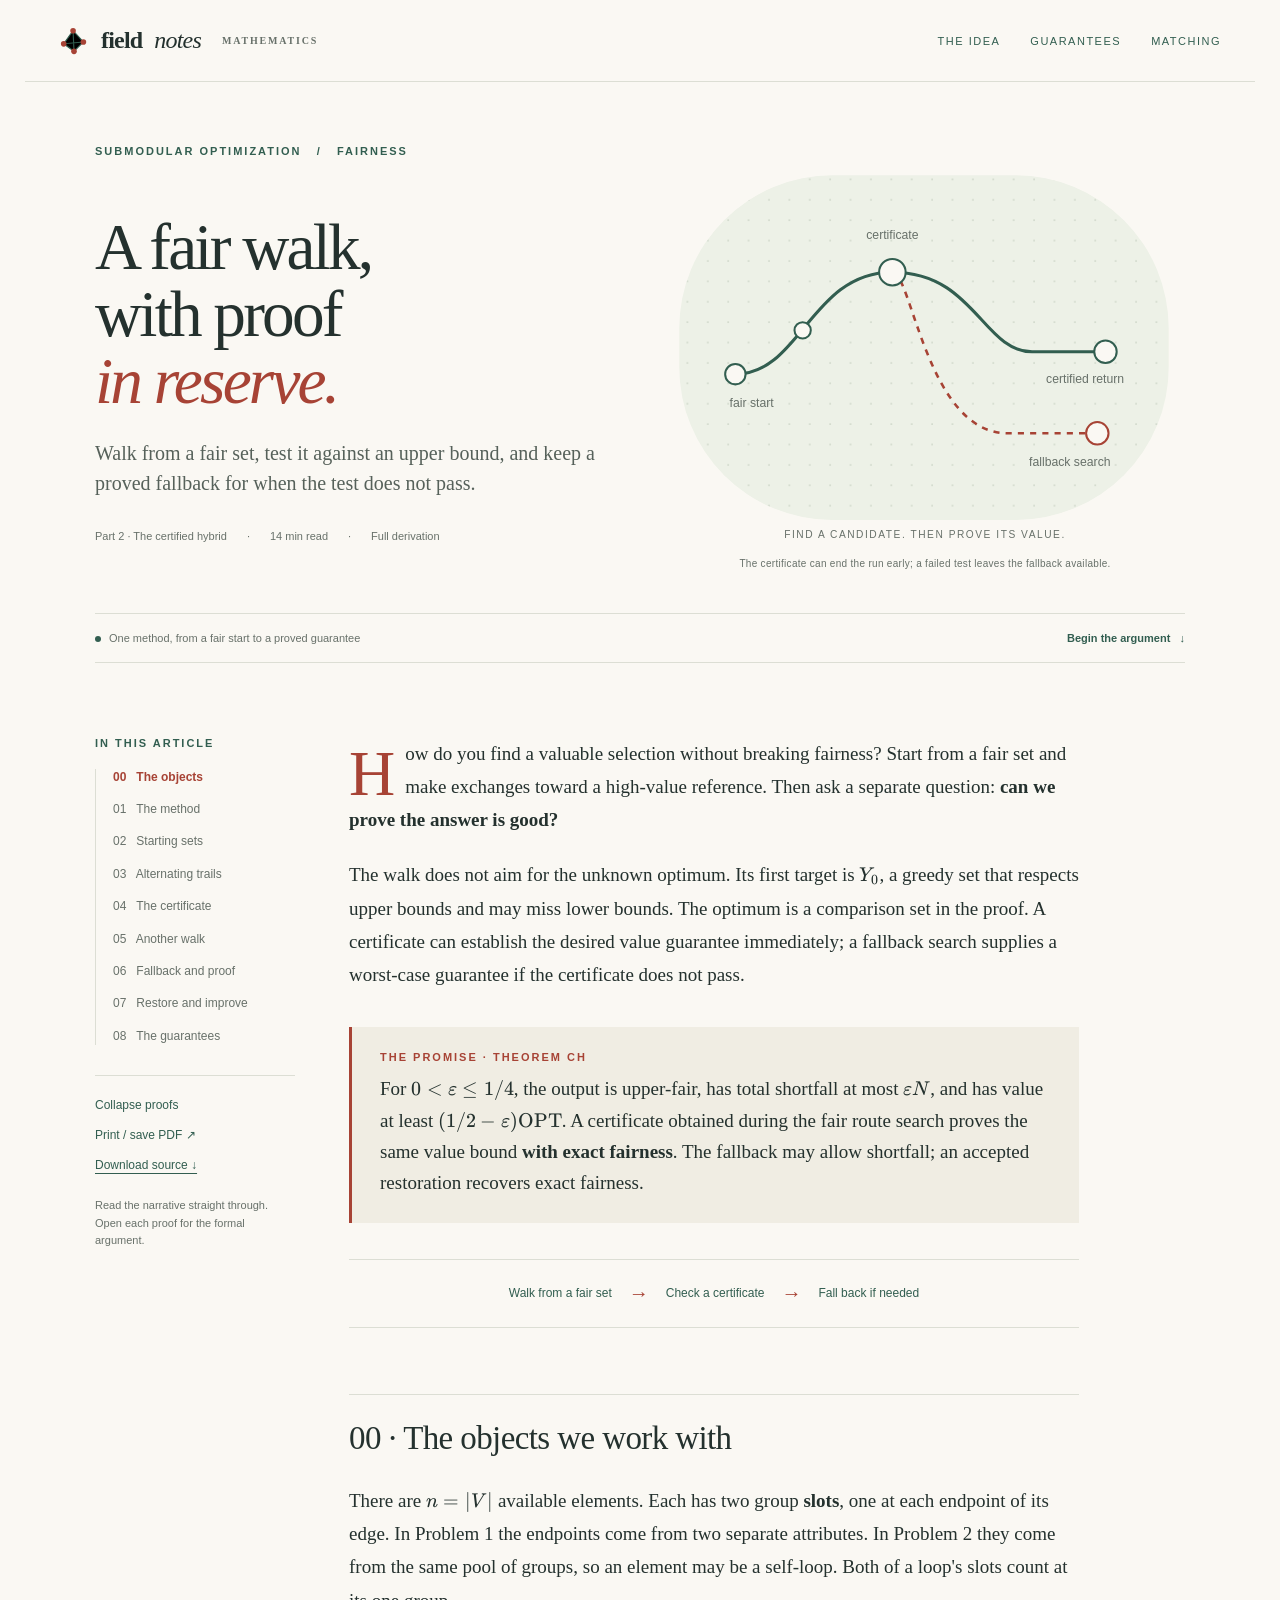
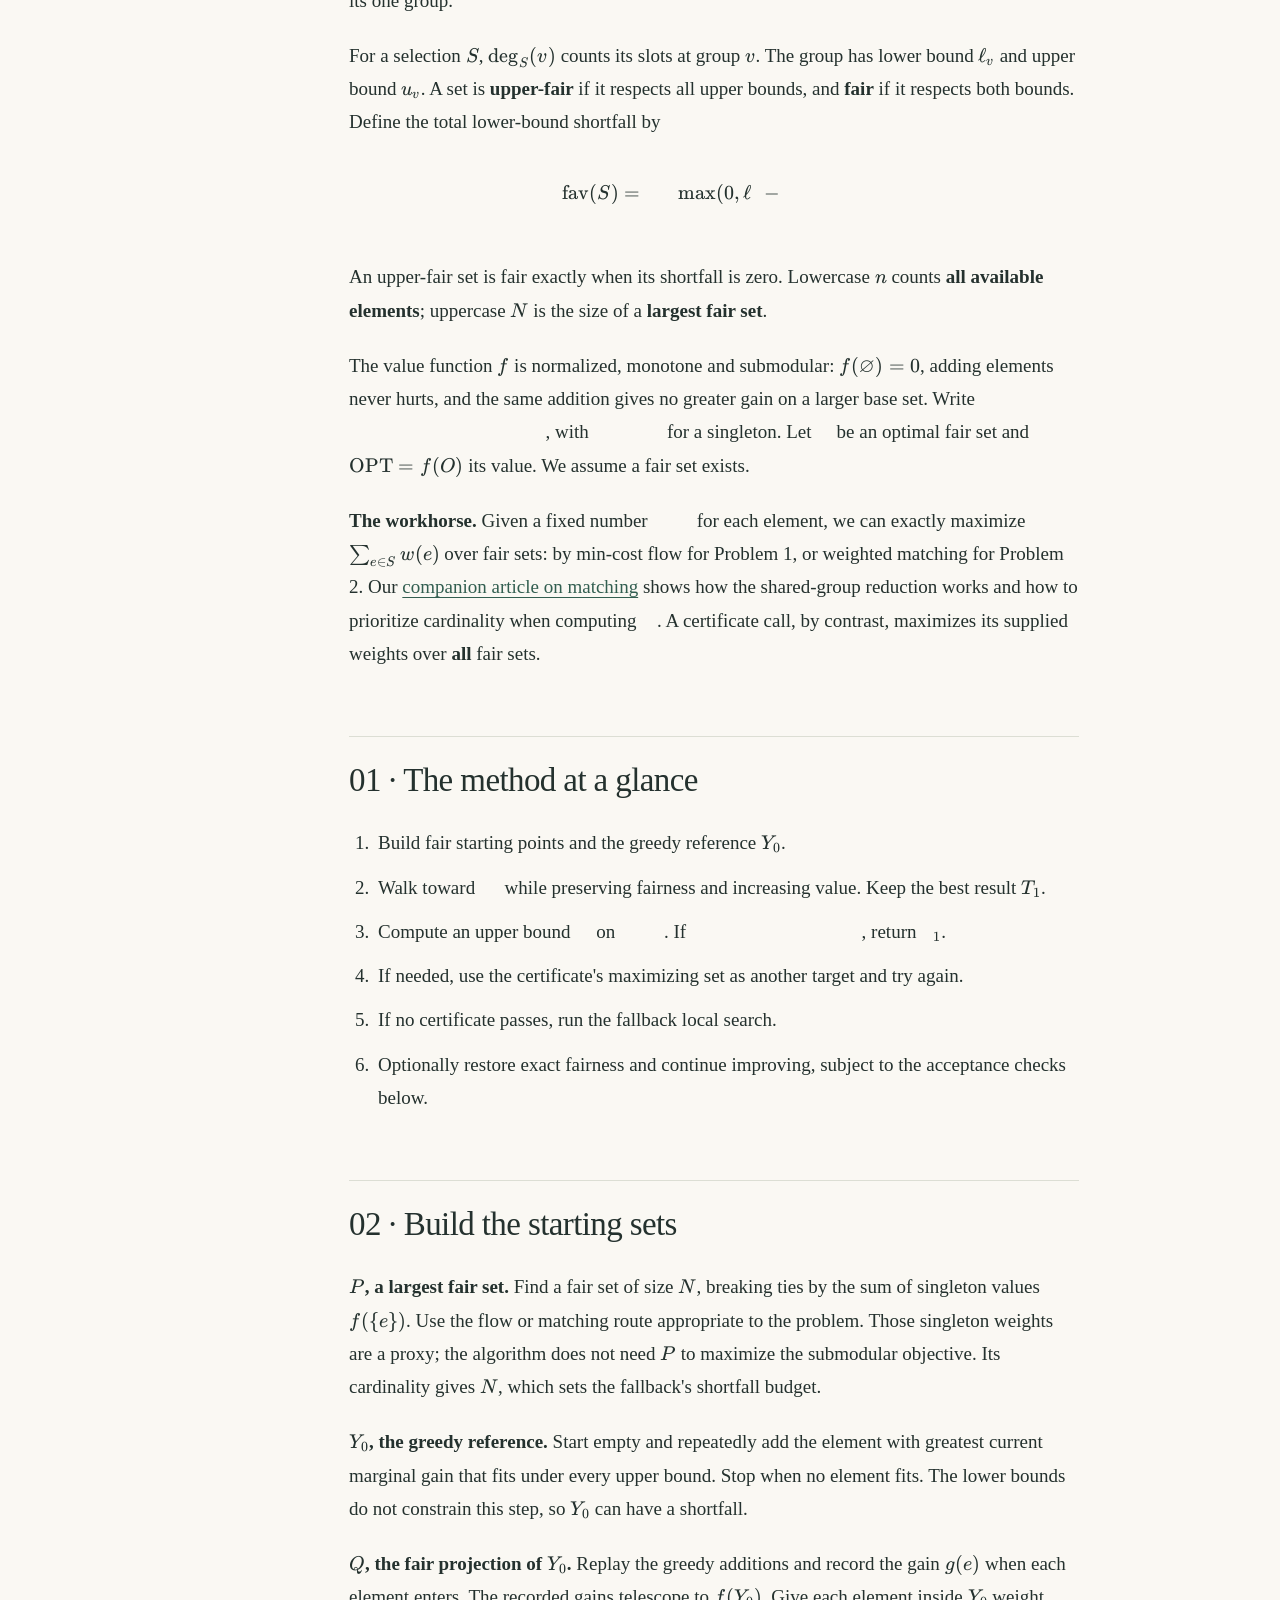
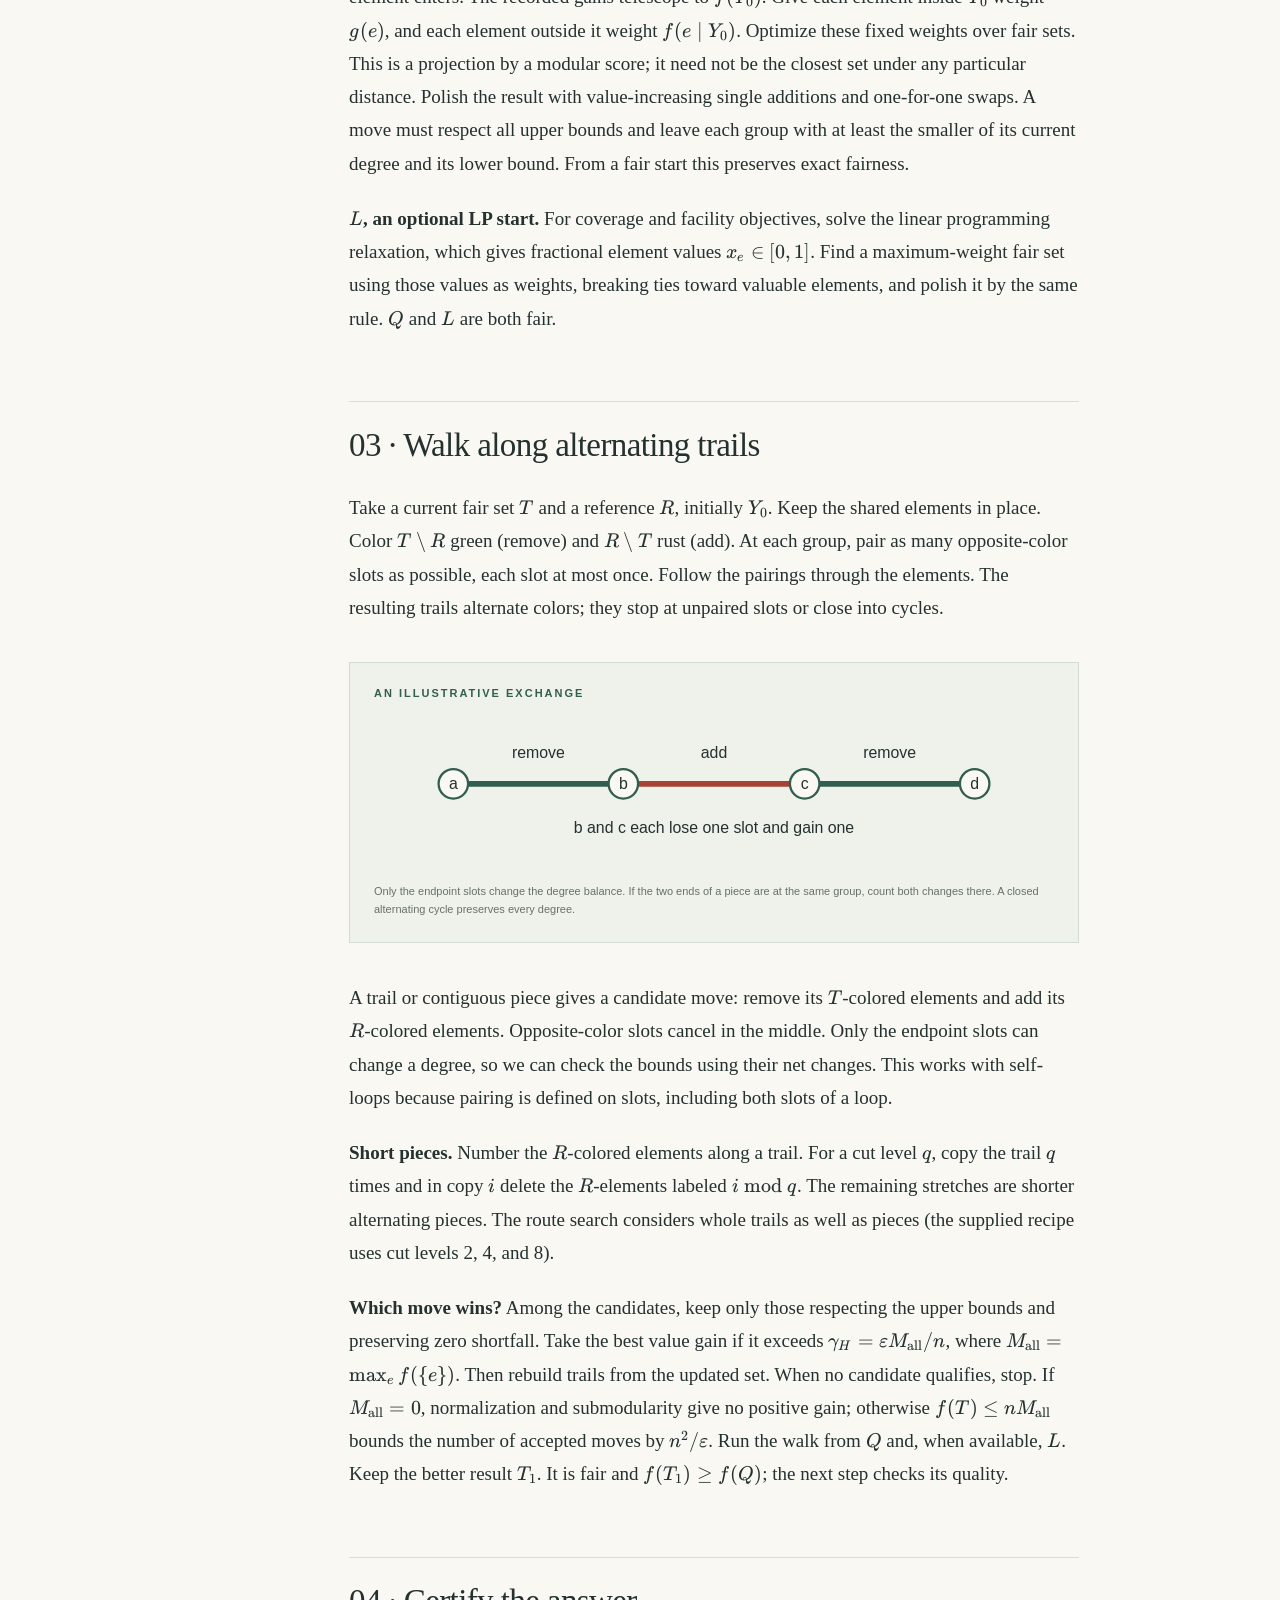
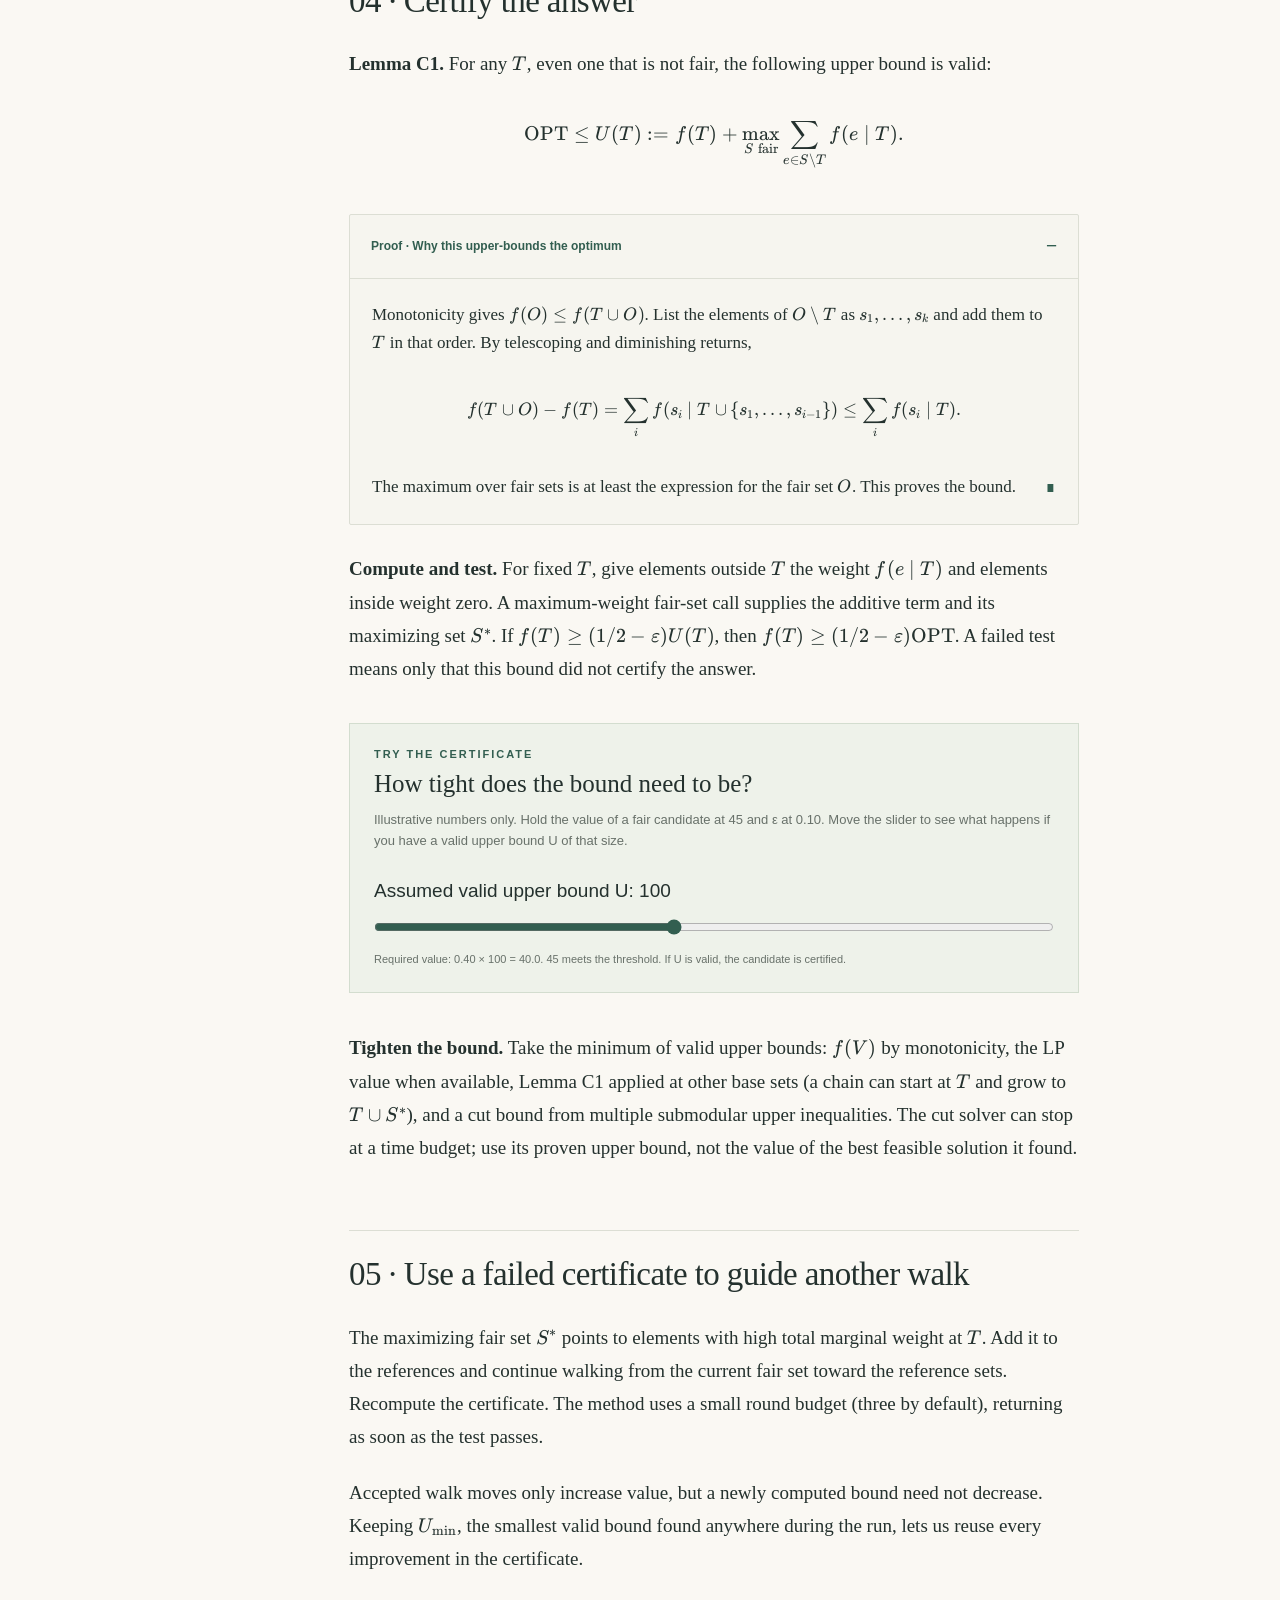
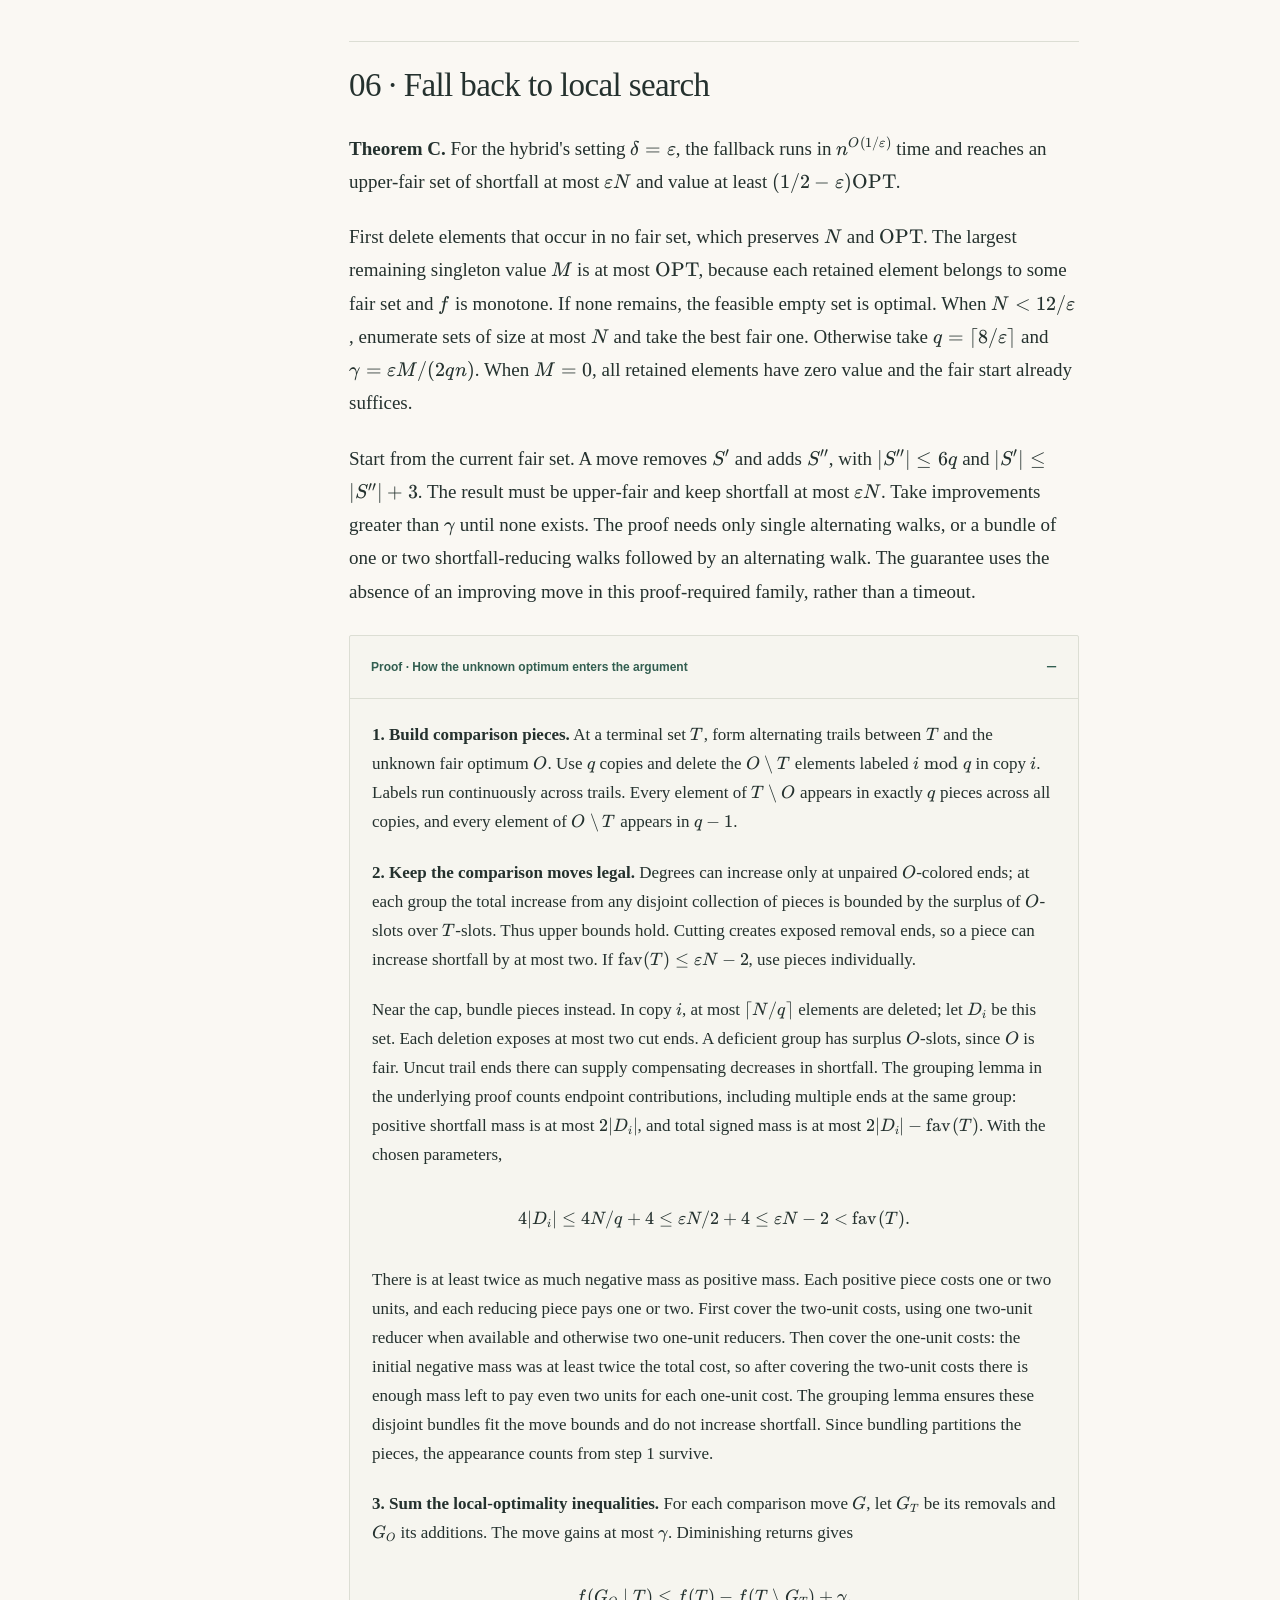
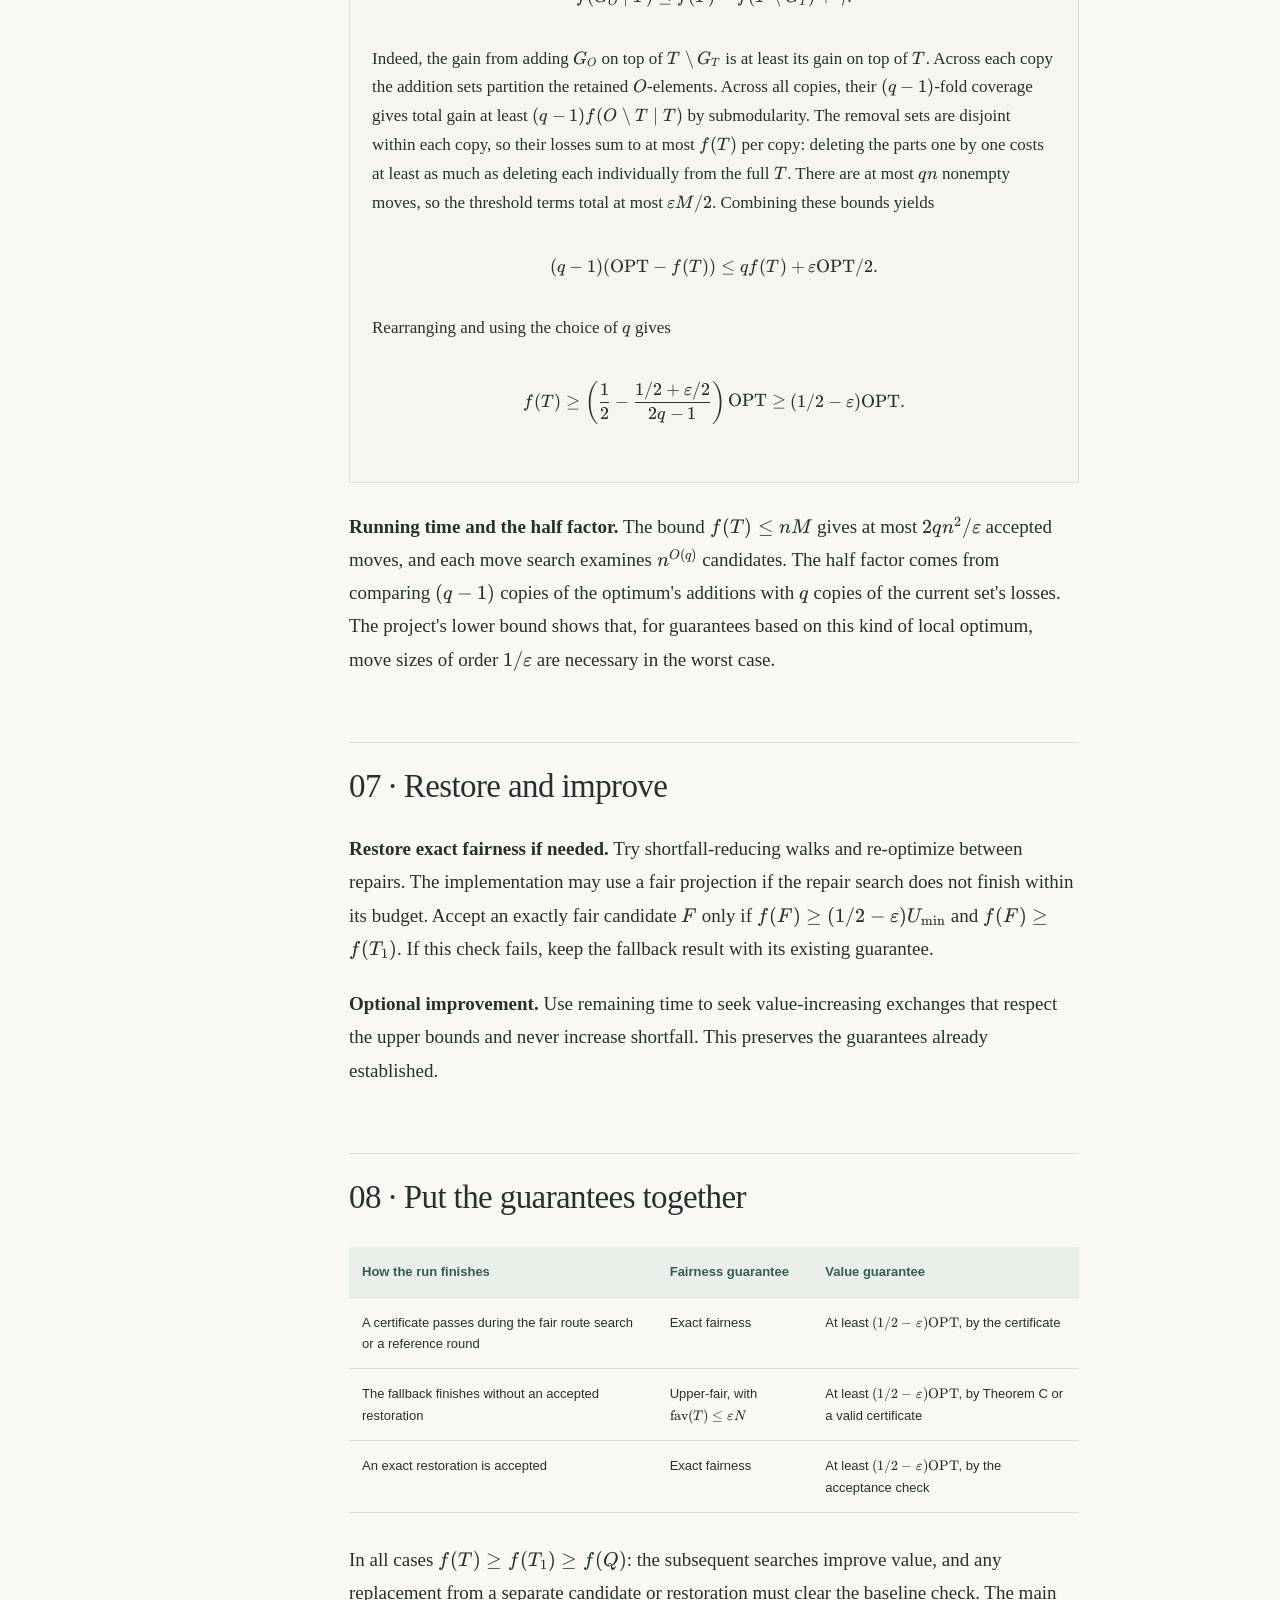
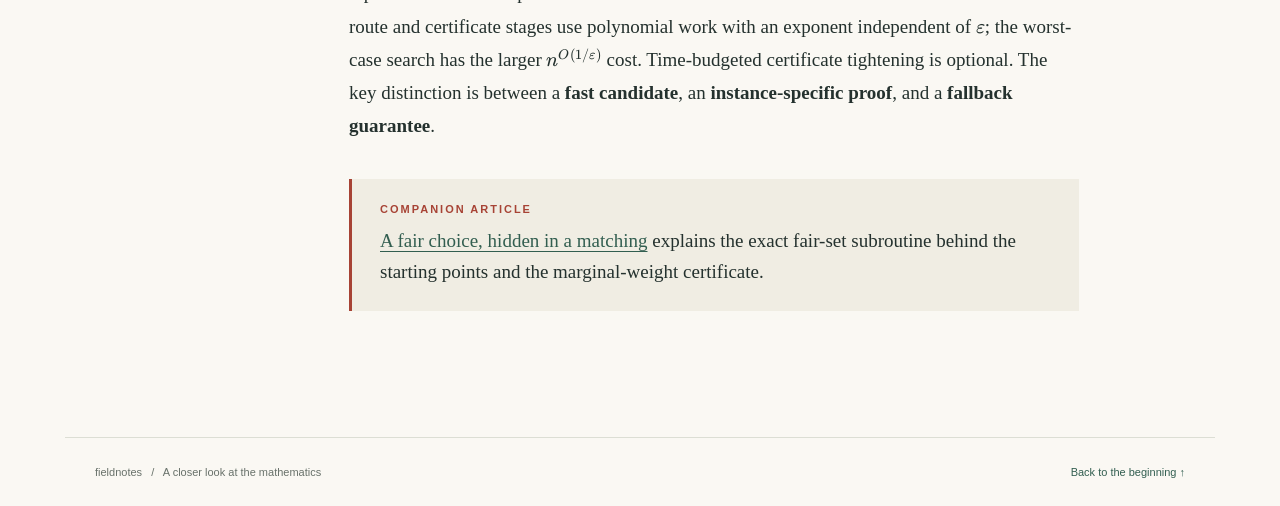
==== blog/certified-hybrid/index.html @ 980ea1f9 "Publish certified hybrid companion article" ====
<!doctype html>
<html lang="en">
<head>
<meta charset="utf-8"><meta name="viewport" content="width=device-width,initial-scale=1">
<meta name="description" content="A worked explanation of certified submodular fair selection: alternating trails, marginal-weight bounds, and a local-search fallback.">
<meta name="theme-color" content="#faf8f3">
<title>A fair walk, with proof in reserve · Fieldnotes</title>
<link rel="icon" href="assets/icon.svg" type="image/svg+xml">
<link rel="stylesheet" href="assets/katex.min.css"><link rel="stylesheet" href="styles.css">
<script defer src="hybrid.js"></script>
</head>
<body id="top">
<a class="skip" href="#article">Skip to article</a><div class="progress" aria-hidden="true"></div>
<header class="masthead">
<a class="brand" href="#top"><svg class="brand-mark" viewBox="0 0 32 32" aria-hidden="true"><g stroke="#325e50" stroke-width="1.2"><path d="M5 19 15 5 26 17 16 27 5 19 26 17M15 5 16 27"/></g><g fill="#a74335"><circle cx="5" cy="19" r="3"/><circle cx="15" cy="5" r="3"/><circle cx="26" cy="17" r="3"/><circle cx="16" cy="27" r="3"/></g></svg>field<em>notes</em><span style="font-size:10px;letter-spacing:1.8px;margin-left:9px;color:#68716a">MATHEMATICS</span></a>
<nav aria-label="Main navigation"><a href="#section-1">The idea</a><a href="#section-8">Guarantees</a><a href="../fair-selection-matching/">Matching</a></nav>
</header>
<section class="hero" aria-labelledby="article-title">
<span class="eyebrow">Submodular optimization &nbsp; / &nbsp; Fairness</span>
<div class="hero-grid">
<div><h1 id="article-title">A fair walk,<br>with proof<br><em>in reserve.</em></h1>
<p class="dek">Walk from a fair set, test it against an upper bound, and keep a proved fallback for when the test does not pass.</p>
<div class="hero-meta"><span>Part 2 · The certified hybrid</span><span>14 min read</span><span>Full derivation</span></div></div>
<figure class="hero-art">
<svg viewBox="0 0 510 385" role="img" aria-label="A fair walk reaches a decision: a passing certificate returns the candidate, otherwise a fallback search supplies the guarantee.">
<defs><pattern id="hybrid-dots" width="20" height="20" patternUnits="userSpaceOnUse"><circle cx="2" cy="2" r=".8" fill="#a9b6a4" opacity=".55"/></pattern></defs>
<rect x="14" y="18" width="480" height="338" rx="150" fill="#edf1e7"/><rect x="14" y="18" width="480" height="338" rx="150" fill="url(#hybrid-dots)"/>
<path d="M69 213 C133 213 143 113 223 113 S312 191 360 191 H432" fill="none" stroke="#325e50" stroke-width="3"/>
<path d="M223 113 C242 113 257 271 336 271 H424" fill="none" stroke="#a74335" stroke-width="2.5" stroke-dasharray="6 6"/>
<g fill="#faf8f3" stroke="#325e50" stroke-width="2"><circle cx="69" cy="213" r="10"/><circle cx="135" cy="170" r="8"/><circle cx="223" cy="113" r="13"/><circle cx="432" cy="191" r="11"/></g>
<circle cx="424" cy="271" r="11" fill="#faf8f3" stroke="#a74335" stroke-width="2"/>
<g class="art-label" text-anchor="middle"><text x="85" y="245">fair start</text><text x="223" y="80">certificate</text><text x="412" y="222">certified return</text><text x="397" y="303">fallback search</text></g>
<text x="255" y="374" text-anchor="middle" class="art-label" style="font-size:10px;letter-spacing:1.5px">FIND A CANDIDATE. THEN PROVE ITS VALUE.</text>
</svg>
<figcaption>The certificate can end the run early; a failed test leaves the fallback available.</figcaption>
</figure>

</div>
<div class="hero-bottom"><span><span class="dot"></span>One method, from a fair start to a proved guarantee</span><a href="#article">Begin the argument &nbsp; ↓</a></div>
</section>
<main class="page">
<aside class="sidebar" aria-label="Article contents"><span class="eyebrow">In this article</span><nav class="toc"><a href="#section-0">00 &nbsp; The objects</a><a href="#section-1">01 &nbsp; The method</a><a href="#section-2">02 &nbsp; Starting sets</a><a href="#section-3">03 &nbsp; Alternating trails</a><a href="#section-4">04 &nbsp; The certificate</a><a href="#section-5">05 &nbsp; Another walk</a><a href="#section-6">06 &nbsp; Fallback and proof</a><a href="#section-7">07 &nbsp; Restore and improve</a><a href="#section-8">08 &nbsp; The guarantees</a></nav><div class="sidebar-actions"><button id="proof-toggle" class="text-button" aria-pressed="true">Collapse proofs</button><button id="print-article" class="text-button">Print / save PDF ↗</button><a href="source.md" download class="text-button">Download source ↓</a></div><small>Read the narrative straight through.<br>Open each proof for the formal argument.</small></aside>
<article id="article"><p>How do you find a valuable selection without breaking fairness? Start from a fair set and make exchanges toward a high-value reference. Then ask a separate question: <strong>can we prove the answer is good?</strong></p>
<p>The walk does not aim for the unknown optimum. Its first target is <span class="katex"><span class="katex-mathml"><math xmlns="http://www.w3.org/1998/Math/MathML"><semantics><mrow><msub><mi>Y</mi><mn>0</mn></msub></mrow><annotation encoding="application/x-tex">Y_0</annotation></semantics></math></span><span class="katex-html" aria-hidden="true"><span class="base"><span class="strut" style="height:0.8333em;vertical-align:-0.15em;"></span><span class="mord"><span class="mord mathnormal" style="margin-right:0.22222em;">Y</span><span class="msupsub"><span class="vlist-t vlist-t2"><span class="vlist-r"><span class="vlist" style="height:0.3011em;"><span style="top:-2.55em;margin-left:-0.2222em;margin-right:0.05em;"><span class="pstrut" style="height:2.7em;"></span><span class="sizing reset-size6 size3 mtight"><span class="mord mtight">0</span></span></span></span><span class="vlist-s">​</span></span><span class="vlist-r"><span class="vlist" style="height:0.15em;"><span></span></span></span></span></span></span></span></span></span>, a greedy set that respects upper bounds and may miss lower bounds. The optimum is a comparison set in the proof. A certificate can establish the desired value guarantee immediately; a fallback search supplies a worst-case guarantee if the certificate does not pass.</p>
<div class="theorem"><span class="eyebrow">The promise · Theorem CH</span>

<p>For <span class="katex"><span class="katex-mathml"><math xmlns="http://www.w3.org/1998/Math/MathML"><semantics><mrow><mn>0</mn><mo>&lt;</mo><mi>ε</mi><mo>≤</mo><mn>1</mn><mi mathvariant="normal">/</mi><mn>4</mn></mrow><annotation encoding="application/x-tex">0&lt;\varepsilon\le 1/4</annotation></semantics></math></span><span class="katex-html" aria-hidden="true"><span class="base"><span class="strut" style="height:0.6835em;vertical-align:-0.0391em;"></span><span class="mord">0</span><span class="mspace" style="margin-right:0.2778em;"></span><span class="mrel">&lt;</span><span class="mspace" style="margin-right:0.2778em;"></span></span><span class="base"><span class="strut" style="height:0.7719em;vertical-align:-0.136em;"></span><span class="mord mathnormal">ε</span><span class="mspace" style="margin-right:0.2778em;"></span><span class="mrel">≤</span><span class="mspace" style="margin-right:0.2778em;"></span></span><span class="base"><span class="strut" style="height:1em;vertical-align:-0.25em;"></span><span class="mord">1/4</span></span></span></span>, the output is upper-fair, has total shortfall at most <span class="katex"><span class="katex-mathml"><math xmlns="http://www.w3.org/1998/Math/MathML"><semantics><mrow><mi>ε</mi><mi>N</mi></mrow><annotation encoding="application/x-tex">\varepsilon N</annotation></semantics></math></span><span class="katex-html" aria-hidden="true"><span class="base"><span class="strut" style="height:0.6833em;"></span><span class="mord mathnormal" style="margin-right:0.10903em;">εN</span></span></span></span>, and has value at least <span class="katex"><span class="katex-mathml"><math xmlns="http://www.w3.org/1998/Math/MathML"><semantics><mrow><mo stretchy="false">(</mo><mn>1</mn><mi mathvariant="normal">/</mi><mn>2</mn><mo>−</mo><mi>ε</mi><mo stretchy="false">)</mo><mrow><mi mathvariant="normal">O</mi><mi mathvariant="normal">P</mi><mi mathvariant="normal">T</mi></mrow></mrow><annotation encoding="application/x-tex">(1/2-\varepsilon)\mathrm{OPT}</annotation></semantics></math></span><span class="katex-html" aria-hidden="true"><span class="base"><span class="strut" style="height:1em;vertical-align:-0.25em;"></span><span class="mopen">(</span><span class="mord">1/2</span><span class="mspace" style="margin-right:0.2222em;"></span><span class="mbin">−</span><span class="mspace" style="margin-right:0.2222em;"></span></span><span class="base"><span class="strut" style="height:1em;vertical-align:-0.25em;"></span><span class="mord mathnormal">ε</span><span class="mclose">)</span><span class="mord"><span class="mord mathrm">OPT</span></span></span></span></span>. A certificate obtained during the fair route search proves the same value bound <strong>with exact fairness</strong>. The fallback may allow shortfall; an accepted restoration recovers exact fairness.</p>
</div>

<div class="route"><span>Walk from a fair set</span><b>→</b><span>Check a certificate</span><b>→</b><span>Fall back if needed</span></div>

<h2 id="section-0">00 · The objects we work with</h2>
<p>There are <span class="katex"><span class="katex-mathml"><math xmlns="http://www.w3.org/1998/Math/MathML"><semantics><mrow><mi>n</mi><mo>=</mo><mi mathvariant="normal">∣</mi><mi>V</mi><mi mathvariant="normal">∣</mi></mrow><annotation encoding="application/x-tex">n=|V|</annotation></semantics></math></span><span class="katex-html" aria-hidden="true"><span class="base"><span class="strut" style="height:0.4306em;"></span><span class="mord mathnormal">n</span><span class="mspace" style="margin-right:0.2778em;"></span><span class="mrel">=</span><span class="mspace" style="margin-right:0.2778em;"></span></span><span class="base"><span class="strut" style="height:1em;vertical-align:-0.25em;"></span><span class="mord">∣</span><span class="mord mathnormal" style="margin-right:0.22222em;">V</span><span class="mord">∣</span></span></span></span> available elements. Each has two group <strong>slots</strong>, one at each endpoint of its edge. In Problem 1 the endpoints come from two separate attributes. In Problem 2 they come from the same pool of groups, so an element may be a self-loop. Both of a loop&#39;s slots count at its one group.</p>
<p>For a selection <span class="katex"><span class="katex-mathml"><math xmlns="http://www.w3.org/1998/Math/MathML"><semantics><mrow><mi>S</mi></mrow><annotation encoding="application/x-tex">S</annotation></semantics></math></span><span class="katex-html" aria-hidden="true"><span class="base"><span class="strut" style="height:0.6833em;"></span><span class="mord mathnormal" style="margin-right:0.05764em;">S</span></span></span></span>, <span class="katex"><span class="katex-mathml"><math xmlns="http://www.w3.org/1998/Math/MathML"><semantics><mrow><msub><mrow><mi>deg</mi><mo>⁡</mo></mrow><mi>S</mi></msub><mo stretchy="false">(</mo><mi>v</mi><mo stretchy="false">)</mo></mrow><annotation encoding="application/x-tex">\deg_S(v)</annotation></semantics></math></span><span class="katex-html" aria-hidden="true"><span class="base"><span class="strut" style="height:1em;vertical-align:-0.25em;"></span><span class="mop"><span class="mop">de<span style="margin-right:0.01389em;">g</span></span><span class="msupsub"><span class="vlist-t vlist-t2"><span class="vlist-r"><span class="vlist" style="height:0.2342em;"><span style="top:-2.4559em;margin-right:0.05em;"><span class="pstrut" style="height:2.7em;"></span><span class="sizing reset-size6 size3 mtight"><span class="mord mathnormal mtight" style="margin-right:0.05764em;">S</span></span></span></span><span class="vlist-s">​</span></span><span class="vlist-r"><span class="vlist" style="height:0.2441em;"><span></span></span></span></span></span></span><span class="mopen">(</span><span class="mord mathnormal" style="margin-right:0.03588em;">v</span><span class="mclose">)</span></span></span></span> counts its slots at group <span class="katex"><span class="katex-mathml"><math xmlns="http://www.w3.org/1998/Math/MathML"><semantics><mrow><mi>v</mi></mrow><annotation encoding="application/x-tex">v</annotation></semantics></math></span><span class="katex-html" aria-hidden="true"><span class="base"><span class="strut" style="height:0.4306em;"></span><span class="mord mathnormal" style="margin-right:0.03588em;">v</span></span></span></span>. The group has lower bound <span class="katex"><span class="katex-mathml"><math xmlns="http://www.w3.org/1998/Math/MathML"><semantics><mrow><msub><mi mathvariant="normal">ℓ</mi><mi>v</mi></msub></mrow><annotation encoding="application/x-tex">\ell_v</annotation></semantics></math></span><span class="katex-html" aria-hidden="true"><span class="base"><span class="strut" style="height:0.8444em;vertical-align:-0.15em;"></span><span class="mord"><span class="mord">ℓ</span><span class="msupsub"><span class="vlist-t vlist-t2"><span class="vlist-r"><span class="vlist" style="height:0.1514em;"><span style="top:-2.55em;margin-left:0em;margin-right:0.05em;"><span class="pstrut" style="height:2.7em;"></span><span class="sizing reset-size6 size3 mtight"><span class="mord mathnormal mtight" style="margin-right:0.03588em;">v</span></span></span></span><span class="vlist-s">​</span></span><span class="vlist-r"><span class="vlist" style="height:0.15em;"><span></span></span></span></span></span></span></span></span></span> and upper bound <span class="katex"><span class="katex-mathml"><math xmlns="http://www.w3.org/1998/Math/MathML"><semantics><mrow><msub><mi>u</mi><mi>v</mi></msub></mrow><annotation encoding="application/x-tex">u_v</annotation></semantics></math></span><span class="katex-html" aria-hidden="true"><span class="base"><span class="strut" style="height:0.5806em;vertical-align:-0.15em;"></span><span class="mord"><span class="mord mathnormal">u</span><span class="msupsub"><span class="vlist-t vlist-t2"><span class="vlist-r"><span class="vlist" style="height:0.1514em;"><span style="top:-2.55em;margin-left:0em;margin-right:0.05em;"><span class="pstrut" style="height:2.7em;"></span><span class="sizing reset-size6 size3 mtight"><span class="mord mathnormal mtight" style="margin-right:0.03588em;">v</span></span></span></span><span class="vlist-s">​</span></span><span class="vlist-r"><span class="vlist" style="height:0.15em;"><span></span></span></span></span></span></span></span></span></span>. A set is <strong>upper-fair</strong> if it respects all upper bounds, and <strong>fair</strong> if it respects both bounds. Define the total lower-bound shortfall by</p>
<div class="math-display"><span class="katex-display"><span class="katex"><span class="katex-mathml"><math xmlns="http://www.w3.org/1998/Math/MathML" display="block"><semantics><mrow><mi mathvariant="normal">fav</mi><mo>⁡</mo><mo stretchy="false">(</mo><mi>S</mi><mo stretchy="false">)</mo><mo>=</mo><munder><mo>∑</mo><mi>v</mi></munder><mi>max</mi><mo>⁡</mo><mo stretchy="false">(</mo><mn>0</mn><mo separator="true">,</mo><msub><mi mathvariant="normal">ℓ</mi><mi>v</mi></msub><mo>−</mo><msub><mrow><mi>deg</mi><mo>⁡</mo></mrow><mi>S</mi></msub><mo stretchy="false">(</mo><mi>v</mi><mo stretchy="false">)</mo><mo stretchy="false">)</mo><mi mathvariant="normal">.</mi></mrow><annotation encoding="application/x-tex">\operatorname{fav}(S)=\sum_v\max(0,\ell_v-\deg_S(v)).</annotation></semantics></math></span><span class="katex-html" aria-hidden="true"><span class="base"><span class="strut" style="height:1em;vertical-align:-0.25em;"></span><span class="mop"><span class="mord mathrm" style="margin-right:0.01389em;">fav</span></span><span class="mopen">(</span><span class="mord mathnormal" style="margin-right:0.05764em;">S</span><span class="mclose">)</span><span class="mspace" style="margin-right:0.2778em;"></span><span class="mrel">=</span><span class="mspace" style="margin-right:0.2778em;"></span></span><span class="base"><span class="strut" style="height:2.3em;vertical-align:-1.25em;"></span><span class="mop op-limits"><span class="vlist-t vlist-t2"><span class="vlist-r"><span class="vlist" style="height:1.05em;"><span style="top:-1.9em;margin-left:0em;"><span class="pstrut" style="height:3.05em;"></span><span class="sizing reset-size6 size3 mtight"><span class="mord mathnormal mtight" style="margin-right:0.03588em;">v</span></span></span><span style="top:-3.05em;"><span class="pstrut" style="height:3.05em;"></span><span><span class="mop op-symbol large-op">∑</span></span></span></span><span class="vlist-s">​</span></span><span class="vlist-r"><span class="vlist" style="height:1.25em;"><span></span></span></span></span></span><span class="mspace" style="margin-right:0.1667em;"></span><span class="mop">max</span><span class="mopen">(</span><span class="mord">0</span><span class="mpunct">,</span><span class="mspace" style="margin-right:0.1667em;"></span><span class="mord"><span class="mord">ℓ</span><span class="msupsub"><span class="vlist-t vlist-t2"><span class="vlist-r"><span class="vlist" style="height:0.1514em;"><span style="top:-2.55em;margin-left:0em;margin-right:0.05em;"><span class="pstrut" style="height:2.7em;"></span><span class="sizing reset-size6 size3 mtight"><span class="mord mathnormal mtight" style="margin-right:0.03588em;">v</span></span></span></span><span class="vlist-s">​</span></span><span class="vlist-r"><span class="vlist" style="height:0.15em;"><span></span></span></span></span></span></span><span class="mspace" style="margin-right:0.2222em;"></span><span class="mbin">−</span><span class="mspace" style="margin-right:0.2222em;"></span></span><span class="base"><span class="strut" style="height:1em;vertical-align:-0.25em;"></span><span class="mop"><span class="mop">de<span style="margin-right:0.01389em;">g</span></span><span class="msupsub"><span class="vlist-t vlist-t2"><span class="vlist-r"><span class="vlist" style="height:0.2342em;"><span style="top:-2.4559em;margin-right:0.05em;"><span class="pstrut" style="height:2.7em;"></span><span class="sizing reset-size6 size3 mtight"><span class="mord mathnormal mtight" style="margin-right:0.05764em;">S</span></span></span></span><span class="vlist-s">​</span></span><span class="vlist-r"><span class="vlist" style="height:0.2441em;"><span></span></span></span></span></span></span><span class="mopen">(</span><span class="mord mathnormal" style="margin-right:0.03588em;">v</span><span class="mclose">))</span><span class="mord">.</span></span></span></span></span></div>
<p>An upper-fair set is fair exactly when its shortfall is zero. Lowercase <span class="katex"><span class="katex-mathml"><math xmlns="http://www.w3.org/1998/Math/MathML"><semantics><mrow><mi>n</mi></mrow><annotation encoding="application/x-tex">n</annotation></semantics></math></span><span class="katex-html" aria-hidden="true"><span class="base"><span class="strut" style="height:0.4306em;"></span><span class="mord mathnormal">n</span></span></span></span> counts <strong>all available elements</strong>; uppercase <span class="katex"><span class="katex-mathml"><math xmlns="http://www.w3.org/1998/Math/MathML"><semantics><mrow><mi>N</mi></mrow><annotation encoding="application/x-tex">N</annotation></semantics></math></span><span class="katex-html" aria-hidden="true"><span class="base"><span class="strut" style="height:0.6833em;"></span><span class="mord mathnormal" style="margin-right:0.10903em;">N</span></span></span></span> is the size of a <strong>largest fair set</strong>.</p>
<p>The value function <span class="katex"><span class="katex-mathml"><math xmlns="http://www.w3.org/1998/Math/MathML"><semantics><mrow><mi>f</mi></mrow><annotation encoding="application/x-tex">f</annotation></semantics></math></span><span class="katex-html" aria-hidden="true"><span class="base"><span class="strut" style="height:0.8889em;vertical-align:-0.1944em;"></span><span class="mord mathnormal" style="margin-right:0.10764em;">f</span></span></span></span> is normalized, monotone and submodular: <span class="katex"><span class="katex-mathml"><math xmlns="http://www.w3.org/1998/Math/MathML"><semantics><mrow><mi>f</mi><mo stretchy="false">(</mo><mi mathvariant="normal">∅</mi><mo stretchy="false">)</mo><mo>=</mo><mn>0</mn></mrow><annotation encoding="application/x-tex">f(\varnothing)=0</annotation></semantics></math></span><span class="katex-html" aria-hidden="true"><span class="base"><span class="strut" style="height:1em;vertical-align:-0.25em;"></span><span class="mord mathnormal" style="margin-right:0.10764em;">f</span><span class="mopen">(</span><span class="mord amsrm">∅</span><span class="mclose">)</span><span class="mspace" style="margin-right:0.2778em;"></span><span class="mrel">=</span><span class="mspace" style="margin-right:0.2778em;"></span></span><span class="base"><span class="strut" style="height:0.6444em;"></span><span class="mord">0</span></span></span></span>, adding elements never hurts, and the same addition gives no greater gain on a larger base set. Write <span class="katex"><span class="katex-mathml"><math xmlns="http://www.w3.org/1998/Math/MathML"><semantics><mrow><mi>f</mi><mo stretchy="false">(</mo><mi>A</mi><mo>∣</mo><mi>T</mi><mo stretchy="false">)</mo><mo>=</mo><mi>f</mi><mo stretchy="false">(</mo><mi>T</mi><mo>∪</mo><mi>A</mi><mo stretchy="false">)</mo><mo>−</mo><mi>f</mi><mo stretchy="false">(</mo><mi>T</mi><mo stretchy="false">)</mo></mrow><annotation encoding="application/x-tex">f(A\mid T)=f(T\cup A)-f(T)</annotation></semantics></math></span><span class="katex-html" aria-hidden="true"><span class="base"><span class="strut" style="height:1em;vertical-align:-0.25em;"></span><span class="mord mathnormal" style="margin-right:0.10764em;">f</span><span class="mopen">(</span><span class="mord mathnormal">A</span><span class="mspace" style="margin-right:0.2778em;"></span><span class="mrel">∣</span><span class="mspace" style="margin-right:0.2778em;"></span></span><span class="base"><span class="strut" style="height:1em;vertical-align:-0.25em;"></span><span class="mord mathnormal" style="margin-right:0.13889em;">T</span><span class="mclose">)</span><span class="mspace" style="margin-right:0.2778em;"></span><span class="mrel">=</span><span class="mspace" style="margin-right:0.2778em;"></span></span><span class="base"><span class="strut" style="height:1em;vertical-align:-0.25em;"></span><span class="mord mathnormal" style="margin-right:0.10764em;">f</span><span class="mopen">(</span><span class="mord mathnormal" style="margin-right:0.13889em;">T</span><span class="mspace" style="margin-right:0.2222em;"></span><span class="mbin">∪</span><span class="mspace" style="margin-right:0.2222em;"></span></span><span class="base"><span class="strut" style="height:1em;vertical-align:-0.25em;"></span><span class="mord mathnormal">A</span><span class="mclose">)</span><span class="mspace" style="margin-right:0.2222em;"></span><span class="mbin">−</span><span class="mspace" style="margin-right:0.2222em;"></span></span><span class="base"><span class="strut" style="height:1em;vertical-align:-0.25em;"></span><span class="mord mathnormal" style="margin-right:0.10764em;">f</span><span class="mopen">(</span><span class="mord mathnormal" style="margin-right:0.13889em;">T</span><span class="mclose">)</span></span></span></span>, with <span class="katex"><span class="katex-mathml"><math xmlns="http://www.w3.org/1998/Math/MathML"><semantics><mrow><mi>f</mi><mo stretchy="false">(</mo><mi>e</mi><mo>∣</mo><mi>T</mi><mo stretchy="false">)</mo></mrow><annotation encoding="application/x-tex">f(e\mid T)</annotation></semantics></math></span><span class="katex-html" aria-hidden="true"><span class="base"><span class="strut" style="height:1em;vertical-align:-0.25em;"></span><span class="mord mathnormal" style="margin-right:0.10764em;">f</span><span class="mopen">(</span><span class="mord mathnormal">e</span><span class="mspace" style="margin-right:0.2778em;"></span><span class="mrel">∣</span><span class="mspace" style="margin-right:0.2778em;"></span></span><span class="base"><span class="strut" style="height:1em;vertical-align:-0.25em;"></span><span class="mord mathnormal" style="margin-right:0.13889em;">T</span><span class="mclose">)</span></span></span></span> for a singleton. Let <span class="katex"><span class="katex-mathml"><math xmlns="http://www.w3.org/1998/Math/MathML"><semantics><mrow><mi>O</mi></mrow><annotation encoding="application/x-tex">O</annotation></semantics></math></span><span class="katex-html" aria-hidden="true"><span class="base"><span class="strut" style="height:0.6833em;"></span><span class="mord mathnormal" style="margin-right:0.02778em;">O</span></span></span></span> be an optimal fair set and <span class="katex"><span class="katex-mathml"><math xmlns="http://www.w3.org/1998/Math/MathML"><semantics><mrow><mrow><mi mathvariant="normal">O</mi><mi mathvariant="normal">P</mi><mi mathvariant="normal">T</mi></mrow><mo>=</mo><mi>f</mi><mo stretchy="false">(</mo><mi>O</mi><mo stretchy="false">)</mo></mrow><annotation encoding="application/x-tex">\mathrm{OPT}=f(O)</annotation></semantics></math></span><span class="katex-html" aria-hidden="true"><span class="base"><span class="strut" style="height:0.6833em;"></span><span class="mord"><span class="mord mathrm">OPT</span></span><span class="mspace" style="margin-right:0.2778em;"></span><span class="mrel">=</span><span class="mspace" style="margin-right:0.2778em;"></span></span><span class="base"><span class="strut" style="height:1em;vertical-align:-0.25em;"></span><span class="mord mathnormal" style="margin-right:0.10764em;">f</span><span class="mopen">(</span><span class="mord mathnormal" style="margin-right:0.02778em;">O</span><span class="mclose">)</span></span></span></span> its value. We assume a fair set exists.</p>
<p><strong>The workhorse.</strong> Given a fixed number <span class="katex"><span class="katex-mathml"><math xmlns="http://www.w3.org/1998/Math/MathML"><semantics><mrow><mi>w</mi><mo stretchy="false">(</mo><mi>e</mi><mo stretchy="false">)</mo></mrow><annotation encoding="application/x-tex">w(e)</annotation></semantics></math></span><span class="katex-html" aria-hidden="true"><span class="base"><span class="strut" style="height:1em;vertical-align:-0.25em;"></span><span class="mord mathnormal" style="margin-right:0.02691em;">w</span><span class="mopen">(</span><span class="mord mathnormal">e</span><span class="mclose">)</span></span></span></span> for each element, we can exactly maximize <span class="katex"><span class="katex-mathml"><math xmlns="http://www.w3.org/1998/Math/MathML"><semantics><mrow><msub><mo>∑</mo><mrow><mi>e</mi><mo>∈</mo><mi>S</mi></mrow></msub><mi>w</mi><mo stretchy="false">(</mo><mi>e</mi><mo stretchy="false">)</mo></mrow><annotation encoding="application/x-tex">\sum_{e\in S}w(e)</annotation></semantics></math></span><span class="katex-html" aria-hidden="true"><span class="base"><span class="strut" style="height:1.0771em;vertical-align:-0.3271em;"></span><span class="mop"><span class="mop op-symbol small-op" style="position:relative;top:0em;">∑</span><span class="msupsub"><span class="vlist-t vlist-t2"><span class="vlist-r"><span class="vlist" style="height:0.1786em;"><span style="top:-2.4003em;margin-left:0em;margin-right:0.05em;"><span class="pstrut" style="height:2.7em;"></span><span class="sizing reset-size6 size3 mtight"><span class="mord mtight"><span class="mord mathnormal mtight">e</span><span class="mrel mtight">∈</span><span class="mord mathnormal mtight" style="margin-right:0.05764em;">S</span></span></span></span></span><span class="vlist-s">​</span></span><span class="vlist-r"><span class="vlist" style="height:0.3271em;"><span></span></span></span></span></span></span><span class="mspace" style="margin-right:0.1667em;"></span><span class="mord mathnormal" style="margin-right:0.02691em;">w</span><span class="mopen">(</span><span class="mord mathnormal">e</span><span class="mclose">)</span></span></span></span> over fair sets: by min-cost flow for Problem 1, or weighted matching for Problem 2. Our <a href="../fair-selection-matching/">companion article on matching</a> shows how the shared-group reduction works and how to prioritize cardinality when computing <span class="katex"><span class="katex-mathml"><math xmlns="http://www.w3.org/1998/Math/MathML"><semantics><mrow><mi>P</mi></mrow><annotation encoding="application/x-tex">P</annotation></semantics></math></span><span class="katex-html" aria-hidden="true"><span class="base"><span class="strut" style="height:0.6833em;"></span><span class="mord mathnormal" style="margin-right:0.13889em;">P</span></span></span></span>. A certificate call, by contrast, maximizes its supplied weights over <strong>all</strong> fair sets.</p>
<h2 id="section-1">01 · The method at a glance</h2>
<ol>
<li>Build fair starting points and the greedy reference <span class="katex"><span class="katex-mathml"><math xmlns="http://www.w3.org/1998/Math/MathML"><semantics><mrow><msub><mi>Y</mi><mn>0</mn></msub></mrow><annotation encoding="application/x-tex">Y_0</annotation></semantics></math></span><span class="katex-html" aria-hidden="true"><span class="base"><span class="strut" style="height:0.8333em;vertical-align:-0.15em;"></span><span class="mord"><span class="mord mathnormal" style="margin-right:0.22222em;">Y</span><span class="msupsub"><span class="vlist-t vlist-t2"><span class="vlist-r"><span class="vlist" style="height:0.3011em;"><span style="top:-2.55em;margin-left:-0.2222em;margin-right:0.05em;"><span class="pstrut" style="height:2.7em;"></span><span class="sizing reset-size6 size3 mtight"><span class="mord mtight">0</span></span></span></span><span class="vlist-s">​</span></span><span class="vlist-r"><span class="vlist" style="height:0.15em;"><span></span></span></span></span></span></span></span></span></span>.</li>
<li>Walk toward <span class="katex"><span class="katex-mathml"><math xmlns="http://www.w3.org/1998/Math/MathML"><semantics><mrow><msub><mi>Y</mi><mn>0</mn></msub></mrow><annotation encoding="application/x-tex">Y_0</annotation></semantics></math></span><span class="katex-html" aria-hidden="true"><span class="base"><span class="strut" style="height:0.8333em;vertical-align:-0.15em;"></span><span class="mord"><span class="mord mathnormal" style="margin-right:0.22222em;">Y</span><span class="msupsub"><span class="vlist-t vlist-t2"><span class="vlist-r"><span class="vlist" style="height:0.3011em;"><span style="top:-2.55em;margin-left:-0.2222em;margin-right:0.05em;"><span class="pstrut" style="height:2.7em;"></span><span class="sizing reset-size6 size3 mtight"><span class="mord mtight">0</span></span></span></span><span class="vlist-s">​</span></span><span class="vlist-r"><span class="vlist" style="height:0.15em;"><span></span></span></span></span></span></span></span></span></span> while preserving fairness and increasing value. Keep the best result <span class="katex"><span class="katex-mathml"><math xmlns="http://www.w3.org/1998/Math/MathML"><semantics><mrow><msub><mi>T</mi><mn>1</mn></msub></mrow><annotation encoding="application/x-tex">T_1</annotation></semantics></math></span><span class="katex-html" aria-hidden="true"><span class="base"><span class="strut" style="height:0.8333em;vertical-align:-0.15em;"></span><span class="mord"><span class="mord mathnormal" style="margin-right:0.13889em;">T</span><span class="msupsub"><span class="vlist-t vlist-t2"><span class="vlist-r"><span class="vlist" style="height:0.3011em;"><span style="top:-2.55em;margin-left:-0.1389em;margin-right:0.05em;"><span class="pstrut" style="height:2.7em;"></span><span class="sizing reset-size6 size3 mtight"><span class="mord mtight">1</span></span></span></span><span class="vlist-s">​</span></span><span class="vlist-r"><span class="vlist" style="height:0.15em;"><span></span></span></span></span></span></span></span></span></span>.</li>
<li>Compute an upper bound <span class="katex"><span class="katex-mathml"><math xmlns="http://www.w3.org/1998/Math/MathML"><semantics><mrow><mi>U</mi></mrow><annotation encoding="application/x-tex">U</annotation></semantics></math></span><span class="katex-html" aria-hidden="true"><span class="base"><span class="strut" style="height:0.6833em;"></span><span class="mord mathnormal" style="margin-right:0.10903em;">U</span></span></span></span> on <span class="katex"><span class="katex-mathml"><math xmlns="http://www.w3.org/1998/Math/MathML"><semantics><mrow><mi mathvariant="normal">O</mi><mi mathvariant="normal">P</mi><mi mathvariant="normal">T</mi></mrow><annotation encoding="application/x-tex">\mathrm{OPT}</annotation></semantics></math></span><span class="katex-html" aria-hidden="true"><span class="base"><span class="strut" style="height:0.6833em;"></span><span class="mord"><span class="mord mathrm">OPT</span></span></span></span></span>. If <span class="katex"><span class="katex-mathml"><math xmlns="http://www.w3.org/1998/Math/MathML"><semantics><mrow><mi>f</mi><mo stretchy="false">(</mo><msub><mi>T</mi><mn>1</mn></msub><mo stretchy="false">)</mo><mo>≥</mo><mo stretchy="false">(</mo><mn>1</mn><mi mathvariant="normal">/</mi><mn>2</mn><mo>−</mo><mi>ε</mi><mo stretchy="false">)</mo><mi>U</mi></mrow><annotation encoding="application/x-tex">f(T_1)\ge (1/2-\varepsilon)U</annotation></semantics></math></span><span class="katex-html" aria-hidden="true"><span class="base"><span class="strut" style="height:1em;vertical-align:-0.25em;"></span><span class="mord mathnormal" style="margin-right:0.10764em;">f</span><span class="mopen">(</span><span class="mord"><span class="mord mathnormal" style="margin-right:0.13889em;">T</span><span class="msupsub"><span class="vlist-t vlist-t2"><span class="vlist-r"><span class="vlist" style="height:0.3011em;"><span style="top:-2.55em;margin-left:-0.1389em;margin-right:0.05em;"><span class="pstrut" style="height:2.7em;"></span><span class="sizing reset-size6 size3 mtight"><span class="mord mtight">1</span></span></span></span><span class="vlist-s">​</span></span><span class="vlist-r"><span class="vlist" style="height:0.15em;"><span></span></span></span></span></span></span><span class="mclose">)</span><span class="mspace" style="margin-right:0.2778em;"></span><span class="mrel">≥</span><span class="mspace" style="margin-right:0.2778em;"></span></span><span class="base"><span class="strut" style="height:1em;vertical-align:-0.25em;"></span><span class="mopen">(</span><span class="mord">1/2</span><span class="mspace" style="margin-right:0.2222em;"></span><span class="mbin">−</span><span class="mspace" style="margin-right:0.2222em;"></span></span><span class="base"><span class="strut" style="height:1em;vertical-align:-0.25em;"></span><span class="mord mathnormal">ε</span><span class="mclose">)</span><span class="mord mathnormal" style="margin-right:0.10903em;">U</span></span></span></span>, return <span class="katex"><span class="katex-mathml"><math xmlns="http://www.w3.org/1998/Math/MathML"><semantics><mrow><msub><mi>T</mi><mn>1</mn></msub></mrow><annotation encoding="application/x-tex">T_1</annotation></semantics></math></span><span class="katex-html" aria-hidden="true"><span class="base"><span class="strut" style="height:0.8333em;vertical-align:-0.15em;"></span><span class="mord"><span class="mord mathnormal" style="margin-right:0.13889em;">T</span><span class="msupsub"><span class="vlist-t vlist-t2"><span class="vlist-r"><span class="vlist" style="height:0.3011em;"><span style="top:-2.55em;margin-left:-0.1389em;margin-right:0.05em;"><span class="pstrut" style="height:2.7em;"></span><span class="sizing reset-size6 size3 mtight"><span class="mord mtight">1</span></span></span></span><span class="vlist-s">​</span></span><span class="vlist-r"><span class="vlist" style="height:0.15em;"><span></span></span></span></span></span></span></span></span></span>.</li>
<li>If needed, use the certificate&#39;s maximizing set as another target and try again.</li>
<li>If no certificate passes, run the fallback local search.</li>
<li>Optionally restore exact fairness and continue improving, subject to the acceptance checks below.</li>
</ol>
<h2 id="section-2">02 · Build the starting sets</h2>
<p><strong><span class="katex"><span class="katex-mathml"><math xmlns="http://www.w3.org/1998/Math/MathML"><semantics><mrow><mi>P</mi></mrow><annotation encoding="application/x-tex">P</annotation></semantics></math></span><span class="katex-html" aria-hidden="true"><span class="base"><span class="strut" style="height:0.6833em;"></span><span class="mord mathnormal" style="margin-right:0.13889em;">P</span></span></span></span>, a largest fair set.</strong> Find a fair set of size <span class="katex"><span class="katex-mathml"><math xmlns="http://www.w3.org/1998/Math/MathML"><semantics><mrow><mi>N</mi></mrow><annotation encoding="application/x-tex">N</annotation></semantics></math></span><span class="katex-html" aria-hidden="true"><span class="base"><span class="strut" style="height:0.6833em;"></span><span class="mord mathnormal" style="margin-right:0.10903em;">N</span></span></span></span>, breaking ties by the sum of singleton values <span class="katex"><span class="katex-mathml"><math xmlns="http://www.w3.org/1998/Math/MathML"><semantics><mrow><mi>f</mi><mo stretchy="false">(</mo><mo stretchy="false">{</mo><mi>e</mi><mo stretchy="false">}</mo><mo stretchy="false">)</mo></mrow><annotation encoding="application/x-tex">f(\{e\})</annotation></semantics></math></span><span class="katex-html" aria-hidden="true"><span class="base"><span class="strut" style="height:1em;vertical-align:-0.25em;"></span><span class="mord mathnormal" style="margin-right:0.10764em;">f</span><span class="mopen">({</span><span class="mord mathnormal">e</span><span class="mclose">})</span></span></span></span>. Use the flow or matching route appropriate to the problem. Those singleton weights are a proxy; the algorithm does not need <span class="katex"><span class="katex-mathml"><math xmlns="http://www.w3.org/1998/Math/MathML"><semantics><mrow><mi>P</mi></mrow><annotation encoding="application/x-tex">P</annotation></semantics></math></span><span class="katex-html" aria-hidden="true"><span class="base"><span class="strut" style="height:0.6833em;"></span><span class="mord mathnormal" style="margin-right:0.13889em;">P</span></span></span></span> to maximize the submodular objective. Its cardinality gives <span class="katex"><span class="katex-mathml"><math xmlns="http://www.w3.org/1998/Math/MathML"><semantics><mrow><mi>N</mi></mrow><annotation encoding="application/x-tex">N</annotation></semantics></math></span><span class="katex-html" aria-hidden="true"><span class="base"><span class="strut" style="height:0.6833em;"></span><span class="mord mathnormal" style="margin-right:0.10903em;">N</span></span></span></span>, which sets the fallback&#39;s shortfall budget.</p>
<p><strong><span class="katex"><span class="katex-mathml"><math xmlns="http://www.w3.org/1998/Math/MathML"><semantics><mrow><msub><mi>Y</mi><mn>0</mn></msub></mrow><annotation encoding="application/x-tex">Y_0</annotation></semantics></math></span><span class="katex-html" aria-hidden="true"><span class="base"><span class="strut" style="height:0.8333em;vertical-align:-0.15em;"></span><span class="mord"><span class="mord mathnormal" style="margin-right:0.22222em;">Y</span><span class="msupsub"><span class="vlist-t vlist-t2"><span class="vlist-r"><span class="vlist" style="height:0.3011em;"><span style="top:-2.55em;margin-left:-0.2222em;margin-right:0.05em;"><span class="pstrut" style="height:2.7em;"></span><span class="sizing reset-size6 size3 mtight"><span class="mord mtight">0</span></span></span></span><span class="vlist-s">​</span></span><span class="vlist-r"><span class="vlist" style="height:0.15em;"><span></span></span></span></span></span></span></span></span></span>, the greedy reference.</strong> Start empty and repeatedly add the element with greatest current marginal gain that fits under every upper bound. Stop when no element fits. The lower bounds do not constrain this step, so <span class="katex"><span class="katex-mathml"><math xmlns="http://www.w3.org/1998/Math/MathML"><semantics><mrow><msub><mi>Y</mi><mn>0</mn></msub></mrow><annotation encoding="application/x-tex">Y_0</annotation></semantics></math></span><span class="katex-html" aria-hidden="true"><span class="base"><span class="strut" style="height:0.8333em;vertical-align:-0.15em;"></span><span class="mord"><span class="mord mathnormal" style="margin-right:0.22222em;">Y</span><span class="msupsub"><span class="vlist-t vlist-t2"><span class="vlist-r"><span class="vlist" style="height:0.3011em;"><span style="top:-2.55em;margin-left:-0.2222em;margin-right:0.05em;"><span class="pstrut" style="height:2.7em;"></span><span class="sizing reset-size6 size3 mtight"><span class="mord mtight">0</span></span></span></span><span class="vlist-s">​</span></span><span class="vlist-r"><span class="vlist" style="height:0.15em;"><span></span></span></span></span></span></span></span></span></span> can have a shortfall.</p>
<p><strong><span class="katex"><span class="katex-mathml"><math xmlns="http://www.w3.org/1998/Math/MathML"><semantics><mrow><mi>Q</mi></mrow><annotation encoding="application/x-tex">Q</annotation></semantics></math></span><span class="katex-html" aria-hidden="true"><span class="base"><span class="strut" style="height:0.8778em;vertical-align:-0.1944em;"></span><span class="mord mathnormal">Q</span></span></span></span>, the fair projection of <span class="katex"><span class="katex-mathml"><math xmlns="http://www.w3.org/1998/Math/MathML"><semantics><mrow><msub><mi>Y</mi><mn>0</mn></msub></mrow><annotation encoding="application/x-tex">Y_0</annotation></semantics></math></span><span class="katex-html" aria-hidden="true"><span class="base"><span class="strut" style="height:0.8333em;vertical-align:-0.15em;"></span><span class="mord"><span class="mord mathnormal" style="margin-right:0.22222em;">Y</span><span class="msupsub"><span class="vlist-t vlist-t2"><span class="vlist-r"><span class="vlist" style="height:0.3011em;"><span style="top:-2.55em;margin-left:-0.2222em;margin-right:0.05em;"><span class="pstrut" style="height:2.7em;"></span><span class="sizing reset-size6 size3 mtight"><span class="mord mtight">0</span></span></span></span><span class="vlist-s">​</span></span><span class="vlist-r"><span class="vlist" style="height:0.15em;"><span></span></span></span></span></span></span></span></span></span>.</strong> Replay the greedy additions and record the gain <span class="katex"><span class="katex-mathml"><math xmlns="http://www.w3.org/1998/Math/MathML"><semantics><mrow><mi>g</mi><mo stretchy="false">(</mo><mi>e</mi><mo stretchy="false">)</mo></mrow><annotation encoding="application/x-tex">g(e)</annotation></semantics></math></span><span class="katex-html" aria-hidden="true"><span class="base"><span class="strut" style="height:1em;vertical-align:-0.25em;"></span><span class="mord mathnormal" style="margin-right:0.03588em;">g</span><span class="mopen">(</span><span class="mord mathnormal">e</span><span class="mclose">)</span></span></span></span> when each element enters. The recorded gains telescope to <span class="katex"><span class="katex-mathml"><math xmlns="http://www.w3.org/1998/Math/MathML"><semantics><mrow><mi>f</mi><mo stretchy="false">(</mo><msub><mi>Y</mi><mn>0</mn></msub><mo stretchy="false">)</mo></mrow><annotation encoding="application/x-tex">f(Y_0)</annotation></semantics></math></span><span class="katex-html" aria-hidden="true"><span class="base"><span class="strut" style="height:1em;vertical-align:-0.25em;"></span><span class="mord mathnormal" style="margin-right:0.10764em;">f</span><span class="mopen">(</span><span class="mord"><span class="mord mathnormal" style="margin-right:0.22222em;">Y</span><span class="msupsub"><span class="vlist-t vlist-t2"><span class="vlist-r"><span class="vlist" style="height:0.3011em;"><span style="top:-2.55em;margin-left:-0.2222em;margin-right:0.05em;"><span class="pstrut" style="height:2.7em;"></span><span class="sizing reset-size6 size3 mtight"><span class="mord mtight">0</span></span></span></span><span class="vlist-s">​</span></span><span class="vlist-r"><span class="vlist" style="height:0.15em;"><span></span></span></span></span></span></span><span class="mclose">)</span></span></span></span>. Give each element inside <span class="katex"><span class="katex-mathml"><math xmlns="http://www.w3.org/1998/Math/MathML"><semantics><mrow><msub><mi>Y</mi><mn>0</mn></msub></mrow><annotation encoding="application/x-tex">Y_0</annotation></semantics></math></span><span class="katex-html" aria-hidden="true"><span class="base"><span class="strut" style="height:0.8333em;vertical-align:-0.15em;"></span><span class="mord"><span class="mord mathnormal" style="margin-right:0.22222em;">Y</span><span class="msupsub"><span class="vlist-t vlist-t2"><span class="vlist-r"><span class="vlist" style="height:0.3011em;"><span style="top:-2.55em;margin-left:-0.2222em;margin-right:0.05em;"><span class="pstrut" style="height:2.7em;"></span><span class="sizing reset-size6 size3 mtight"><span class="mord mtight">0</span></span></span></span><span class="vlist-s">​</span></span><span class="vlist-r"><span class="vlist" style="height:0.15em;"><span></span></span></span></span></span></span></span></span></span> weight <span class="katex"><span class="katex-mathml"><math xmlns="http://www.w3.org/1998/Math/MathML"><semantics><mrow><mi>g</mi><mo stretchy="false">(</mo><mi>e</mi><mo stretchy="false">)</mo></mrow><annotation encoding="application/x-tex">g(e)</annotation></semantics></math></span><span class="katex-html" aria-hidden="true"><span class="base"><span class="strut" style="height:1em;vertical-align:-0.25em;"></span><span class="mord mathnormal" style="margin-right:0.03588em;">g</span><span class="mopen">(</span><span class="mord mathnormal">e</span><span class="mclose">)</span></span></span></span>, and each element outside it weight <span class="katex"><span class="katex-mathml"><math xmlns="http://www.w3.org/1998/Math/MathML"><semantics><mrow><mi>f</mi><mo stretchy="false">(</mo><mi>e</mi><mo>∣</mo><msub><mi>Y</mi><mn>0</mn></msub><mo stretchy="false">)</mo></mrow><annotation encoding="application/x-tex">f(e\mid Y_0)</annotation></semantics></math></span><span class="katex-html" aria-hidden="true"><span class="base"><span class="strut" style="height:1em;vertical-align:-0.25em;"></span><span class="mord mathnormal" style="margin-right:0.10764em;">f</span><span class="mopen">(</span><span class="mord mathnormal">e</span><span class="mspace" style="margin-right:0.2778em;"></span><span class="mrel">∣</span><span class="mspace" style="margin-right:0.2778em;"></span></span><span class="base"><span class="strut" style="height:1em;vertical-align:-0.25em;"></span><span class="mord"><span class="mord mathnormal" style="margin-right:0.22222em;">Y</span><span class="msupsub"><span class="vlist-t vlist-t2"><span class="vlist-r"><span class="vlist" style="height:0.3011em;"><span style="top:-2.55em;margin-left:-0.2222em;margin-right:0.05em;"><span class="pstrut" style="height:2.7em;"></span><span class="sizing reset-size6 size3 mtight"><span class="mord mtight">0</span></span></span></span><span class="vlist-s">​</span></span><span class="vlist-r"><span class="vlist" style="height:0.15em;"><span></span></span></span></span></span></span><span class="mclose">)</span></span></span></span>. Optimize these fixed weights over fair sets. This is a projection by a modular score; it need not be the closest set under any particular distance. Polish the result with value-increasing single additions and one-for-one swaps. A move must respect all upper bounds and leave each group with at least the smaller of its current degree and its lower bound. From a fair start this preserves exact fairness.</p>
<p><strong><span class="katex"><span class="katex-mathml"><math xmlns="http://www.w3.org/1998/Math/MathML"><semantics><mrow><mi>L</mi></mrow><annotation encoding="application/x-tex">L</annotation></semantics></math></span><span class="katex-html" aria-hidden="true"><span class="base"><span class="strut" style="height:0.6833em;"></span><span class="mord mathnormal">L</span></span></span></span>, an optional LP start.</strong> For coverage and facility objectives, solve the linear programming relaxation, which gives fractional element values <span class="katex"><span class="katex-mathml"><math xmlns="http://www.w3.org/1998/Math/MathML"><semantics><mrow><msub><mi>x</mi><mi>e</mi></msub><mo>∈</mo><mo stretchy="false">[</mo><mn>0</mn><mo separator="true">,</mo><mn>1</mn><mo stretchy="false">]</mo></mrow><annotation encoding="application/x-tex">x_e\in[0,1]</annotation></semantics></math></span><span class="katex-html" aria-hidden="true"><span class="base"><span class="strut" style="height:0.6891em;vertical-align:-0.15em;"></span><span class="mord"><span class="mord mathnormal">x</span><span class="msupsub"><span class="vlist-t vlist-t2"><span class="vlist-r"><span class="vlist" style="height:0.1514em;"><span style="top:-2.55em;margin-left:0em;margin-right:0.05em;"><span class="pstrut" style="height:2.7em;"></span><span class="sizing reset-size6 size3 mtight"><span class="mord mathnormal mtight">e</span></span></span></span><span class="vlist-s">​</span></span><span class="vlist-r"><span class="vlist" style="height:0.15em;"><span></span></span></span></span></span></span><span class="mspace" style="margin-right:0.2778em;"></span><span class="mrel">∈</span><span class="mspace" style="margin-right:0.2778em;"></span></span><span class="base"><span class="strut" style="height:1em;vertical-align:-0.25em;"></span><span class="mopen">[</span><span class="mord">0</span><span class="mpunct">,</span><span class="mspace" style="margin-right:0.1667em;"></span><span class="mord">1</span><span class="mclose">]</span></span></span></span>. Find a maximum-weight fair set using those values as weights, breaking ties toward valuable elements, and polish it by the same rule. <span class="katex"><span class="katex-mathml"><math xmlns="http://www.w3.org/1998/Math/MathML"><semantics><mrow><mi>Q</mi></mrow><annotation encoding="application/x-tex">Q</annotation></semantics></math></span><span class="katex-html" aria-hidden="true"><span class="base"><span class="strut" style="height:0.8778em;vertical-align:-0.1944em;"></span><span class="mord mathnormal">Q</span></span></span></span> and <span class="katex"><span class="katex-mathml"><math xmlns="http://www.w3.org/1998/Math/MathML"><semantics><mrow><mi>L</mi></mrow><annotation encoding="application/x-tex">L</annotation></semantics></math></span><span class="katex-html" aria-hidden="true"><span class="base"><span class="strut" style="height:0.6833em;"></span><span class="mord mathnormal">L</span></span></span></span> are both fair.</p>
<h2 id="section-3">03 · Walk along alternating trails</h2>
<p>Take a current fair set <span class="katex"><span class="katex-mathml"><math xmlns="http://www.w3.org/1998/Math/MathML"><semantics><mrow><mi>T</mi></mrow><annotation encoding="application/x-tex">T</annotation></semantics></math></span><span class="katex-html" aria-hidden="true"><span class="base"><span class="strut" style="height:0.6833em;"></span><span class="mord mathnormal" style="margin-right:0.13889em;">T</span></span></span></span> and a reference <span class="katex"><span class="katex-mathml"><math xmlns="http://www.w3.org/1998/Math/MathML"><semantics><mrow><mi>R</mi></mrow><annotation encoding="application/x-tex">R</annotation></semantics></math></span><span class="katex-html" aria-hidden="true"><span class="base"><span class="strut" style="height:0.6833em;"></span><span class="mord mathnormal" style="margin-right:0.00773em;">R</span></span></span></span>, initially <span class="katex"><span class="katex-mathml"><math xmlns="http://www.w3.org/1998/Math/MathML"><semantics><mrow><msub><mi>Y</mi><mn>0</mn></msub></mrow><annotation encoding="application/x-tex">Y_0</annotation></semantics></math></span><span class="katex-html" aria-hidden="true"><span class="base"><span class="strut" style="height:0.8333em;vertical-align:-0.15em;"></span><span class="mord"><span class="mord mathnormal" style="margin-right:0.22222em;">Y</span><span class="msupsub"><span class="vlist-t vlist-t2"><span class="vlist-r"><span class="vlist" style="height:0.3011em;"><span style="top:-2.55em;margin-left:-0.2222em;margin-right:0.05em;"><span class="pstrut" style="height:2.7em;"></span><span class="sizing reset-size6 size3 mtight"><span class="mord mtight">0</span></span></span></span><span class="vlist-s">​</span></span><span class="vlist-r"><span class="vlist" style="height:0.15em;"><span></span></span></span></span></span></span></span></span></span>. Keep the shared elements in place. Color <span class="katex"><span class="katex-mathml"><math xmlns="http://www.w3.org/1998/Math/MathML"><semantics><mrow><mi>T</mi><mo>∖</mo><mi>R</mi></mrow><annotation encoding="application/x-tex">T\setminus R</annotation></semantics></math></span><span class="katex-html" aria-hidden="true"><span class="base"><span class="strut" style="height:1em;vertical-align:-0.25em;"></span><span class="mord mathnormal" style="margin-right:0.13889em;">T</span><span class="mspace" style="margin-right:0.2222em;"></span><span class="mbin">∖</span><span class="mspace" style="margin-right:0.2222em;"></span></span><span class="base"><span class="strut" style="height:0.6833em;"></span><span class="mord mathnormal" style="margin-right:0.00773em;">R</span></span></span></span> green (remove) and <span class="katex"><span class="katex-mathml"><math xmlns="http://www.w3.org/1998/Math/MathML"><semantics><mrow><mi>R</mi><mo>∖</mo><mi>T</mi></mrow><annotation encoding="application/x-tex">R\setminus T</annotation></semantics></math></span><span class="katex-html" aria-hidden="true"><span class="base"><span class="strut" style="height:1em;vertical-align:-0.25em;"></span><span class="mord mathnormal" style="margin-right:0.00773em;">R</span><span class="mspace" style="margin-right:0.2222em;"></span><span class="mbin">∖</span><span class="mspace" style="margin-right:0.2222em;"></span></span><span class="base"><span class="strut" style="height:0.6833em;"></span><span class="mord mathnormal" style="margin-right:0.13889em;">T</span></span></span></span> rust (add). At each group, pair as many opposite-color slots as possible, each slot at most once. Follow the pairings through the elements. The resulting trails alternate colors; they stop at unpaired slots or close into cycles.</p>
<figure class="gadget">
<span class="eyebrow">An illustrative exchange</span>
<svg viewBox="0 0 600 130" role="img" aria-label="A trail a to b to c to d. Remove edges a–b and c–d, and add b–c. The middle groups keep the same degree." style="width:100%;height:auto">
<g fill="none" stroke-width="5"><path d="M70 66H220M380 66H530" stroke="#325e50"/><path d="M220 66H380" stroke="#a74335"/></g>
<g fill="#faf8f3" stroke="#325e50" stroke-width="2"><circle cx="70" cy="66" r="13"/><circle cx="220" cy="66" r="13"/><circle cx="380" cy="66" r="13"/><circle cx="530" cy="66" r="13"/></g>
<g fill="#24312e" font-size="14" text-anchor="middle"><text x="70" y="71">a</text><text x="220" y="71">b</text><text x="380" y="71">c</text><text x="530" y="71">d</text><text x="145" y="43">remove</text><text x="300" y="43">add</text><text x="455" y="43">remove</text><text x="300" y="109">b and c each lose one slot and gain one</text></g>
</svg>
<figcaption>Only the endpoint slots change the degree balance. If the two ends of a piece are at the same group, count both changes there. A closed alternating cycle preserves every degree.</figcaption>
</figure>

<p>A trail or contiguous piece gives a candidate move: remove its <span class="katex"><span class="katex-mathml"><math xmlns="http://www.w3.org/1998/Math/MathML"><semantics><mrow><mi>T</mi></mrow><annotation encoding="application/x-tex">T</annotation></semantics></math></span><span class="katex-html" aria-hidden="true"><span class="base"><span class="strut" style="height:0.6833em;"></span><span class="mord mathnormal" style="margin-right:0.13889em;">T</span></span></span></span>-colored elements and add its <span class="katex"><span class="katex-mathml"><math xmlns="http://www.w3.org/1998/Math/MathML"><semantics><mrow><mi>R</mi></mrow><annotation encoding="application/x-tex">R</annotation></semantics></math></span><span class="katex-html" aria-hidden="true"><span class="base"><span class="strut" style="height:0.6833em;"></span><span class="mord mathnormal" style="margin-right:0.00773em;">R</span></span></span></span>-colored elements. Opposite-color slots cancel in the middle. Only the endpoint slots can change a degree, so we can check the bounds using their net changes. This works with self-loops because pairing is defined on slots, including both slots of a loop.</p>
<p><strong>Short pieces.</strong> Number the <span class="katex"><span class="katex-mathml"><math xmlns="http://www.w3.org/1998/Math/MathML"><semantics><mrow><mi>R</mi></mrow><annotation encoding="application/x-tex">R</annotation></semantics></math></span><span class="katex-html" aria-hidden="true"><span class="base"><span class="strut" style="height:0.6833em;"></span><span class="mord mathnormal" style="margin-right:0.00773em;">R</span></span></span></span>-colored elements along a trail. For a cut level <span class="katex"><span class="katex-mathml"><math xmlns="http://www.w3.org/1998/Math/MathML"><semantics><mrow><mi>q</mi></mrow><annotation encoding="application/x-tex">q</annotation></semantics></math></span><span class="katex-html" aria-hidden="true"><span class="base"><span class="strut" style="height:0.625em;vertical-align:-0.1944em;"></span><span class="mord mathnormal" style="margin-right:0.03588em;">q</span></span></span></span>, copy the trail <span class="katex"><span class="katex-mathml"><math xmlns="http://www.w3.org/1998/Math/MathML"><semantics><mrow><mi>q</mi></mrow><annotation encoding="application/x-tex">q</annotation></semantics></math></span><span class="katex-html" aria-hidden="true"><span class="base"><span class="strut" style="height:0.625em;vertical-align:-0.1944em;"></span><span class="mord mathnormal" style="margin-right:0.03588em;">q</span></span></span></span> times and in copy <span class="katex"><span class="katex-mathml"><math xmlns="http://www.w3.org/1998/Math/MathML"><semantics><mrow><mi>i</mi></mrow><annotation encoding="application/x-tex">i</annotation></semantics></math></span><span class="katex-html" aria-hidden="true"><span class="base"><span class="strut" style="height:0.6595em;"></span><span class="mord mathnormal">i</span></span></span></span> delete the <span class="katex"><span class="katex-mathml"><math xmlns="http://www.w3.org/1998/Math/MathML"><semantics><mrow><mi>R</mi></mrow><annotation encoding="application/x-tex">R</annotation></semantics></math></span><span class="katex-html" aria-hidden="true"><span class="base"><span class="strut" style="height:0.6833em;"></span><span class="mord mathnormal" style="margin-right:0.00773em;">R</span></span></span></span>-elements labeled <span class="katex"><span class="katex-mathml"><math xmlns="http://www.w3.org/1998/Math/MathML"><semantics><mrow><mi>i</mi><mtext> </mtext><mo lspace="0.22em" rspace="0.22em"><mrow><mi mathvariant="normal">m</mi><mi mathvariant="normal">o</mi><mi mathvariant="normal">d</mi></mrow></mo><mtext> </mtext><mi>q</mi></mrow><annotation encoding="application/x-tex">i\bmod q</annotation></semantics></math></span><span class="katex-html" aria-hidden="true"><span class="base"><span class="strut" style="height:0.6944em;"></span><span class="mord mathnormal">i</span><span class="mspace" style="margin-right:0.0556em;"></span><span class="mspace" style="margin-right:0.2222em;"></span><span class="mbin"><span class="mord"><span class="mord mathrm">mod</span></span></span><span class="mspace" style="margin-right:0.0556em;"></span><span class="mspace" style="margin-right:0.2222em;"></span></span><span class="base"><span class="strut" style="height:0.625em;vertical-align:-0.1944em;"></span><span class="mord mathnormal" style="margin-right:0.03588em;">q</span></span></span></span>. The remaining stretches are shorter alternating pieces. The route search considers whole trails as well as pieces (the supplied recipe uses cut levels 2, 4, and 8).</p>
<p><strong>Which move wins?</strong> Among the candidates, keep only those respecting the upper bounds and preserving zero shortfall. Take the best value gain if it exceeds <span class="katex"><span class="katex-mathml"><math xmlns="http://www.w3.org/1998/Math/MathML"><semantics><mrow><msub><mi>γ</mi><mi>H</mi></msub><mo>=</mo><mi>ε</mi><msub><mi>M</mi><mrow><mi mathvariant="normal">a</mi><mi mathvariant="normal">l</mi><mi mathvariant="normal">l</mi></mrow></msub><mi mathvariant="normal">/</mi><mi>n</mi></mrow><annotation encoding="application/x-tex">\gamma_H=\varepsilon M_{\rm all}/n</annotation></semantics></math></span><span class="katex-html" aria-hidden="true"><span class="base"><span class="strut" style="height:0.625em;vertical-align:-0.1944em;"></span><span class="mord"><span class="mord mathnormal" style="margin-right:0.05556em;">γ</span><span class="msupsub"><span class="vlist-t vlist-t2"><span class="vlist-r"><span class="vlist" style="height:0.3283em;"><span style="top:-2.55em;margin-left:-0.0556em;margin-right:0.05em;"><span class="pstrut" style="height:2.7em;"></span><span class="sizing reset-size6 size3 mtight"><span class="mord mathnormal mtight" style="margin-right:0.08125em;">H</span></span></span></span><span class="vlist-s">​</span></span><span class="vlist-r"><span class="vlist" style="height:0.15em;"><span></span></span></span></span></span></span><span class="mspace" style="margin-right:0.2778em;"></span><span class="mrel">=</span><span class="mspace" style="margin-right:0.2778em;"></span></span><span class="base"><span class="strut" style="height:1em;vertical-align:-0.25em;"></span><span class="mord mathnormal">ε</span><span class="mord"><span class="mord mathnormal" style="margin-right:0.10903em;">M</span><span class="msupsub"><span class="vlist-t vlist-t2"><span class="vlist-r"><span class="vlist" style="height:0.3361em;"><span style="top:-2.55em;margin-left:-0.109em;margin-right:0.05em;"><span class="pstrut" style="height:2.7em;"></span><span class="sizing reset-size6 size3 mtight"><span class="mord mtight"><span class="mord mtight"><span class="mord mathrm mtight">all</span></span></span></span></span></span><span class="vlist-s">​</span></span><span class="vlist-r"><span class="vlist" style="height:0.15em;"><span></span></span></span></span></span></span><span class="mord">/</span><span class="mord mathnormal">n</span></span></span></span>, where <span class="katex"><span class="katex-mathml"><math xmlns="http://www.w3.org/1998/Math/MathML"><semantics><mrow><msub><mi>M</mi><mrow><mi mathvariant="normal">a</mi><mi mathvariant="normal">l</mi><mi mathvariant="normal">l</mi></mrow></msub><mo>=</mo><msub><mrow><mi>max</mi><mo>⁡</mo></mrow><mi>e</mi></msub><mi>f</mi><mo stretchy="false">(</mo><mo stretchy="false">{</mo><mi>e</mi><mo stretchy="false">}</mo><mo stretchy="false">)</mo></mrow><annotation encoding="application/x-tex">M_{\rm all}=\max_e f(\{e\})</annotation></semantics></math></span><span class="katex-html" aria-hidden="true"><span class="base"><span class="strut" style="height:0.8333em;vertical-align:-0.15em;"></span><span class="mord"><span class="mord mathnormal" style="margin-right:0.10903em;">M</span><span class="msupsub"><span class="vlist-t vlist-t2"><span class="vlist-r"><span class="vlist" style="height:0.3361em;"><span style="top:-2.55em;margin-left:-0.109em;margin-right:0.05em;"><span class="pstrut" style="height:2.7em;"></span><span class="sizing reset-size6 size3 mtight"><span class="mord mtight"><span class="mord mtight"><span class="mord mathrm mtight">all</span></span></span></span></span></span><span class="vlist-s">​</span></span><span class="vlist-r"><span class="vlist" style="height:0.15em;"><span></span></span></span></span></span></span><span class="mspace" style="margin-right:0.2778em;"></span><span class="mrel">=</span><span class="mspace" style="margin-right:0.2778em;"></span></span><span class="base"><span class="strut" style="height:1em;vertical-align:-0.25em;"></span><span class="mop"><span class="mop">max</span><span class="msupsub"><span class="vlist-t vlist-t2"><span class="vlist-r"><span class="vlist" style="height:0.1514em;"><span style="top:-2.55em;margin-right:0.05em;"><span class="pstrut" style="height:2.7em;"></span><span class="sizing reset-size6 size3 mtight"><span class="mord mathnormal mtight">e</span></span></span></span><span class="vlist-s">​</span></span><span class="vlist-r"><span class="vlist" style="height:0.15em;"><span></span></span></span></span></span></span><span class="mspace" style="margin-right:0.1667em;"></span><span class="mord mathnormal" style="margin-right:0.10764em;">f</span><span class="mopen">({</span><span class="mord mathnormal">e</span><span class="mclose">})</span></span></span></span>. Then rebuild trails from the updated set. When no candidate qualifies, stop. If <span class="katex"><span class="katex-mathml"><math xmlns="http://www.w3.org/1998/Math/MathML"><semantics><mrow><msub><mi>M</mi><mrow><mi mathvariant="normal">a</mi><mi mathvariant="normal">l</mi><mi mathvariant="normal">l</mi></mrow></msub><mo>=</mo><mn>0</mn></mrow><annotation encoding="application/x-tex">M_{\rm all}=0</annotation></semantics></math></span><span class="katex-html" aria-hidden="true"><span class="base"><span class="strut" style="height:0.8333em;vertical-align:-0.15em;"></span><span class="mord"><span class="mord mathnormal" style="margin-right:0.10903em;">M</span><span class="msupsub"><span class="vlist-t vlist-t2"><span class="vlist-r"><span class="vlist" style="height:0.3361em;"><span style="top:-2.55em;margin-left:-0.109em;margin-right:0.05em;"><span class="pstrut" style="height:2.7em;"></span><span class="sizing reset-size6 size3 mtight"><span class="mord mtight"><span class="mord mtight"><span class="mord mathrm mtight">all</span></span></span></span></span></span><span class="vlist-s">​</span></span><span class="vlist-r"><span class="vlist" style="height:0.15em;"><span></span></span></span></span></span></span><span class="mspace" style="margin-right:0.2778em;"></span><span class="mrel">=</span><span class="mspace" style="margin-right:0.2778em;"></span></span><span class="base"><span class="strut" style="height:0.6444em;"></span><span class="mord">0</span></span></span></span>, normalization and submodularity give no positive gain; otherwise <span class="katex"><span class="katex-mathml"><math xmlns="http://www.w3.org/1998/Math/MathML"><semantics><mrow><mi>f</mi><mo stretchy="false">(</mo><mi>T</mi><mo stretchy="false">)</mo><mo>≤</mo><mi>n</mi><msub><mi>M</mi><mrow><mi mathvariant="normal">a</mi><mi mathvariant="normal">l</mi><mi mathvariant="normal">l</mi></mrow></msub></mrow><annotation encoding="application/x-tex">f(T)\le nM_{\rm all}</annotation></semantics></math></span><span class="katex-html" aria-hidden="true"><span class="base"><span class="strut" style="height:1em;vertical-align:-0.25em;"></span><span class="mord mathnormal" style="margin-right:0.10764em;">f</span><span class="mopen">(</span><span class="mord mathnormal" style="margin-right:0.13889em;">T</span><span class="mclose">)</span><span class="mspace" style="margin-right:0.2778em;"></span><span class="mrel">≤</span><span class="mspace" style="margin-right:0.2778em;"></span></span><span class="base"><span class="strut" style="height:0.8333em;vertical-align:-0.15em;"></span><span class="mord mathnormal">n</span><span class="mord"><span class="mord mathnormal" style="margin-right:0.10903em;">M</span><span class="msupsub"><span class="vlist-t vlist-t2"><span class="vlist-r"><span class="vlist" style="height:0.3361em;"><span style="top:-2.55em;margin-left:-0.109em;margin-right:0.05em;"><span class="pstrut" style="height:2.7em;"></span><span class="sizing reset-size6 size3 mtight"><span class="mord mtight"><span class="mord mtight"><span class="mord mathrm mtight">all</span></span></span></span></span></span><span class="vlist-s">​</span></span><span class="vlist-r"><span class="vlist" style="height:0.15em;"><span></span></span></span></span></span></span></span></span></span> bounds the number of accepted moves by <span class="katex"><span class="katex-mathml"><math xmlns="http://www.w3.org/1998/Math/MathML"><semantics><mrow><msup><mi>n</mi><mn>2</mn></msup><mi mathvariant="normal">/</mi><mi>ε</mi></mrow><annotation encoding="application/x-tex">n^2/\varepsilon</annotation></semantics></math></span><span class="katex-html" aria-hidden="true"><span class="base"><span class="strut" style="height:1.0641em;vertical-align:-0.25em;"></span><span class="mord"><span class="mord mathnormal">n</span><span class="msupsub"><span class="vlist-t"><span class="vlist-r"><span class="vlist" style="height:0.8141em;"><span style="top:-3.063em;margin-right:0.05em;"><span class="pstrut" style="height:2.7em;"></span><span class="sizing reset-size6 size3 mtight"><span class="mord mtight">2</span></span></span></span></span></span></span></span><span class="mord">/</span><span class="mord mathnormal">ε</span></span></span></span>. Run the walk from <span class="katex"><span class="katex-mathml"><math xmlns="http://www.w3.org/1998/Math/MathML"><semantics><mrow><mi>Q</mi></mrow><annotation encoding="application/x-tex">Q</annotation></semantics></math></span><span class="katex-html" aria-hidden="true"><span class="base"><span class="strut" style="height:0.8778em;vertical-align:-0.1944em;"></span><span class="mord mathnormal">Q</span></span></span></span> and, when available, <span class="katex"><span class="katex-mathml"><math xmlns="http://www.w3.org/1998/Math/MathML"><semantics><mrow><mi>L</mi></mrow><annotation encoding="application/x-tex">L</annotation></semantics></math></span><span class="katex-html" aria-hidden="true"><span class="base"><span class="strut" style="height:0.6833em;"></span><span class="mord mathnormal">L</span></span></span></span>. Keep the better result <span class="katex"><span class="katex-mathml"><math xmlns="http://www.w3.org/1998/Math/MathML"><semantics><mrow><msub><mi>T</mi><mn>1</mn></msub></mrow><annotation encoding="application/x-tex">T_1</annotation></semantics></math></span><span class="katex-html" aria-hidden="true"><span class="base"><span class="strut" style="height:0.8333em;vertical-align:-0.15em;"></span><span class="mord"><span class="mord mathnormal" style="margin-right:0.13889em;">T</span><span class="msupsub"><span class="vlist-t vlist-t2"><span class="vlist-r"><span class="vlist" style="height:0.3011em;"><span style="top:-2.55em;margin-left:-0.1389em;margin-right:0.05em;"><span class="pstrut" style="height:2.7em;"></span><span class="sizing reset-size6 size3 mtight"><span class="mord mtight">1</span></span></span></span><span class="vlist-s">​</span></span><span class="vlist-r"><span class="vlist" style="height:0.15em;"><span></span></span></span></span></span></span></span></span></span>. It is fair and <span class="katex"><span class="katex-mathml"><math xmlns="http://www.w3.org/1998/Math/MathML"><semantics><mrow><mi>f</mi><mo stretchy="false">(</mo><msub><mi>T</mi><mn>1</mn></msub><mo stretchy="false">)</mo><mo>≥</mo><mi>f</mi><mo stretchy="false">(</mo><mi>Q</mi><mo stretchy="false">)</mo></mrow><annotation encoding="application/x-tex">f(T_1)\ge f(Q)</annotation></semantics></math></span><span class="katex-html" aria-hidden="true"><span class="base"><span class="strut" style="height:1em;vertical-align:-0.25em;"></span><span class="mord mathnormal" style="margin-right:0.10764em;">f</span><span class="mopen">(</span><span class="mord"><span class="mord mathnormal" style="margin-right:0.13889em;">T</span><span class="msupsub"><span class="vlist-t vlist-t2"><span class="vlist-r"><span class="vlist" style="height:0.3011em;"><span style="top:-2.55em;margin-left:-0.1389em;margin-right:0.05em;"><span class="pstrut" style="height:2.7em;"></span><span class="sizing reset-size6 size3 mtight"><span class="mord mtight">1</span></span></span></span><span class="vlist-s">​</span></span><span class="vlist-r"><span class="vlist" style="height:0.15em;"><span></span></span></span></span></span></span><span class="mclose">)</span><span class="mspace" style="margin-right:0.2778em;"></span><span class="mrel">≥</span><span class="mspace" style="margin-right:0.2778em;"></span></span><span class="base"><span class="strut" style="height:1em;vertical-align:-0.25em;"></span><span class="mord mathnormal" style="margin-right:0.10764em;">f</span><span class="mopen">(</span><span class="mord mathnormal">Q</span><span class="mclose">)</span></span></span></span>; the next step checks its quality.</p>
<h2 id="section-4">04 · Certify the answer</h2>
<p><strong>Lemma C1.</strong> For any <span class="katex"><span class="katex-mathml"><math xmlns="http://www.w3.org/1998/Math/MathML"><semantics><mrow><mi>T</mi></mrow><annotation encoding="application/x-tex">T</annotation></semantics></math></span><span class="katex-html" aria-hidden="true"><span class="base"><span class="strut" style="height:0.6833em;"></span><span class="mord mathnormal" style="margin-right:0.13889em;">T</span></span></span></span>, even one that is not fair, the following upper bound is valid:</p>
<div class="math-display"><span class="katex-display"><span class="katex"><span class="katex-mathml"><math xmlns="http://www.w3.org/1998/Math/MathML" display="block"><semantics><mrow><mrow><mi mathvariant="normal">O</mi><mi mathvariant="normal">P</mi><mi mathvariant="normal">T</mi></mrow><mo>≤</mo><mi>U</mi><mo stretchy="false">(</mo><mi>T</mi><mo stretchy="false">)</mo><mo>:</mo><mo>=</mo><mi>f</mi><mo stretchy="false">(</mo><mi>T</mi><mo stretchy="false">)</mo><mo>+</mo><munder><mrow><mi>max</mi><mo>⁡</mo></mrow><mrow><mi>S</mi><mtext> fair</mtext></mrow></munder><munder><mo>∑</mo><mrow><mi>e</mi><mo>∈</mo><mi>S</mi><mo>∖</mo><mi>T</mi></mrow></munder><mi>f</mi><mo stretchy="false">(</mo><mi>e</mi><mo>∣</mo><mi>T</mi><mo stretchy="false">)</mo><mi mathvariant="normal">.</mi></mrow><annotation encoding="application/x-tex">\mathrm{OPT}\le U(T):=f(T)+\max_{S\ \text{fair}}\sum_{e\in S\setminus T} f(e\mid T).</annotation></semantics></math></span><span class="katex-html" aria-hidden="true"><span class="base"><span class="strut" style="height:0.8193em;vertical-align:-0.136em;"></span><span class="mord"><span class="mord mathrm">OPT</span></span><span class="mspace" style="margin-right:0.2778em;"></span><span class="mrel">≤</span><span class="mspace" style="margin-right:0.2778em;"></span></span><span class="base"><span class="strut" style="height:1em;vertical-align:-0.25em;"></span><span class="mord mathnormal" style="margin-right:0.10903em;">U</span><span class="mopen">(</span><span class="mord mathnormal" style="margin-right:0.13889em;">T</span><span class="mclose">)</span><span class="mspace" style="margin-right:0.2778em;"></span><span class="mrel">:=</span><span class="mspace" style="margin-right:0.2778em;"></span></span><span class="base"><span class="strut" style="height:1em;vertical-align:-0.25em;"></span><span class="mord mathnormal" style="margin-right:0.10764em;">f</span><span class="mopen">(</span><span class="mord mathnormal" style="margin-right:0.13889em;">T</span><span class="mclose">)</span><span class="mspace" style="margin-right:0.2222em;"></span><span class="mbin">+</span><span class="mspace" style="margin-right:0.2222em;"></span></span><span class="base"><span class="strut" style="height:2.566em;vertical-align:-1.516em;"></span><span class="mop op-limits"><span class="vlist-t vlist-t2"><span class="vlist-r"><span class="vlist" style="height:0.4306em;"><span style="top:-2.3479em;margin-left:0em;"><span class="pstrut" style="height:3em;"></span><span class="sizing reset-size6 size3 mtight"><span class="mord mtight"><span class="mord mathnormal mtight" style="margin-right:0.05764em;">S</span><span class="mspace mtight"><span class="mtight"> </span></span><span class="mord text mtight"><span class="mord mtight">fair</span></span></span></span></span><span style="top:-3em;"><span class="pstrut" style="height:3em;"></span><span><span class="mop">max</span></span></span></span><span class="vlist-s">​</span></span><span class="vlist-r"><span class="vlist" style="height:0.7521em;"><span></span></span></span></span></span><span class="mspace" style="margin-right:0.1667em;"></span><span class="mop op-limits"><span class="vlist-t vlist-t2"><span class="vlist-r"><span class="vlist" style="height:1.05em;"><span style="top:-1.809em;margin-left:0em;"><span class="pstrut" style="height:3.05em;"></span><span class="sizing reset-size6 size3 mtight"><span class="mord mtight"><span class="mord mathnormal mtight">e</span><span class="mrel mtight">∈</span><span class="mord mathnormal mtight" style="margin-right:0.05764em;">S</span><span class="mbin mtight">∖</span><span class="mord mathnormal mtight" style="margin-right:0.13889em;">T</span></span></span></span><span style="top:-3.05em;"><span class="pstrut" style="height:3.05em;"></span><span><span class="mop op-symbol large-op">∑</span></span></span></span><span class="vlist-s">​</span></span><span class="vlist-r"><span class="vlist" style="height:1.516em;"><span></span></span></span></span></span><span class="mspace" style="margin-right:0.1667em;"></span><span class="mord mathnormal" style="margin-right:0.10764em;">f</span><span class="mopen">(</span><span class="mord mathnormal">e</span><span class="mspace" style="margin-right:0.2778em;"></span><span class="mrel">∣</span><span class="mspace" style="margin-right:0.2778em;"></span></span><span class="base"><span class="strut" style="height:1em;vertical-align:-0.25em;"></span><span class="mord mathnormal" style="margin-right:0.13889em;">T</span><span class="mclose">)</span><span class="mord">.</span></span></span></span></span></div>
<details class="proof" open><summary>Proof · Why this upper-bounds the optimum</summary><div>

<p>Monotonicity gives <span class="katex"><span class="katex-mathml"><math xmlns="http://www.w3.org/1998/Math/MathML"><semantics><mrow><mi>f</mi><mo stretchy="false">(</mo><mi>O</mi><mo stretchy="false">)</mo><mo>≤</mo><mi>f</mi><mo stretchy="false">(</mo><mi>T</mi><mo>∪</mo><mi>O</mi><mo stretchy="false">)</mo></mrow><annotation encoding="application/x-tex">f(O)\le f(T\cup O)</annotation></semantics></math></span><span class="katex-html" aria-hidden="true"><span class="base"><span class="strut" style="height:1em;vertical-align:-0.25em;"></span><span class="mord mathnormal" style="margin-right:0.10764em;">f</span><span class="mopen">(</span><span class="mord mathnormal" style="margin-right:0.02778em;">O</span><span class="mclose">)</span><span class="mspace" style="margin-right:0.2778em;"></span><span class="mrel">≤</span><span class="mspace" style="margin-right:0.2778em;"></span></span><span class="base"><span class="strut" style="height:1em;vertical-align:-0.25em;"></span><span class="mord mathnormal" style="margin-right:0.10764em;">f</span><span class="mopen">(</span><span class="mord mathnormal" style="margin-right:0.13889em;">T</span><span class="mspace" style="margin-right:0.2222em;"></span><span class="mbin">∪</span><span class="mspace" style="margin-right:0.2222em;"></span></span><span class="base"><span class="strut" style="height:1em;vertical-align:-0.25em;"></span><span class="mord mathnormal" style="margin-right:0.02778em;">O</span><span class="mclose">)</span></span></span></span>. List the elements of <span class="katex"><span class="katex-mathml"><math xmlns="http://www.w3.org/1998/Math/MathML"><semantics><mrow><mi>O</mi><mo>∖</mo><mi>T</mi></mrow><annotation encoding="application/x-tex">O\setminus T</annotation></semantics></math></span><span class="katex-html" aria-hidden="true"><span class="base"><span class="strut" style="height:1em;vertical-align:-0.25em;"></span><span class="mord mathnormal" style="margin-right:0.02778em;">O</span><span class="mspace" style="margin-right:0.2222em;"></span><span class="mbin">∖</span><span class="mspace" style="margin-right:0.2222em;"></span></span><span class="base"><span class="strut" style="height:0.6833em;"></span><span class="mord mathnormal" style="margin-right:0.13889em;">T</span></span></span></span> as <span class="katex"><span class="katex-mathml"><math xmlns="http://www.w3.org/1998/Math/MathML"><semantics><mrow><msub><mi>s</mi><mn>1</mn></msub><mo separator="true">,</mo><mo>…</mo><mo separator="true">,</mo><msub><mi>s</mi><mi>k</mi></msub></mrow><annotation encoding="application/x-tex">s_1,\ldots,s_k</annotation></semantics></math></span><span class="katex-html" aria-hidden="true"><span class="base"><span class="strut" style="height:0.625em;vertical-align:-0.1944em;"></span><span class="mord"><span class="mord mathnormal">s</span><span class="msupsub"><span class="vlist-t vlist-t2"><span class="vlist-r"><span class="vlist" style="height:0.3011em;"><span style="top:-2.55em;margin-left:0em;margin-right:0.05em;"><span class="pstrut" style="height:2.7em;"></span><span class="sizing reset-size6 size3 mtight"><span class="mord mtight">1</span></span></span></span><span class="vlist-s">​</span></span><span class="vlist-r"><span class="vlist" style="height:0.15em;"><span></span></span></span></span></span></span><span class="mpunct">,</span><span class="mspace" style="margin-right:0.1667em;"></span><span class="minner">…</span><span class="mspace" style="margin-right:0.1667em;"></span><span class="mpunct">,</span><span class="mspace" style="margin-right:0.1667em;"></span><span class="mord"><span class="mord mathnormal">s</span><span class="msupsub"><span class="vlist-t vlist-t2"><span class="vlist-r"><span class="vlist" style="height:0.3361em;"><span style="top:-2.55em;margin-left:0em;margin-right:0.05em;"><span class="pstrut" style="height:2.7em;"></span><span class="sizing reset-size6 size3 mtight"><span class="mord mathnormal mtight" style="margin-right:0.03148em;">k</span></span></span></span><span class="vlist-s">​</span></span><span class="vlist-r"><span class="vlist" style="height:0.15em;"><span></span></span></span></span></span></span></span></span></span> and add them to <span class="katex"><span class="katex-mathml"><math xmlns="http://www.w3.org/1998/Math/MathML"><semantics><mrow><mi>T</mi></mrow><annotation encoding="application/x-tex">T</annotation></semantics></math></span><span class="katex-html" aria-hidden="true"><span class="base"><span class="strut" style="height:0.6833em;"></span><span class="mord mathnormal" style="margin-right:0.13889em;">T</span></span></span></span> in that order. By telescoping and diminishing returns,</p>
<div class="math-display"><span class="katex-display"><span class="katex"><span class="katex-mathml"><math xmlns="http://www.w3.org/1998/Math/MathML" display="block"><semantics><mrow><mi>f</mi><mo stretchy="false">(</mo><mi>T</mi><mo>∪</mo><mi>O</mi><mo stretchy="false">)</mo><mo>−</mo><mi>f</mi><mo stretchy="false">(</mo><mi>T</mi><mo stretchy="false">)</mo><mo>=</mo><munder><mo>∑</mo><mi>i</mi></munder><mi>f</mi><mo stretchy="false">(</mo><msub><mi>s</mi><mi>i</mi></msub><mo>∣</mo><mi>T</mi><mo>∪</mo><mo stretchy="false">{</mo><msub><mi>s</mi><mn>1</mn></msub><mo separator="true">,</mo><mo>…</mo><mo separator="true">,</mo><msub><mi>s</mi><mrow><mi>i</mi><mo>−</mo><mn>1</mn></mrow></msub><mo stretchy="false">}</mo><mo stretchy="false">)</mo><mo>≤</mo><munder><mo>∑</mo><mi>i</mi></munder><mi>f</mi><mo stretchy="false">(</mo><msub><mi>s</mi><mi>i</mi></msub><mo>∣</mo><mi>T</mi><mo stretchy="false">)</mo><mi mathvariant="normal">.</mi></mrow><annotation encoding="application/x-tex">f(T\cup O)-f(T)=\sum_i f(s_i\mid T\cup\{s_1,\ldots,s_{i-1}\})\le\sum_i f(s_i\mid T).</annotation></semantics></math></span><span class="katex-html" aria-hidden="true"><span class="base"><span class="strut" style="height:1em;vertical-align:-0.25em;"></span><span class="mord mathnormal" style="margin-right:0.10764em;">f</span><span class="mopen">(</span><span class="mord mathnormal" style="margin-right:0.13889em;">T</span><span class="mspace" style="margin-right:0.2222em;"></span><span class="mbin">∪</span><span class="mspace" style="margin-right:0.2222em;"></span></span><span class="base"><span class="strut" style="height:1em;vertical-align:-0.25em;"></span><span class="mord mathnormal" style="margin-right:0.02778em;">O</span><span class="mclose">)</span><span class="mspace" style="margin-right:0.2222em;"></span><span class="mbin">−</span><span class="mspace" style="margin-right:0.2222em;"></span></span><span class="base"><span class="strut" style="height:1em;vertical-align:-0.25em;"></span><span class="mord mathnormal" style="margin-right:0.10764em;">f</span><span class="mopen">(</span><span class="mord mathnormal" style="margin-right:0.13889em;">T</span><span class="mclose">)</span><span class="mspace" style="margin-right:0.2778em;"></span><span class="mrel">=</span><span class="mspace" style="margin-right:0.2778em;"></span></span><span class="base"><span class="strut" style="height:2.3277em;vertical-align:-1.2777em;"></span><span class="mop op-limits"><span class="vlist-t vlist-t2"><span class="vlist-r"><span class="vlist" style="height:1.05em;"><span style="top:-1.8723em;margin-left:0em;"><span class="pstrut" style="height:3.05em;"></span><span class="sizing reset-size6 size3 mtight"><span class="mord mathnormal mtight">i</span></span></span><span style="top:-3.05em;"><span class="pstrut" style="height:3.05em;"></span><span><span class="mop op-symbol large-op">∑</span></span></span></span><span class="vlist-s">​</span></span><span class="vlist-r"><span class="vlist" style="height:1.2777em;"><span></span></span></span></span></span><span class="mspace" style="margin-right:0.1667em;"></span><span class="mord mathnormal" style="margin-right:0.10764em;">f</span><span class="mopen">(</span><span class="mord"><span class="mord mathnormal">s</span><span class="msupsub"><span class="vlist-t vlist-t2"><span class="vlist-r"><span class="vlist" style="height:0.3117em;"><span style="top:-2.55em;margin-left:0em;margin-right:0.05em;"><span class="pstrut" style="height:2.7em;"></span><span class="sizing reset-size6 size3 mtight"><span class="mord mathnormal mtight">i</span></span></span></span><span class="vlist-s">​</span></span><span class="vlist-r"><span class="vlist" style="height:0.15em;"><span></span></span></span></span></span></span><span class="mspace" style="margin-right:0.2778em;"></span><span class="mrel">∣</span><span class="mspace" style="margin-right:0.2778em;"></span></span><span class="base"><span class="strut" style="height:0.6833em;"></span><span class="mord mathnormal" style="margin-right:0.13889em;">T</span><span class="mspace" style="margin-right:0.2222em;"></span><span class="mbin">∪</span><span class="mspace" style="margin-right:0.2222em;"></span></span><span class="base"><span class="strut" style="height:1em;vertical-align:-0.25em;"></span><span class="mopen">{</span><span class="mord"><span class="mord mathnormal">s</span><span class="msupsub"><span class="vlist-t vlist-t2"><span class="vlist-r"><span class="vlist" style="height:0.3011em;"><span style="top:-2.55em;margin-left:0em;margin-right:0.05em;"><span class="pstrut" style="height:2.7em;"></span><span class="sizing reset-size6 size3 mtight"><span class="mord mtight">1</span></span></span></span><span class="vlist-s">​</span></span><span class="vlist-r"><span class="vlist" style="height:0.15em;"><span></span></span></span></span></span></span><span class="mpunct">,</span><span class="mspace" style="margin-right:0.1667em;"></span><span class="minner">…</span><span class="mspace" style="margin-right:0.1667em;"></span><span class="mpunct">,</span><span class="mspace" style="margin-right:0.1667em;"></span><span class="mord"><span class="mord mathnormal">s</span><span class="msupsub"><span class="vlist-t vlist-t2"><span class="vlist-r"><span class="vlist" style="height:0.3117em;"><span style="top:-2.55em;margin-left:0em;margin-right:0.05em;"><span class="pstrut" style="height:2.7em;"></span><span class="sizing reset-size6 size3 mtight"><span class="mord mtight"><span class="mord mathnormal mtight">i</span><span class="mbin mtight">−</span><span class="mord mtight">1</span></span></span></span></span><span class="vlist-s">​</span></span><span class="vlist-r"><span class="vlist" style="height:0.2083em;"><span></span></span></span></span></span></span><span class="mclose">})</span><span class="mspace" style="margin-right:0.2778em;"></span><span class="mrel">≤</span><span class="mspace" style="margin-right:0.2778em;"></span></span><span class="base"><span class="strut" style="height:2.3277em;vertical-align:-1.2777em;"></span><span class="mop op-limits"><span class="vlist-t vlist-t2"><span class="vlist-r"><span class="vlist" style="height:1.05em;"><span style="top:-1.8723em;margin-left:0em;"><span class="pstrut" style="height:3.05em;"></span><span class="sizing reset-size6 size3 mtight"><span class="mord mathnormal mtight">i</span></span></span><span style="top:-3.05em;"><span class="pstrut" style="height:3.05em;"></span><span><span class="mop op-symbol large-op">∑</span></span></span></span><span class="vlist-s">​</span></span><span class="vlist-r"><span class="vlist" style="height:1.2777em;"><span></span></span></span></span></span><span class="mspace" style="margin-right:0.1667em;"></span><span class="mord mathnormal" style="margin-right:0.10764em;">f</span><span class="mopen">(</span><span class="mord"><span class="mord mathnormal">s</span><span class="msupsub"><span class="vlist-t vlist-t2"><span class="vlist-r"><span class="vlist" style="height:0.3117em;"><span style="top:-2.55em;margin-left:0em;margin-right:0.05em;"><span class="pstrut" style="height:2.7em;"></span><span class="sizing reset-size6 size3 mtight"><span class="mord mathnormal mtight">i</span></span></span></span><span class="vlist-s">​</span></span><span class="vlist-r"><span class="vlist" style="height:0.15em;"><span></span></span></span></span></span></span><span class="mspace" style="margin-right:0.2778em;"></span><span class="mrel">∣</span><span class="mspace" style="margin-right:0.2778em;"></span></span><span class="base"><span class="strut" style="height:1em;vertical-align:-0.25em;"></span><span class="mord mathnormal" style="margin-right:0.13889em;">T</span><span class="mclose">)</span><span class="mord">.</span></span></span></span></span></div>
<p>The maximum over fair sets is at least the expression for the fair set <span class="katex"><span class="katex-mathml"><math xmlns="http://www.w3.org/1998/Math/MathML"><semantics><mrow><mi>O</mi></mrow><annotation encoding="application/x-tex">O</annotation></semantics></math></span><span class="katex-html" aria-hidden="true"><span class="base"><span class="strut" style="height:0.6833em;"></span><span class="mord mathnormal" style="margin-right:0.02778em;">O</span></span></span></span>. This proves the bound. <span class="qed">∎</span></p>
</div></details>

<p><strong>Compute and test.</strong> For fixed <span class="katex"><span class="katex-mathml"><math xmlns="http://www.w3.org/1998/Math/MathML"><semantics><mrow><mi>T</mi></mrow><annotation encoding="application/x-tex">T</annotation></semantics></math></span><span class="katex-html" aria-hidden="true"><span class="base"><span class="strut" style="height:0.6833em;"></span><span class="mord mathnormal" style="margin-right:0.13889em;">T</span></span></span></span>, give elements outside <span class="katex"><span class="katex-mathml"><math xmlns="http://www.w3.org/1998/Math/MathML"><semantics><mrow><mi>T</mi></mrow><annotation encoding="application/x-tex">T</annotation></semantics></math></span><span class="katex-html" aria-hidden="true"><span class="base"><span class="strut" style="height:0.6833em;"></span><span class="mord mathnormal" style="margin-right:0.13889em;">T</span></span></span></span> the weight <span class="katex"><span class="katex-mathml"><math xmlns="http://www.w3.org/1998/Math/MathML"><semantics><mrow><mi>f</mi><mo stretchy="false">(</mo><mi>e</mi><mo>∣</mo><mi>T</mi><mo stretchy="false">)</mo></mrow><annotation encoding="application/x-tex">f(e\mid T)</annotation></semantics></math></span><span class="katex-html" aria-hidden="true"><span class="base"><span class="strut" style="height:1em;vertical-align:-0.25em;"></span><span class="mord mathnormal" style="margin-right:0.10764em;">f</span><span class="mopen">(</span><span class="mord mathnormal">e</span><span class="mspace" style="margin-right:0.2778em;"></span><span class="mrel">∣</span><span class="mspace" style="margin-right:0.2778em;"></span></span><span class="base"><span class="strut" style="height:1em;vertical-align:-0.25em;"></span><span class="mord mathnormal" style="margin-right:0.13889em;">T</span><span class="mclose">)</span></span></span></span> and elements inside weight zero. A maximum-weight fair-set call supplies the additive term and its maximizing set <span class="katex"><span class="katex-mathml"><math xmlns="http://www.w3.org/1998/Math/MathML"><semantics><mrow><msup><mi>S</mi><mo>∗</mo></msup></mrow><annotation encoding="application/x-tex">S^*</annotation></semantics></math></span><span class="katex-html" aria-hidden="true"><span class="base"><span class="strut" style="height:0.6887em;"></span><span class="mord"><span class="mord mathnormal" style="margin-right:0.05764em;">S</span><span class="msupsub"><span class="vlist-t"><span class="vlist-r"><span class="vlist" style="height:0.6887em;"><span style="top:-3.063em;margin-right:0.05em;"><span class="pstrut" style="height:2.7em;"></span><span class="sizing reset-size6 size3 mtight"><span class="mbin mtight">∗</span></span></span></span></span></span></span></span></span></span></span>. If <span class="katex"><span class="katex-mathml"><math xmlns="http://www.w3.org/1998/Math/MathML"><semantics><mrow><mi>f</mi><mo stretchy="false">(</mo><mi>T</mi><mo stretchy="false">)</mo><mo>≥</mo><mo stretchy="false">(</mo><mn>1</mn><mi mathvariant="normal">/</mi><mn>2</mn><mo>−</mo><mi>ε</mi><mo stretchy="false">)</mo><mi>U</mi><mo stretchy="false">(</mo><mi>T</mi><mo stretchy="false">)</mo></mrow><annotation encoding="application/x-tex">f(T)\ge(1/2-\varepsilon)U(T)</annotation></semantics></math></span><span class="katex-html" aria-hidden="true"><span class="base"><span class="strut" style="height:1em;vertical-align:-0.25em;"></span><span class="mord mathnormal" style="margin-right:0.10764em;">f</span><span class="mopen">(</span><span class="mord mathnormal" style="margin-right:0.13889em;">T</span><span class="mclose">)</span><span class="mspace" style="margin-right:0.2778em;"></span><span class="mrel">≥</span><span class="mspace" style="margin-right:0.2778em;"></span></span><span class="base"><span class="strut" style="height:1em;vertical-align:-0.25em;"></span><span class="mopen">(</span><span class="mord">1/2</span><span class="mspace" style="margin-right:0.2222em;"></span><span class="mbin">−</span><span class="mspace" style="margin-right:0.2222em;"></span></span><span class="base"><span class="strut" style="height:1em;vertical-align:-0.25em;"></span><span class="mord mathnormal">ε</span><span class="mclose">)</span><span class="mord mathnormal" style="margin-right:0.10903em;">U</span><span class="mopen">(</span><span class="mord mathnormal" style="margin-right:0.13889em;">T</span><span class="mclose">)</span></span></span></span>, then <span class="katex"><span class="katex-mathml"><math xmlns="http://www.w3.org/1998/Math/MathML"><semantics><mrow><mi>f</mi><mo stretchy="false">(</mo><mi>T</mi><mo stretchy="false">)</mo><mo>≥</mo><mo stretchy="false">(</mo><mn>1</mn><mi mathvariant="normal">/</mi><mn>2</mn><mo>−</mo><mi>ε</mi><mo stretchy="false">)</mo><mrow><mi mathvariant="normal">O</mi><mi mathvariant="normal">P</mi><mi mathvariant="normal">T</mi></mrow></mrow><annotation encoding="application/x-tex">f(T)\ge(1/2-\varepsilon)\mathrm{OPT}</annotation></semantics></math></span><span class="katex-html" aria-hidden="true"><span class="base"><span class="strut" style="height:1em;vertical-align:-0.25em;"></span><span class="mord mathnormal" style="margin-right:0.10764em;">f</span><span class="mopen">(</span><span class="mord mathnormal" style="margin-right:0.13889em;">T</span><span class="mclose">)</span><span class="mspace" style="margin-right:0.2778em;"></span><span class="mrel">≥</span><span class="mspace" style="margin-right:0.2778em;"></span></span><span class="base"><span class="strut" style="height:1em;vertical-align:-0.25em;"></span><span class="mopen">(</span><span class="mord">1/2</span><span class="mspace" style="margin-right:0.2222em;"></span><span class="mbin">−</span><span class="mspace" style="margin-right:0.2222em;"></span></span><span class="base"><span class="strut" style="height:1em;vertical-align:-0.25em;"></span><span class="mord mathnormal">ε</span><span class="mclose">)</span><span class="mord"><span class="mord mathrm">OPT</span></span></span></span></span>. A failed test means only that this bound did not certify the answer.</p>
<div id="certificate-lab" class="lab"></div>

<p><strong>Tighten the bound.</strong> Take the minimum of valid upper bounds: <span class="katex"><span class="katex-mathml"><math xmlns="http://www.w3.org/1998/Math/MathML"><semantics><mrow><mi>f</mi><mo stretchy="false">(</mo><mi>V</mi><mo stretchy="false">)</mo></mrow><annotation encoding="application/x-tex">f(V)</annotation></semantics></math></span><span class="katex-html" aria-hidden="true"><span class="base"><span class="strut" style="height:1em;vertical-align:-0.25em;"></span><span class="mord mathnormal" style="margin-right:0.10764em;">f</span><span class="mopen">(</span><span class="mord mathnormal" style="margin-right:0.22222em;">V</span><span class="mclose">)</span></span></span></span> by monotonicity, the LP value when available, Lemma C1 applied at other base sets (a chain can start at <span class="katex"><span class="katex-mathml"><math xmlns="http://www.w3.org/1998/Math/MathML"><semantics><mrow><mi>T</mi></mrow><annotation encoding="application/x-tex">T</annotation></semantics></math></span><span class="katex-html" aria-hidden="true"><span class="base"><span class="strut" style="height:0.6833em;"></span><span class="mord mathnormal" style="margin-right:0.13889em;">T</span></span></span></span> and grow to <span class="katex"><span class="katex-mathml"><math xmlns="http://www.w3.org/1998/Math/MathML"><semantics><mrow><mi>T</mi><mo>∪</mo><msup><mi>S</mi><mo>∗</mo></msup></mrow><annotation encoding="application/x-tex">T\cup S^*</annotation></semantics></math></span><span class="katex-html" aria-hidden="true"><span class="base"><span class="strut" style="height:0.6833em;"></span><span class="mord mathnormal" style="margin-right:0.13889em;">T</span><span class="mspace" style="margin-right:0.2222em;"></span><span class="mbin">∪</span><span class="mspace" style="margin-right:0.2222em;"></span></span><span class="base"><span class="strut" style="height:0.6887em;"></span><span class="mord"><span class="mord mathnormal" style="margin-right:0.05764em;">S</span><span class="msupsub"><span class="vlist-t"><span class="vlist-r"><span class="vlist" style="height:0.6887em;"><span style="top:-3.063em;margin-right:0.05em;"><span class="pstrut" style="height:2.7em;"></span><span class="sizing reset-size6 size3 mtight"><span class="mbin mtight">∗</span></span></span></span></span></span></span></span></span></span></span>), and a cut bound from multiple submodular upper inequalities. The cut solver can stop at a time budget; use its proven upper bound, not the value of the best feasible solution it found.</p>
<h2 id="section-5">05 · Use a failed certificate to guide another walk</h2>
<p>The maximizing fair set <span class="katex"><span class="katex-mathml"><math xmlns="http://www.w3.org/1998/Math/MathML"><semantics><mrow><msup><mi>S</mi><mo>∗</mo></msup></mrow><annotation encoding="application/x-tex">S^*</annotation></semantics></math></span><span class="katex-html" aria-hidden="true"><span class="base"><span class="strut" style="height:0.6887em;"></span><span class="mord"><span class="mord mathnormal" style="margin-right:0.05764em;">S</span><span class="msupsub"><span class="vlist-t"><span class="vlist-r"><span class="vlist" style="height:0.6887em;"><span style="top:-3.063em;margin-right:0.05em;"><span class="pstrut" style="height:2.7em;"></span><span class="sizing reset-size6 size3 mtight"><span class="mbin mtight">∗</span></span></span></span></span></span></span></span></span></span></span> points to elements with high total marginal weight at <span class="katex"><span class="katex-mathml"><math xmlns="http://www.w3.org/1998/Math/MathML"><semantics><mrow><mi>T</mi></mrow><annotation encoding="application/x-tex">T</annotation></semantics></math></span><span class="katex-html" aria-hidden="true"><span class="base"><span class="strut" style="height:0.6833em;"></span><span class="mord mathnormal" style="margin-right:0.13889em;">T</span></span></span></span>. Add it to the references and continue walking from the current fair set toward the reference sets. Recompute the certificate. The method uses a small round budget (three by default), returning as soon as the test passes.</p>
<p>Accepted walk moves only increase value, but a newly computed bound need not decrease. Keeping <span class="katex"><span class="katex-mathml"><math xmlns="http://www.w3.org/1998/Math/MathML"><semantics><mrow><msub><mi>U</mi><mi>min</mi><mo>⁡</mo></msub></mrow><annotation encoding="application/x-tex">U_{\min}</annotation></semantics></math></span><span class="katex-html" aria-hidden="true"><span class="base"><span class="strut" style="height:0.8333em;vertical-align:-0.15em;"></span><span class="mord"><span class="mord mathnormal" style="margin-right:0.10903em;">U</span><span class="msupsub"><span class="vlist-t vlist-t2"><span class="vlist-r"><span class="vlist" style="height:0.3175em;"><span style="top:-2.55em;margin-left:-0.109em;margin-right:0.05em;"><span class="pstrut" style="height:2.7em;"></span><span class="sizing reset-size6 size3 mtight"><span class="mord mtight"><span class="mop mtight"><span class="mtight">m</span><span class="mtight">i</span><span class="mtight">n</span></span></span></span></span></span><span class="vlist-s">​</span></span><span class="vlist-r"><span class="vlist" style="height:0.15em;"><span></span></span></span></span></span></span></span></span></span>, the smallest valid bound found anywhere during the run, lets us reuse every improvement in the certificate.</p>
<h2 id="section-6">06 · Fall back to local search</h2>
<p><strong>Theorem C.</strong> For the hybrid&#39;s setting <span class="katex"><span class="katex-mathml"><math xmlns="http://www.w3.org/1998/Math/MathML"><semantics><mrow><mi>δ</mi><mo>=</mo><mi>ε</mi></mrow><annotation encoding="application/x-tex">\delta=\varepsilon</annotation></semantics></math></span><span class="katex-html" aria-hidden="true"><span class="base"><span class="strut" style="height:0.6944em;"></span><span class="mord mathnormal" style="margin-right:0.03785em;">δ</span><span class="mspace" style="margin-right:0.2778em;"></span><span class="mrel">=</span><span class="mspace" style="margin-right:0.2778em;"></span></span><span class="base"><span class="strut" style="height:0.4306em;"></span><span class="mord mathnormal">ε</span></span></span></span>, the fallback runs in <span class="katex"><span class="katex-mathml"><math xmlns="http://www.w3.org/1998/Math/MathML"><semantics><mrow><msup><mi>n</mi><mrow><mi>O</mi><mo stretchy="false">(</mo><mn>1</mn><mi mathvariant="normal">/</mi><mi>ε</mi><mo stretchy="false">)</mo></mrow></msup></mrow><annotation encoding="application/x-tex">n^{O(1/\varepsilon)}</annotation></semantics></math></span><span class="katex-html" aria-hidden="true"><span class="base"><span class="strut" style="height:0.888em;"></span><span class="mord"><span class="mord mathnormal">n</span><span class="msupsub"><span class="vlist-t"><span class="vlist-r"><span class="vlist" style="height:0.888em;"><span style="top:-3.063em;margin-right:0.05em;"><span class="pstrut" style="height:2.7em;"></span><span class="sizing reset-size6 size3 mtight"><span class="mord mtight"><span class="mord mathnormal mtight" style="margin-right:0.02778em;">O</span><span class="mopen mtight">(</span><span class="mord mtight">1/</span><span class="mord mathnormal mtight">ε</span><span class="mclose mtight">)</span></span></span></span></span></span></span></span></span></span></span></span> time and reaches an upper-fair set of shortfall at most <span class="katex"><span class="katex-mathml"><math xmlns="http://www.w3.org/1998/Math/MathML"><semantics><mrow><mi>ε</mi><mi>N</mi></mrow><annotation encoding="application/x-tex">\varepsilon N</annotation></semantics></math></span><span class="katex-html" aria-hidden="true"><span class="base"><span class="strut" style="height:0.6833em;"></span><span class="mord mathnormal" style="margin-right:0.10903em;">εN</span></span></span></span> and value at least <span class="katex"><span class="katex-mathml"><math xmlns="http://www.w3.org/1998/Math/MathML"><semantics><mrow><mo stretchy="false">(</mo><mn>1</mn><mi mathvariant="normal">/</mi><mn>2</mn><mo>−</mo><mi>ε</mi><mo stretchy="false">)</mo><mrow><mi mathvariant="normal">O</mi><mi mathvariant="normal">P</mi><mi mathvariant="normal">T</mi></mrow></mrow><annotation encoding="application/x-tex">(1/2-\varepsilon)\mathrm{OPT}</annotation></semantics></math></span><span class="katex-html" aria-hidden="true"><span class="base"><span class="strut" style="height:1em;vertical-align:-0.25em;"></span><span class="mopen">(</span><span class="mord">1/2</span><span class="mspace" style="margin-right:0.2222em;"></span><span class="mbin">−</span><span class="mspace" style="margin-right:0.2222em;"></span></span><span class="base"><span class="strut" style="height:1em;vertical-align:-0.25em;"></span><span class="mord mathnormal">ε</span><span class="mclose">)</span><span class="mord"><span class="mord mathrm">OPT</span></span></span></span></span>.</p>
<p>First delete elements that occur in no fair set, which preserves <span class="katex"><span class="katex-mathml"><math xmlns="http://www.w3.org/1998/Math/MathML"><semantics><mrow><mi>N</mi></mrow><annotation encoding="application/x-tex">N</annotation></semantics></math></span><span class="katex-html" aria-hidden="true"><span class="base"><span class="strut" style="height:0.6833em;"></span><span class="mord mathnormal" style="margin-right:0.10903em;">N</span></span></span></span> and <span class="katex"><span class="katex-mathml"><math xmlns="http://www.w3.org/1998/Math/MathML"><semantics><mrow><mi mathvariant="normal">O</mi><mi mathvariant="normal">P</mi><mi mathvariant="normal">T</mi></mrow><annotation encoding="application/x-tex">\mathrm{OPT}</annotation></semantics></math></span><span class="katex-html" aria-hidden="true"><span class="base"><span class="strut" style="height:0.6833em;"></span><span class="mord"><span class="mord mathrm">OPT</span></span></span></span></span>. The largest remaining singleton value <span class="katex"><span class="katex-mathml"><math xmlns="http://www.w3.org/1998/Math/MathML"><semantics><mrow><mi>M</mi></mrow><annotation encoding="application/x-tex">M</annotation></semantics></math></span><span class="katex-html" aria-hidden="true"><span class="base"><span class="strut" style="height:0.6833em;"></span><span class="mord mathnormal" style="margin-right:0.10903em;">M</span></span></span></span> is at most <span class="katex"><span class="katex-mathml"><math xmlns="http://www.w3.org/1998/Math/MathML"><semantics><mrow><mi mathvariant="normal">O</mi><mi mathvariant="normal">P</mi><mi mathvariant="normal">T</mi></mrow><annotation encoding="application/x-tex">\mathrm{OPT}</annotation></semantics></math></span><span class="katex-html" aria-hidden="true"><span class="base"><span class="strut" style="height:0.6833em;"></span><span class="mord"><span class="mord mathrm">OPT</span></span></span></span></span>, because each retained element belongs to some fair set and <span class="katex"><span class="katex-mathml"><math xmlns="http://www.w3.org/1998/Math/MathML"><semantics><mrow><mi>f</mi></mrow><annotation encoding="application/x-tex">f</annotation></semantics></math></span><span class="katex-html" aria-hidden="true"><span class="base"><span class="strut" style="height:0.8889em;vertical-align:-0.1944em;"></span><span class="mord mathnormal" style="margin-right:0.10764em;">f</span></span></span></span> is monotone. If none remains, the feasible empty set is optimal. When <span class="katex"><span class="katex-mathml"><math xmlns="http://www.w3.org/1998/Math/MathML"><semantics><mrow><mi>N</mi><mo>&lt;</mo><mn>12</mn><mi mathvariant="normal">/</mi><mi>ε</mi></mrow><annotation encoding="application/x-tex">N&lt;12/\varepsilon</annotation></semantics></math></span><span class="katex-html" aria-hidden="true"><span class="base"><span class="strut" style="height:0.7224em;vertical-align:-0.0391em;"></span><span class="mord mathnormal" style="margin-right:0.10903em;">N</span><span class="mspace" style="margin-right:0.2778em;"></span><span class="mrel">&lt;</span><span class="mspace" style="margin-right:0.2778em;"></span></span><span class="base"><span class="strut" style="height:1em;vertical-align:-0.25em;"></span><span class="mord">12/</span><span class="mord mathnormal">ε</span></span></span></span>, enumerate sets of size at most <span class="katex"><span class="katex-mathml"><math xmlns="http://www.w3.org/1998/Math/MathML"><semantics><mrow><mi>N</mi></mrow><annotation encoding="application/x-tex">N</annotation></semantics></math></span><span class="katex-html" aria-hidden="true"><span class="base"><span class="strut" style="height:0.6833em;"></span><span class="mord mathnormal" style="margin-right:0.10903em;">N</span></span></span></span> and take the best fair one. Otherwise take <span class="katex"><span class="katex-mathml"><math xmlns="http://www.w3.org/1998/Math/MathML"><semantics><mrow><mi>q</mi><mo>=</mo><mo stretchy="false">⌈</mo><mn>8</mn><mi mathvariant="normal">/</mi><mi>ε</mi><mo stretchy="false">⌉</mo></mrow><annotation encoding="application/x-tex">q=\lceil8/\varepsilon\rceil</annotation></semantics></math></span><span class="katex-html" aria-hidden="true"><span class="base"><span class="strut" style="height:0.625em;vertical-align:-0.1944em;"></span><span class="mord mathnormal" style="margin-right:0.03588em;">q</span><span class="mspace" style="margin-right:0.2778em;"></span><span class="mrel">=</span><span class="mspace" style="margin-right:0.2778em;"></span></span><span class="base"><span class="strut" style="height:1em;vertical-align:-0.25em;"></span><span class="mopen">⌈</span><span class="mord">8/</span><span class="mord mathnormal">ε</span><span class="mclose">⌉</span></span></span></span> and <span class="katex"><span class="katex-mathml"><math xmlns="http://www.w3.org/1998/Math/MathML"><semantics><mrow><mi>γ</mi><mo>=</mo><mi>ε</mi><mi>M</mi><mi mathvariant="normal">/</mi><mo stretchy="false">(</mo><mn>2</mn><mi>q</mi><mi>n</mi><mo stretchy="false">)</mo></mrow><annotation encoding="application/x-tex">\gamma=\varepsilon M/(2qn)</annotation></semantics></math></span><span class="katex-html" aria-hidden="true"><span class="base"><span class="strut" style="height:0.625em;vertical-align:-0.1944em;"></span><span class="mord mathnormal" style="margin-right:0.05556em;">γ</span><span class="mspace" style="margin-right:0.2778em;"></span><span class="mrel">=</span><span class="mspace" style="margin-right:0.2778em;"></span></span><span class="base"><span class="strut" style="height:1em;vertical-align:-0.25em;"></span><span class="mord mathnormal" style="margin-right:0.10903em;">εM</span><span class="mord">/</span><span class="mopen">(</span><span class="mord">2</span><span class="mord mathnormal" style="margin-right:0.03588em;">q</span><span class="mord mathnormal">n</span><span class="mclose">)</span></span></span></span>. When <span class="katex"><span class="katex-mathml"><math xmlns="http://www.w3.org/1998/Math/MathML"><semantics><mrow><mi>M</mi><mo>=</mo><mn>0</mn></mrow><annotation encoding="application/x-tex">M=0</annotation></semantics></math></span><span class="katex-html" aria-hidden="true"><span class="base"><span class="strut" style="height:0.6833em;"></span><span class="mord mathnormal" style="margin-right:0.10903em;">M</span><span class="mspace" style="margin-right:0.2778em;"></span><span class="mrel">=</span><span class="mspace" style="margin-right:0.2778em;"></span></span><span class="base"><span class="strut" style="height:0.6444em;"></span><span class="mord">0</span></span></span></span>, all retained elements have zero value and the fair start already suffices.</p>
<p>Start from the current fair set. A move removes <span class="katex"><span class="katex-mathml"><math xmlns="http://www.w3.org/1998/Math/MathML"><semantics><mrow><msup><mi>S</mi><mo mathvariant="normal" lspace="0em" rspace="0em">′</mo></msup></mrow><annotation encoding="application/x-tex">S&#x27;</annotation></semantics></math></span><span class="katex-html" aria-hidden="true"><span class="base"><span class="strut" style="height:0.7519em;"></span><span class="mord"><span class="mord mathnormal" style="margin-right:0.05764em;">S</span><span class="msupsub"><span class="vlist-t"><span class="vlist-r"><span class="vlist" style="height:0.7519em;"><span style="top:-3.063em;margin-right:0.05em;"><span class="pstrut" style="height:2.7em;"></span><span class="sizing reset-size6 size3 mtight"><span class="mord mtight"><span class="mord mtight">′</span></span></span></span></span></span></span></span></span></span></span></span> and adds <span class="katex"><span class="katex-mathml"><math xmlns="http://www.w3.org/1998/Math/MathML"><semantics><mrow><msup><mi>S</mi><mrow><mo mathvariant="normal">′</mo><mo mathvariant="normal">′</mo></mrow></msup></mrow><annotation encoding="application/x-tex">S&#x27;&#x27;</annotation></semantics></math></span><span class="katex-html" aria-hidden="true"><span class="base"><span class="strut" style="height:0.7519em;"></span><span class="mord"><span class="mord mathnormal" style="margin-right:0.05764em;">S</span><span class="msupsub"><span class="vlist-t"><span class="vlist-r"><span class="vlist" style="height:0.7519em;"><span style="top:-3.063em;margin-right:0.05em;"><span class="pstrut" style="height:2.7em;"></span><span class="sizing reset-size6 size3 mtight"><span class="mord mtight"><span class="mord mtight">′′</span></span></span></span></span></span></span></span></span></span></span></span>, with <span class="katex"><span class="katex-mathml"><math xmlns="http://www.w3.org/1998/Math/MathML"><semantics><mrow><mi mathvariant="normal">∣</mi><msup><mi>S</mi><mrow><mo mathvariant="normal">′</mo><mo mathvariant="normal">′</mo></mrow></msup><mi mathvariant="normal">∣</mi><mo>≤</mo><mn>6</mn><mi>q</mi></mrow><annotation encoding="application/x-tex">|S&#x27;&#x27;|\le6q</annotation></semantics></math></span><span class="katex-html" aria-hidden="true"><span class="base"><span class="strut" style="height:1.0019em;vertical-align:-0.25em;"></span><span class="mord">∣</span><span class="mord"><span class="mord mathnormal" style="margin-right:0.05764em;">S</span><span class="msupsub"><span class="vlist-t"><span class="vlist-r"><span class="vlist" style="height:0.7519em;"><span style="top:-3.063em;margin-right:0.05em;"><span class="pstrut" style="height:2.7em;"></span><span class="sizing reset-size6 size3 mtight"><span class="mord mtight"><span class="mord mtight">′′</span></span></span></span></span></span></span></span></span><span class="mord">∣</span><span class="mspace" style="margin-right:0.2778em;"></span><span class="mrel">≤</span><span class="mspace" style="margin-right:0.2778em;"></span></span><span class="base"><span class="strut" style="height:0.8389em;vertical-align:-0.1944em;"></span><span class="mord">6</span><span class="mord mathnormal" style="margin-right:0.03588em;">q</span></span></span></span> and <span class="katex"><span class="katex-mathml"><math xmlns="http://www.w3.org/1998/Math/MathML"><semantics><mrow><mi mathvariant="normal">∣</mi><msup><mi>S</mi><mo mathvariant="normal" lspace="0em" rspace="0em">′</mo></msup><mi mathvariant="normal">∣</mi><mo>≤</mo><mi mathvariant="normal">∣</mi><msup><mi>S</mi><mrow><mo mathvariant="normal">′</mo><mo mathvariant="normal">′</mo></mrow></msup><mi mathvariant="normal">∣</mi><mo>+</mo><mn>3</mn></mrow><annotation encoding="application/x-tex">|S&#x27;|\le |S&#x27;&#x27;|+3</annotation></semantics></math></span><span class="katex-html" aria-hidden="true"><span class="base"><span class="strut" style="height:1.0019em;vertical-align:-0.25em;"></span><span class="mord">∣</span><span class="mord"><span class="mord mathnormal" style="margin-right:0.05764em;">S</span><span class="msupsub"><span class="vlist-t"><span class="vlist-r"><span class="vlist" style="height:0.7519em;"><span style="top:-3.063em;margin-right:0.05em;"><span class="pstrut" style="height:2.7em;"></span><span class="sizing reset-size6 size3 mtight"><span class="mord mtight"><span class="mord mtight">′</span></span></span></span></span></span></span></span></span><span class="mord">∣</span><span class="mspace" style="margin-right:0.2778em;"></span><span class="mrel">≤</span><span class="mspace" style="margin-right:0.2778em;"></span></span><span class="base"><span class="strut" style="height:1.0019em;vertical-align:-0.25em;"></span><span class="mord">∣</span><span class="mord"><span class="mord mathnormal" style="margin-right:0.05764em;">S</span><span class="msupsub"><span class="vlist-t"><span class="vlist-r"><span class="vlist" style="height:0.7519em;"><span style="top:-3.063em;margin-right:0.05em;"><span class="pstrut" style="height:2.7em;"></span><span class="sizing reset-size6 size3 mtight"><span class="mord mtight"><span class="mord mtight">′′</span></span></span></span></span></span></span></span></span><span class="mord">∣</span><span class="mspace" style="margin-right:0.2222em;"></span><span class="mbin">+</span><span class="mspace" style="margin-right:0.2222em;"></span></span><span class="base"><span class="strut" style="height:0.6444em;"></span><span class="mord">3</span></span></span></span>. The result must be upper-fair and keep shortfall at most <span class="katex"><span class="katex-mathml"><math xmlns="http://www.w3.org/1998/Math/MathML"><semantics><mrow><mi>ε</mi><mi>N</mi></mrow><annotation encoding="application/x-tex">\varepsilon N</annotation></semantics></math></span><span class="katex-html" aria-hidden="true"><span class="base"><span class="strut" style="height:0.6833em;"></span><span class="mord mathnormal" style="margin-right:0.10903em;">εN</span></span></span></span>. Take improvements greater than <span class="katex"><span class="katex-mathml"><math xmlns="http://www.w3.org/1998/Math/MathML"><semantics><mrow><mi>γ</mi></mrow><annotation encoding="application/x-tex">\gamma</annotation></semantics></math></span><span class="katex-html" aria-hidden="true"><span class="base"><span class="strut" style="height:0.625em;vertical-align:-0.1944em;"></span><span class="mord mathnormal" style="margin-right:0.05556em;">γ</span></span></span></span> until none exists. The proof needs only single alternating walks, or a bundle of one or two shortfall-reducing walks followed by an alternating walk. The guarantee uses the absence of an improving move in this proof-required family, rather than a timeout.</p>
<details class="proof" open><summary>Proof · How the unknown optimum enters the argument</summary><div>

<p><strong>1. Build comparison pieces.</strong> At a terminal set <span class="katex"><span class="katex-mathml"><math xmlns="http://www.w3.org/1998/Math/MathML"><semantics><mrow><mi>T</mi></mrow><annotation encoding="application/x-tex">T</annotation></semantics></math></span><span class="katex-html" aria-hidden="true"><span class="base"><span class="strut" style="height:0.6833em;"></span><span class="mord mathnormal" style="margin-right:0.13889em;">T</span></span></span></span>, form alternating trails between <span class="katex"><span class="katex-mathml"><math xmlns="http://www.w3.org/1998/Math/MathML"><semantics><mrow><mi>T</mi></mrow><annotation encoding="application/x-tex">T</annotation></semantics></math></span><span class="katex-html" aria-hidden="true"><span class="base"><span class="strut" style="height:0.6833em;"></span><span class="mord mathnormal" style="margin-right:0.13889em;">T</span></span></span></span> and the unknown fair optimum <span class="katex"><span class="katex-mathml"><math xmlns="http://www.w3.org/1998/Math/MathML"><semantics><mrow><mi>O</mi></mrow><annotation encoding="application/x-tex">O</annotation></semantics></math></span><span class="katex-html" aria-hidden="true"><span class="base"><span class="strut" style="height:0.6833em;"></span><span class="mord mathnormal" style="margin-right:0.02778em;">O</span></span></span></span>. Use <span class="katex"><span class="katex-mathml"><math xmlns="http://www.w3.org/1998/Math/MathML"><semantics><mrow><mi>q</mi></mrow><annotation encoding="application/x-tex">q</annotation></semantics></math></span><span class="katex-html" aria-hidden="true"><span class="base"><span class="strut" style="height:0.625em;vertical-align:-0.1944em;"></span><span class="mord mathnormal" style="margin-right:0.03588em;">q</span></span></span></span> copies and delete the <span class="katex"><span class="katex-mathml"><math xmlns="http://www.w3.org/1998/Math/MathML"><semantics><mrow><mi>O</mi><mo>∖</mo><mi>T</mi></mrow><annotation encoding="application/x-tex">O\setminus T</annotation></semantics></math></span><span class="katex-html" aria-hidden="true"><span class="base"><span class="strut" style="height:1em;vertical-align:-0.25em;"></span><span class="mord mathnormal" style="margin-right:0.02778em;">O</span><span class="mspace" style="margin-right:0.2222em;"></span><span class="mbin">∖</span><span class="mspace" style="margin-right:0.2222em;"></span></span><span class="base"><span class="strut" style="height:0.6833em;"></span><span class="mord mathnormal" style="margin-right:0.13889em;">T</span></span></span></span> elements labeled <span class="katex"><span class="katex-mathml"><math xmlns="http://www.w3.org/1998/Math/MathML"><semantics><mrow><mi>i</mi><mtext> </mtext><mo lspace="0.22em" rspace="0.22em"><mrow><mi mathvariant="normal">m</mi><mi mathvariant="normal">o</mi><mi mathvariant="normal">d</mi></mrow></mo><mtext> </mtext><mi>q</mi></mrow><annotation encoding="application/x-tex">i\bmod q</annotation></semantics></math></span><span class="katex-html" aria-hidden="true"><span class="base"><span class="strut" style="height:0.6944em;"></span><span class="mord mathnormal">i</span><span class="mspace" style="margin-right:0.0556em;"></span><span class="mspace" style="margin-right:0.2222em;"></span><span class="mbin"><span class="mord"><span class="mord mathrm">mod</span></span></span><span class="mspace" style="margin-right:0.0556em;"></span><span class="mspace" style="margin-right:0.2222em;"></span></span><span class="base"><span class="strut" style="height:0.625em;vertical-align:-0.1944em;"></span><span class="mord mathnormal" style="margin-right:0.03588em;">q</span></span></span></span> in copy <span class="katex"><span class="katex-mathml"><math xmlns="http://www.w3.org/1998/Math/MathML"><semantics><mrow><mi>i</mi></mrow><annotation encoding="application/x-tex">i</annotation></semantics></math></span><span class="katex-html" aria-hidden="true"><span class="base"><span class="strut" style="height:0.6595em;"></span><span class="mord mathnormal">i</span></span></span></span>. Labels run continuously across trails. Every element of <span class="katex"><span class="katex-mathml"><math xmlns="http://www.w3.org/1998/Math/MathML"><semantics><mrow><mi>T</mi><mo>∖</mo><mi>O</mi></mrow><annotation encoding="application/x-tex">T\setminus O</annotation></semantics></math></span><span class="katex-html" aria-hidden="true"><span class="base"><span class="strut" style="height:1em;vertical-align:-0.25em;"></span><span class="mord mathnormal" style="margin-right:0.13889em;">T</span><span class="mspace" style="margin-right:0.2222em;"></span><span class="mbin">∖</span><span class="mspace" style="margin-right:0.2222em;"></span></span><span class="base"><span class="strut" style="height:0.6833em;"></span><span class="mord mathnormal" style="margin-right:0.02778em;">O</span></span></span></span> appears in exactly <span class="katex"><span class="katex-mathml"><math xmlns="http://www.w3.org/1998/Math/MathML"><semantics><mrow><mi>q</mi></mrow><annotation encoding="application/x-tex">q</annotation></semantics></math></span><span class="katex-html" aria-hidden="true"><span class="base"><span class="strut" style="height:0.625em;vertical-align:-0.1944em;"></span><span class="mord mathnormal" style="margin-right:0.03588em;">q</span></span></span></span> pieces across all copies, and every element of <span class="katex"><span class="katex-mathml"><math xmlns="http://www.w3.org/1998/Math/MathML"><semantics><mrow><mi>O</mi><mo>∖</mo><mi>T</mi></mrow><annotation encoding="application/x-tex">O\setminus T</annotation></semantics></math></span><span class="katex-html" aria-hidden="true"><span class="base"><span class="strut" style="height:1em;vertical-align:-0.25em;"></span><span class="mord mathnormal" style="margin-right:0.02778em;">O</span><span class="mspace" style="margin-right:0.2222em;"></span><span class="mbin">∖</span><span class="mspace" style="margin-right:0.2222em;"></span></span><span class="base"><span class="strut" style="height:0.6833em;"></span><span class="mord mathnormal" style="margin-right:0.13889em;">T</span></span></span></span> appears in <span class="katex"><span class="katex-mathml"><math xmlns="http://www.w3.org/1998/Math/MathML"><semantics><mrow><mi>q</mi><mo>−</mo><mn>1</mn></mrow><annotation encoding="application/x-tex">q-1</annotation></semantics></math></span><span class="katex-html" aria-hidden="true"><span class="base"><span class="strut" style="height:0.7778em;vertical-align:-0.1944em;"></span><span class="mord mathnormal" style="margin-right:0.03588em;">q</span><span class="mspace" style="margin-right:0.2222em;"></span><span class="mbin">−</span><span class="mspace" style="margin-right:0.2222em;"></span></span><span class="base"><span class="strut" style="height:0.6444em;"></span><span class="mord">1</span></span></span></span>.</p>
<p><strong>2. Keep the comparison moves legal.</strong> Degrees can increase only at unpaired <span class="katex"><span class="katex-mathml"><math xmlns="http://www.w3.org/1998/Math/MathML"><semantics><mrow><mi>O</mi></mrow><annotation encoding="application/x-tex">O</annotation></semantics></math></span><span class="katex-html" aria-hidden="true"><span class="base"><span class="strut" style="height:0.6833em;"></span><span class="mord mathnormal" style="margin-right:0.02778em;">O</span></span></span></span>-colored ends; at each group the total increase from any disjoint collection of pieces is bounded by the surplus of <span class="katex"><span class="katex-mathml"><math xmlns="http://www.w3.org/1998/Math/MathML"><semantics><mrow><mi>O</mi></mrow><annotation encoding="application/x-tex">O</annotation></semantics></math></span><span class="katex-html" aria-hidden="true"><span class="base"><span class="strut" style="height:0.6833em;"></span><span class="mord mathnormal" style="margin-right:0.02778em;">O</span></span></span></span>-slots over <span class="katex"><span class="katex-mathml"><math xmlns="http://www.w3.org/1998/Math/MathML"><semantics><mrow><mi>T</mi></mrow><annotation encoding="application/x-tex">T</annotation></semantics></math></span><span class="katex-html" aria-hidden="true"><span class="base"><span class="strut" style="height:0.6833em;"></span><span class="mord mathnormal" style="margin-right:0.13889em;">T</span></span></span></span>-slots. Thus upper bounds hold. Cutting creates exposed removal ends, so a piece can increase shortfall by at most two. If <span class="katex"><span class="katex-mathml"><math xmlns="http://www.w3.org/1998/Math/MathML"><semantics><mrow><mi mathvariant="normal">fav</mi><mo>⁡</mo><mo stretchy="false">(</mo><mi>T</mi><mo stretchy="false">)</mo><mo>≤</mo><mi>ε</mi><mi>N</mi><mo>−</mo><mn>2</mn></mrow><annotation encoding="application/x-tex">\operatorname{fav}(T)\le\varepsilon N-2</annotation></semantics></math></span><span class="katex-html" aria-hidden="true"><span class="base"><span class="strut" style="height:1em;vertical-align:-0.25em;"></span><span class="mop"><span class="mord mathrm" style="margin-right:0.01389em;">fav</span></span><span class="mopen">(</span><span class="mord mathnormal" style="margin-right:0.13889em;">T</span><span class="mclose">)</span><span class="mspace" style="margin-right:0.2778em;"></span><span class="mrel">≤</span><span class="mspace" style="margin-right:0.2778em;"></span></span><span class="base"><span class="strut" style="height:0.7667em;vertical-align:-0.0833em;"></span><span class="mord mathnormal" style="margin-right:0.10903em;">εN</span><span class="mspace" style="margin-right:0.2222em;"></span><span class="mbin">−</span><span class="mspace" style="margin-right:0.2222em;"></span></span><span class="base"><span class="strut" style="height:0.6444em;"></span><span class="mord">2</span></span></span></span>, use pieces individually.</p>
<p>Near the cap, bundle pieces instead. In copy <span class="katex"><span class="katex-mathml"><math xmlns="http://www.w3.org/1998/Math/MathML"><semantics><mrow><mi>i</mi></mrow><annotation encoding="application/x-tex">i</annotation></semantics></math></span><span class="katex-html" aria-hidden="true"><span class="base"><span class="strut" style="height:0.6595em;"></span><span class="mord mathnormal">i</span></span></span></span>, at most <span class="katex"><span class="katex-mathml"><math xmlns="http://www.w3.org/1998/Math/MathML"><semantics><mrow><mo stretchy="false">⌈</mo><mi>N</mi><mi mathvariant="normal">/</mi><mi>q</mi><mo stretchy="false">⌉</mo></mrow><annotation encoding="application/x-tex">\lceil N/q\rceil</annotation></semantics></math></span><span class="katex-html" aria-hidden="true"><span class="base"><span class="strut" style="height:1em;vertical-align:-0.25em;"></span><span class="mopen">⌈</span><span class="mord mathnormal" style="margin-right:0.10903em;">N</span><span class="mord">/</span><span class="mord mathnormal" style="margin-right:0.03588em;">q</span><span class="mclose">⌉</span></span></span></span> elements are deleted; let <span class="katex"><span class="katex-mathml"><math xmlns="http://www.w3.org/1998/Math/MathML"><semantics><mrow><msub><mi>D</mi><mi>i</mi></msub></mrow><annotation encoding="application/x-tex">D_i</annotation></semantics></math></span><span class="katex-html" aria-hidden="true"><span class="base"><span class="strut" style="height:0.8333em;vertical-align:-0.15em;"></span><span class="mord"><span class="mord mathnormal" style="margin-right:0.02778em;">D</span><span class="msupsub"><span class="vlist-t vlist-t2"><span class="vlist-r"><span class="vlist" style="height:0.3117em;"><span style="top:-2.55em;margin-left:-0.0278em;margin-right:0.05em;"><span class="pstrut" style="height:2.7em;"></span><span class="sizing reset-size6 size3 mtight"><span class="mord mathnormal mtight">i</span></span></span></span><span class="vlist-s">​</span></span><span class="vlist-r"><span class="vlist" style="height:0.15em;"><span></span></span></span></span></span></span></span></span></span> be this set. Each deletion exposes at most two cut ends. A deficient group has surplus <span class="katex"><span class="katex-mathml"><math xmlns="http://www.w3.org/1998/Math/MathML"><semantics><mrow><mi>O</mi></mrow><annotation encoding="application/x-tex">O</annotation></semantics></math></span><span class="katex-html" aria-hidden="true"><span class="base"><span class="strut" style="height:0.6833em;"></span><span class="mord mathnormal" style="margin-right:0.02778em;">O</span></span></span></span>-slots, since <span class="katex"><span class="katex-mathml"><math xmlns="http://www.w3.org/1998/Math/MathML"><semantics><mrow><mi>O</mi></mrow><annotation encoding="application/x-tex">O</annotation></semantics></math></span><span class="katex-html" aria-hidden="true"><span class="base"><span class="strut" style="height:0.6833em;"></span><span class="mord mathnormal" style="margin-right:0.02778em;">O</span></span></span></span> is fair. Uncut trail ends there can supply compensating decreases in shortfall. The grouping lemma in the underlying proof counts endpoint contributions, including multiple ends at the same group: positive shortfall mass is at most <span class="katex"><span class="katex-mathml"><math xmlns="http://www.w3.org/1998/Math/MathML"><semantics><mrow><mn>2</mn><mi mathvariant="normal">∣</mi><msub><mi>D</mi><mi>i</mi></msub><mi mathvariant="normal">∣</mi></mrow><annotation encoding="application/x-tex">2|D_i|</annotation></semantics></math></span><span class="katex-html" aria-hidden="true"><span class="base"><span class="strut" style="height:1em;vertical-align:-0.25em;"></span><span class="mord">2∣</span><span class="mord"><span class="mord mathnormal" style="margin-right:0.02778em;">D</span><span class="msupsub"><span class="vlist-t vlist-t2"><span class="vlist-r"><span class="vlist" style="height:0.3117em;"><span style="top:-2.55em;margin-left:-0.0278em;margin-right:0.05em;"><span class="pstrut" style="height:2.7em;"></span><span class="sizing reset-size6 size3 mtight"><span class="mord mathnormal mtight">i</span></span></span></span><span class="vlist-s">​</span></span><span class="vlist-r"><span class="vlist" style="height:0.15em;"><span></span></span></span></span></span></span><span class="mord">∣</span></span></span></span>, and total signed mass is at most <span class="katex"><span class="katex-mathml"><math xmlns="http://www.w3.org/1998/Math/MathML"><semantics><mrow><mn>2</mn><mi mathvariant="normal">∣</mi><msub><mi>D</mi><mi>i</mi></msub><mi mathvariant="normal">∣</mi><mo>−</mo><mi mathvariant="normal">fav</mi><mo>⁡</mo><mo stretchy="false">(</mo><mi>T</mi><mo stretchy="false">)</mo></mrow><annotation encoding="application/x-tex">2|D_i|-\operatorname{fav}(T)</annotation></semantics></math></span><span class="katex-html" aria-hidden="true"><span class="base"><span class="strut" style="height:1em;vertical-align:-0.25em;"></span><span class="mord">2∣</span><span class="mord"><span class="mord mathnormal" style="margin-right:0.02778em;">D</span><span class="msupsub"><span class="vlist-t vlist-t2"><span class="vlist-r"><span class="vlist" style="height:0.3117em;"><span style="top:-2.55em;margin-left:-0.0278em;margin-right:0.05em;"><span class="pstrut" style="height:2.7em;"></span><span class="sizing reset-size6 size3 mtight"><span class="mord mathnormal mtight">i</span></span></span></span><span class="vlist-s">​</span></span><span class="vlist-r"><span class="vlist" style="height:0.15em;"><span></span></span></span></span></span></span><span class="mord">∣</span><span class="mspace" style="margin-right:0.2222em;"></span><span class="mbin">−</span><span class="mspace" style="margin-right:0.2222em;"></span></span><span class="base"><span class="strut" style="height:1em;vertical-align:-0.25em;"></span><span class="mop"><span class="mord mathrm" style="margin-right:0.01389em;">fav</span></span><span class="mopen">(</span><span class="mord mathnormal" style="margin-right:0.13889em;">T</span><span class="mclose">)</span></span></span></span>. With the chosen parameters,</p>
<div class="math-display"><span class="katex-display"><span class="katex"><span class="katex-mathml"><math xmlns="http://www.w3.org/1998/Math/MathML" display="block"><semantics><mrow><mn>4</mn><mi mathvariant="normal">∣</mi><msub><mi>D</mi><mi>i</mi></msub><mi mathvariant="normal">∣</mi><mo>≤</mo><mn>4</mn><mi>N</mi><mi mathvariant="normal">/</mi><mi>q</mi><mo>+</mo><mn>4</mn><mo>≤</mo><mi>ε</mi><mi>N</mi><mi mathvariant="normal">/</mi><mn>2</mn><mo>+</mo><mn>4</mn><mo>≤</mo><mi>ε</mi><mi>N</mi><mo>−</mo><mn>2</mn><mo>&lt;</mo><mi mathvariant="normal">fav</mi><mo>⁡</mo><mo stretchy="false">(</mo><mi>T</mi><mo stretchy="false">)</mo><mi mathvariant="normal">.</mi></mrow><annotation encoding="application/x-tex">4|D_i|\le4N/q+4\le\varepsilon N/2+4\le\varepsilon N-2&lt;\operatorname{fav}(T).</annotation></semantics></math></span><span class="katex-html" aria-hidden="true"><span class="base"><span class="strut" style="height:1em;vertical-align:-0.25em;"></span><span class="mord">4∣</span><span class="mord"><span class="mord mathnormal" style="margin-right:0.02778em;">D</span><span class="msupsub"><span class="vlist-t vlist-t2"><span class="vlist-r"><span class="vlist" style="height:0.3117em;"><span style="top:-2.55em;margin-left:-0.0278em;margin-right:0.05em;"><span class="pstrut" style="height:2.7em;"></span><span class="sizing reset-size6 size3 mtight"><span class="mord mathnormal mtight">i</span></span></span></span><span class="vlist-s">​</span></span><span class="vlist-r"><span class="vlist" style="height:0.15em;"><span></span></span></span></span></span></span><span class="mord">∣</span><span class="mspace" style="margin-right:0.2778em;"></span><span class="mrel">≤</span><span class="mspace" style="margin-right:0.2778em;"></span></span><span class="base"><span class="strut" style="height:1em;vertical-align:-0.25em;"></span><span class="mord">4</span><span class="mord mathnormal" style="margin-right:0.10903em;">N</span><span class="mord">/</span><span class="mord mathnormal" style="margin-right:0.03588em;">q</span><span class="mspace" style="margin-right:0.2222em;"></span><span class="mbin">+</span><span class="mspace" style="margin-right:0.2222em;"></span></span><span class="base"><span class="strut" style="height:0.7804em;vertical-align:-0.136em;"></span><span class="mord">4</span><span class="mspace" style="margin-right:0.2778em;"></span><span class="mrel">≤</span><span class="mspace" style="margin-right:0.2778em;"></span></span><span class="base"><span class="strut" style="height:1em;vertical-align:-0.25em;"></span><span class="mord mathnormal" style="margin-right:0.10903em;">εN</span><span class="mord">/2</span><span class="mspace" style="margin-right:0.2222em;"></span><span class="mbin">+</span><span class="mspace" style="margin-right:0.2222em;"></span></span><span class="base"><span class="strut" style="height:0.7804em;vertical-align:-0.136em;"></span><span class="mord">4</span><span class="mspace" style="margin-right:0.2778em;"></span><span class="mrel">≤</span><span class="mspace" style="margin-right:0.2778em;"></span></span><span class="base"><span class="strut" style="height:0.7667em;vertical-align:-0.0833em;"></span><span class="mord mathnormal" style="margin-right:0.10903em;">εN</span><span class="mspace" style="margin-right:0.2222em;"></span><span class="mbin">−</span><span class="mspace" style="margin-right:0.2222em;"></span></span><span class="base"><span class="strut" style="height:0.6835em;vertical-align:-0.0391em;"></span><span class="mord">2</span><span class="mspace" style="margin-right:0.2778em;"></span><span class="mrel">&lt;</span><span class="mspace" style="margin-right:0.2778em;"></span></span><span class="base"><span class="strut" style="height:1em;vertical-align:-0.25em;"></span><span class="mop"><span class="mord mathrm" style="margin-right:0.01389em;">fav</span></span><span class="mopen">(</span><span class="mord mathnormal" style="margin-right:0.13889em;">T</span><span class="mclose">)</span><span class="mord">.</span></span></span></span></span></div>
<p>There is at least twice as much negative mass as positive mass. Each positive piece costs one or two units, and each reducing piece pays one or two. First cover the two-unit costs, using one two-unit reducer when available and otherwise two one-unit reducers. Then cover the one-unit costs: the initial negative mass was at least twice the total cost, so after covering the two-unit costs there is enough mass left to pay even two units for each one-unit cost. The grouping lemma ensures these disjoint bundles fit the move bounds and do not increase shortfall. Since bundling partitions the pieces, the appearance counts from step 1 survive.</p>
<p><strong>3. Sum the local-optimality inequalities.</strong> For each comparison move <span class="katex"><span class="katex-mathml"><math xmlns="http://www.w3.org/1998/Math/MathML"><semantics><mrow><mi>G</mi></mrow><annotation encoding="application/x-tex">G</annotation></semantics></math></span><span class="katex-html" aria-hidden="true"><span class="base"><span class="strut" style="height:0.6833em;"></span><span class="mord mathnormal">G</span></span></span></span>, let <span class="katex"><span class="katex-mathml"><math xmlns="http://www.w3.org/1998/Math/MathML"><semantics><mrow><msub><mi>G</mi><mi>T</mi></msub></mrow><annotation encoding="application/x-tex">G_T</annotation></semantics></math></span><span class="katex-html" aria-hidden="true"><span class="base"><span class="strut" style="height:0.8333em;vertical-align:-0.15em;"></span><span class="mord"><span class="mord mathnormal">G</span><span class="msupsub"><span class="vlist-t vlist-t2"><span class="vlist-r"><span class="vlist" style="height:0.3283em;"><span style="top:-2.55em;margin-left:0em;margin-right:0.05em;"><span class="pstrut" style="height:2.7em;"></span><span class="sizing reset-size6 size3 mtight"><span class="mord mathnormal mtight" style="margin-right:0.13889em;">T</span></span></span></span><span class="vlist-s">​</span></span><span class="vlist-r"><span class="vlist" style="height:0.15em;"><span></span></span></span></span></span></span></span></span></span> be its removals and <span class="katex"><span class="katex-mathml"><math xmlns="http://www.w3.org/1998/Math/MathML"><semantics><mrow><msub><mi>G</mi><mi>O</mi></msub></mrow><annotation encoding="application/x-tex">G_O</annotation></semantics></math></span><span class="katex-html" aria-hidden="true"><span class="base"><span class="strut" style="height:0.8333em;vertical-align:-0.15em;"></span><span class="mord"><span class="mord mathnormal">G</span><span class="msupsub"><span class="vlist-t vlist-t2"><span class="vlist-r"><span class="vlist" style="height:0.3283em;"><span style="top:-2.55em;margin-left:0em;margin-right:0.05em;"><span class="pstrut" style="height:2.7em;"></span><span class="sizing reset-size6 size3 mtight"><span class="mord mathnormal mtight" style="margin-right:0.02778em;">O</span></span></span></span><span class="vlist-s">​</span></span><span class="vlist-r"><span class="vlist" style="height:0.15em;"><span></span></span></span></span></span></span></span></span></span> its additions. The move gains at most <span class="katex"><span class="katex-mathml"><math xmlns="http://www.w3.org/1998/Math/MathML"><semantics><mrow><mi>γ</mi></mrow><annotation encoding="application/x-tex">\gamma</annotation></semantics></math></span><span class="katex-html" aria-hidden="true"><span class="base"><span class="strut" style="height:0.625em;vertical-align:-0.1944em;"></span><span class="mord mathnormal" style="margin-right:0.05556em;">γ</span></span></span></span>. Diminishing returns gives</p>
<div class="math-display"><span class="katex-display"><span class="katex"><span class="katex-mathml"><math xmlns="http://www.w3.org/1998/Math/MathML" display="block"><semantics><mrow><mi>f</mi><mo stretchy="false">(</mo><msub><mi>G</mi><mi>O</mi></msub><mo>∣</mo><mi>T</mi><mo stretchy="false">)</mo><mo>≤</mo><mi>f</mi><mo stretchy="false">(</mo><mi>T</mi><mo stretchy="false">)</mo><mo>−</mo><mi>f</mi><mo stretchy="false">(</mo><mi>T</mi><mo>∖</mo><msub><mi>G</mi><mi>T</mi></msub><mo stretchy="false">)</mo><mo>+</mo><mi>γ</mi><mi mathvariant="normal">.</mi></mrow><annotation encoding="application/x-tex">f(G_O\mid T)\le f(T)-f(T\setminus G_T)+\gamma.</annotation></semantics></math></span><span class="katex-html" aria-hidden="true"><span class="base"><span class="strut" style="height:1em;vertical-align:-0.25em;"></span><span class="mord mathnormal" style="margin-right:0.10764em;">f</span><span class="mopen">(</span><span class="mord"><span class="mord mathnormal">G</span><span class="msupsub"><span class="vlist-t vlist-t2"><span class="vlist-r"><span class="vlist" style="height:0.3283em;"><span style="top:-2.55em;margin-left:0em;margin-right:0.05em;"><span class="pstrut" style="height:2.7em;"></span><span class="sizing reset-size6 size3 mtight"><span class="mord mathnormal mtight" style="margin-right:0.02778em;">O</span></span></span></span><span class="vlist-s">​</span></span><span class="vlist-r"><span class="vlist" style="height:0.15em;"><span></span></span></span></span></span></span><span class="mspace" style="margin-right:0.2778em;"></span><span class="mrel">∣</span><span class="mspace" style="margin-right:0.2778em;"></span></span><span class="base"><span class="strut" style="height:1em;vertical-align:-0.25em;"></span><span class="mord mathnormal" style="margin-right:0.13889em;">T</span><span class="mclose">)</span><span class="mspace" style="margin-right:0.2778em;"></span><span class="mrel">≤</span><span class="mspace" style="margin-right:0.2778em;"></span></span><span class="base"><span class="strut" style="height:1em;vertical-align:-0.25em;"></span><span class="mord mathnormal" style="margin-right:0.10764em;">f</span><span class="mopen">(</span><span class="mord mathnormal" style="margin-right:0.13889em;">T</span><span class="mclose">)</span><span class="mspace" style="margin-right:0.2222em;"></span><span class="mbin">−</span><span class="mspace" style="margin-right:0.2222em;"></span></span><span class="base"><span class="strut" style="height:1em;vertical-align:-0.25em;"></span><span class="mord mathnormal" style="margin-right:0.10764em;">f</span><span class="mopen">(</span><span class="mord mathnormal" style="margin-right:0.13889em;">T</span><span class="mspace" style="margin-right:0.2222em;"></span><span class="mbin">∖</span><span class="mspace" style="margin-right:0.2222em;"></span></span><span class="base"><span class="strut" style="height:1em;vertical-align:-0.25em;"></span><span class="mord"><span class="mord mathnormal">G</span><span class="msupsub"><span class="vlist-t vlist-t2"><span class="vlist-r"><span class="vlist" style="height:0.3283em;"><span style="top:-2.55em;margin-left:0em;margin-right:0.05em;"><span class="pstrut" style="height:2.7em;"></span><span class="sizing reset-size6 size3 mtight"><span class="mord mathnormal mtight" style="margin-right:0.13889em;">T</span></span></span></span><span class="vlist-s">​</span></span><span class="vlist-r"><span class="vlist" style="height:0.15em;"><span></span></span></span></span></span></span><span class="mclose">)</span><span class="mspace" style="margin-right:0.2222em;"></span><span class="mbin">+</span><span class="mspace" style="margin-right:0.2222em;"></span></span><span class="base"><span class="strut" style="height:0.625em;vertical-align:-0.1944em;"></span><span class="mord mathnormal" style="margin-right:0.05556em;">γ</span><span class="mord">.</span></span></span></span></span></div>
<p>Indeed, the gain from adding <span class="katex"><span class="katex-mathml"><math xmlns="http://www.w3.org/1998/Math/MathML"><semantics><mrow><msub><mi>G</mi><mi>O</mi></msub></mrow><annotation encoding="application/x-tex">G_O</annotation></semantics></math></span><span class="katex-html" aria-hidden="true"><span class="base"><span class="strut" style="height:0.8333em;vertical-align:-0.15em;"></span><span class="mord"><span class="mord mathnormal">G</span><span class="msupsub"><span class="vlist-t vlist-t2"><span class="vlist-r"><span class="vlist" style="height:0.3283em;"><span style="top:-2.55em;margin-left:0em;margin-right:0.05em;"><span class="pstrut" style="height:2.7em;"></span><span class="sizing reset-size6 size3 mtight"><span class="mord mathnormal mtight" style="margin-right:0.02778em;">O</span></span></span></span><span class="vlist-s">​</span></span><span class="vlist-r"><span class="vlist" style="height:0.15em;"><span></span></span></span></span></span></span></span></span></span> on top of <span class="katex"><span class="katex-mathml"><math xmlns="http://www.w3.org/1998/Math/MathML"><semantics><mrow><mi>T</mi><mo>∖</mo><msub><mi>G</mi><mi>T</mi></msub></mrow><annotation encoding="application/x-tex">T\setminus G_T</annotation></semantics></math></span><span class="katex-html" aria-hidden="true"><span class="base"><span class="strut" style="height:1em;vertical-align:-0.25em;"></span><span class="mord mathnormal" style="margin-right:0.13889em;">T</span><span class="mspace" style="margin-right:0.2222em;"></span><span class="mbin">∖</span><span class="mspace" style="margin-right:0.2222em;"></span></span><span class="base"><span class="strut" style="height:0.8333em;vertical-align:-0.15em;"></span><span class="mord"><span class="mord mathnormal">G</span><span class="msupsub"><span class="vlist-t vlist-t2"><span class="vlist-r"><span class="vlist" style="height:0.3283em;"><span style="top:-2.55em;margin-left:0em;margin-right:0.05em;"><span class="pstrut" style="height:2.7em;"></span><span class="sizing reset-size6 size3 mtight"><span class="mord mathnormal mtight" style="margin-right:0.13889em;">T</span></span></span></span><span class="vlist-s">​</span></span><span class="vlist-r"><span class="vlist" style="height:0.15em;"><span></span></span></span></span></span></span></span></span></span> is at least its gain on top of <span class="katex"><span class="katex-mathml"><math xmlns="http://www.w3.org/1998/Math/MathML"><semantics><mrow><mi>T</mi></mrow><annotation encoding="application/x-tex">T</annotation></semantics></math></span><span class="katex-html" aria-hidden="true"><span class="base"><span class="strut" style="height:0.6833em;"></span><span class="mord mathnormal" style="margin-right:0.13889em;">T</span></span></span></span>. Across each copy the addition sets partition the retained <span class="katex"><span class="katex-mathml"><math xmlns="http://www.w3.org/1998/Math/MathML"><semantics><mrow><mi>O</mi></mrow><annotation encoding="application/x-tex">O</annotation></semantics></math></span><span class="katex-html" aria-hidden="true"><span class="base"><span class="strut" style="height:0.6833em;"></span><span class="mord mathnormal" style="margin-right:0.02778em;">O</span></span></span></span>-elements. Across all copies, their <span class="katex"><span class="katex-mathml"><math xmlns="http://www.w3.org/1998/Math/MathML"><semantics><mrow><mo stretchy="false">(</mo><mi>q</mi><mo>−</mo><mn>1</mn><mo stretchy="false">)</mo></mrow><annotation encoding="application/x-tex">(q-1)</annotation></semantics></math></span><span class="katex-html" aria-hidden="true"><span class="base"><span class="strut" style="height:1em;vertical-align:-0.25em;"></span><span class="mopen">(</span><span class="mord mathnormal" style="margin-right:0.03588em;">q</span><span class="mspace" style="margin-right:0.2222em;"></span><span class="mbin">−</span><span class="mspace" style="margin-right:0.2222em;"></span></span><span class="base"><span class="strut" style="height:1em;vertical-align:-0.25em;"></span><span class="mord">1</span><span class="mclose">)</span></span></span></span>-fold coverage gives total gain at least <span class="katex"><span class="katex-mathml"><math xmlns="http://www.w3.org/1998/Math/MathML"><semantics><mrow><mo stretchy="false">(</mo><mi>q</mi><mo>−</mo><mn>1</mn><mo stretchy="false">)</mo><mi>f</mi><mo stretchy="false">(</mo><mi>O</mi><mo>∖</mo><mi>T</mi><mo>∣</mo><mi>T</mi><mo stretchy="false">)</mo></mrow><annotation encoding="application/x-tex">(q-1)f(O\setminus T\mid T)</annotation></semantics></math></span><span class="katex-html" aria-hidden="true"><span class="base"><span class="strut" style="height:1em;vertical-align:-0.25em;"></span><span class="mopen">(</span><span class="mord mathnormal" style="margin-right:0.03588em;">q</span><span class="mspace" style="margin-right:0.2222em;"></span><span class="mbin">−</span><span class="mspace" style="margin-right:0.2222em;"></span></span><span class="base"><span class="strut" style="height:1em;vertical-align:-0.25em;"></span><span class="mord">1</span><span class="mclose">)</span><span class="mord mathnormal" style="margin-right:0.10764em;">f</span><span class="mopen">(</span><span class="mord mathnormal" style="margin-right:0.02778em;">O</span><span class="mspace" style="margin-right:0.2222em;"></span><span class="mbin">∖</span><span class="mspace" style="margin-right:0.2222em;"></span></span><span class="base"><span class="strut" style="height:1em;vertical-align:-0.25em;"></span><span class="mord mathnormal" style="margin-right:0.13889em;">T</span><span class="mspace" style="margin-right:0.2778em;"></span><span class="mrel">∣</span><span class="mspace" style="margin-right:0.2778em;"></span></span><span class="base"><span class="strut" style="height:1em;vertical-align:-0.25em;"></span><span class="mord mathnormal" style="margin-right:0.13889em;">T</span><span class="mclose">)</span></span></span></span> by submodularity. The removal sets are disjoint within each copy, so their losses sum to at most <span class="katex"><span class="katex-mathml"><math xmlns="http://www.w3.org/1998/Math/MathML"><semantics><mrow><mi>f</mi><mo stretchy="false">(</mo><mi>T</mi><mo stretchy="false">)</mo></mrow><annotation encoding="application/x-tex">f(T)</annotation></semantics></math></span><span class="katex-html" aria-hidden="true"><span class="base"><span class="strut" style="height:1em;vertical-align:-0.25em;"></span><span class="mord mathnormal" style="margin-right:0.10764em;">f</span><span class="mopen">(</span><span class="mord mathnormal" style="margin-right:0.13889em;">T</span><span class="mclose">)</span></span></span></span> per copy: deleting the parts one by one costs at least as much as deleting each individually from the full <span class="katex"><span class="katex-mathml"><math xmlns="http://www.w3.org/1998/Math/MathML"><semantics><mrow><mi>T</mi></mrow><annotation encoding="application/x-tex">T</annotation></semantics></math></span><span class="katex-html" aria-hidden="true"><span class="base"><span class="strut" style="height:0.6833em;"></span><span class="mord mathnormal" style="margin-right:0.13889em;">T</span></span></span></span>. There are at most <span class="katex"><span class="katex-mathml"><math xmlns="http://www.w3.org/1998/Math/MathML"><semantics><mrow><mi>q</mi><mi>n</mi></mrow><annotation encoding="application/x-tex">qn</annotation></semantics></math></span><span class="katex-html" aria-hidden="true"><span class="base"><span class="strut" style="height:0.625em;vertical-align:-0.1944em;"></span><span class="mord mathnormal" style="margin-right:0.03588em;">q</span><span class="mord mathnormal">n</span></span></span></span> nonempty moves, so the threshold terms total at most <span class="katex"><span class="katex-mathml"><math xmlns="http://www.w3.org/1998/Math/MathML"><semantics><mrow><mi>ε</mi><mi>M</mi><mi mathvariant="normal">/</mi><mn>2</mn></mrow><annotation encoding="application/x-tex">\varepsilon M/2</annotation></semantics></math></span><span class="katex-html" aria-hidden="true"><span class="base"><span class="strut" style="height:1em;vertical-align:-0.25em;"></span><span class="mord mathnormal" style="margin-right:0.10903em;">εM</span><span class="mord">/2</span></span></span></span>. Combining these bounds yields</p>
<div class="math-display"><span class="katex-display"><span class="katex"><span class="katex-mathml"><math xmlns="http://www.w3.org/1998/Math/MathML" display="block"><semantics><mrow><mo stretchy="false">(</mo><mi>q</mi><mo>−</mo><mn>1</mn><mo stretchy="false">)</mo><mo stretchy="false">(</mo><mrow><mi mathvariant="normal">O</mi><mi mathvariant="normal">P</mi><mi mathvariant="normal">T</mi></mrow><mo>−</mo><mi>f</mi><mo stretchy="false">(</mo><mi>T</mi><mo stretchy="false">)</mo><mo stretchy="false">)</mo><mo>≤</mo><mi>q</mi><mi>f</mi><mo stretchy="false">(</mo><mi>T</mi><mo stretchy="false">)</mo><mo>+</mo><mi>ε</mi><mrow><mi mathvariant="normal">O</mi><mi mathvariant="normal">P</mi><mi mathvariant="normal">T</mi></mrow><mi mathvariant="normal">/</mi><mn>2.</mn></mrow><annotation encoding="application/x-tex">(q-1)(\mathrm{OPT}-f(T))\le qf(T)+\varepsilon\mathrm{OPT}/2.</annotation></semantics></math></span><span class="katex-html" aria-hidden="true"><span class="base"><span class="strut" style="height:1em;vertical-align:-0.25em;"></span><span class="mopen">(</span><span class="mord mathnormal" style="margin-right:0.03588em;">q</span><span class="mspace" style="margin-right:0.2222em;"></span><span class="mbin">−</span><span class="mspace" style="margin-right:0.2222em;"></span></span><span class="base"><span class="strut" style="height:1em;vertical-align:-0.25em;"></span><span class="mord">1</span><span class="mclose">)</span><span class="mopen">(</span><span class="mord"><span class="mord mathrm">OPT</span></span><span class="mspace" style="margin-right:0.2222em;"></span><span class="mbin">−</span><span class="mspace" style="margin-right:0.2222em;"></span></span><span class="base"><span class="strut" style="height:1em;vertical-align:-0.25em;"></span><span class="mord mathnormal" style="margin-right:0.10764em;">f</span><span class="mopen">(</span><span class="mord mathnormal" style="margin-right:0.13889em;">T</span><span class="mclose">))</span><span class="mspace" style="margin-right:0.2778em;"></span><span class="mrel">≤</span><span class="mspace" style="margin-right:0.2778em;"></span></span><span class="base"><span class="strut" style="height:1em;vertical-align:-0.25em;"></span><span class="mord mathnormal" style="margin-right:0.03588em;">q</span><span class="mord mathnormal" style="margin-right:0.10764em;">f</span><span class="mopen">(</span><span class="mord mathnormal" style="margin-right:0.13889em;">T</span><span class="mclose">)</span><span class="mspace" style="margin-right:0.2222em;"></span><span class="mbin">+</span><span class="mspace" style="margin-right:0.2222em;"></span></span><span class="base"><span class="strut" style="height:1em;vertical-align:-0.25em;"></span><span class="mord mathnormal">ε</span><span class="mord"><span class="mord mathrm">OPT</span></span><span class="mord">/2.</span></span></span></span></span></div>
<p>Rearranging and using the choice of <span class="katex"><span class="katex-mathml"><math xmlns="http://www.w3.org/1998/Math/MathML"><semantics><mrow><mi>q</mi></mrow><annotation encoding="application/x-tex">q</annotation></semantics></math></span><span class="katex-html" aria-hidden="true"><span class="base"><span class="strut" style="height:0.625em;vertical-align:-0.1944em;"></span><span class="mord mathnormal" style="margin-right:0.03588em;">q</span></span></span></span> gives</p>
<div class="math-display"><span class="katex-display"><span class="katex"><span class="katex-mathml"><math xmlns="http://www.w3.org/1998/Math/MathML" display="block"><semantics><mrow><mi>f</mi><mo stretchy="false">(</mo><mi>T</mi><mo stretchy="false">)</mo><mo>≥</mo><mrow><mo fence="true">(</mo><mfrac><mn>1</mn><mn>2</mn></mfrac><mo>−</mo><mfrac><mrow><mn>1</mn><mi mathvariant="normal">/</mi><mn>2</mn><mo>+</mo><mi>ε</mi><mi mathvariant="normal">/</mi><mn>2</mn></mrow><mrow><mn>2</mn><mi>q</mi><mo>−</mo><mn>1</mn></mrow></mfrac><mo fence="true">)</mo></mrow><mrow><mi mathvariant="normal">O</mi><mi mathvariant="normal">P</mi><mi mathvariant="normal">T</mi></mrow><mo>≥</mo><mo stretchy="false">(</mo><mn>1</mn><mi mathvariant="normal">/</mi><mn>2</mn><mo>−</mo><mi>ε</mi><mo stretchy="false">)</mo><mrow><mi mathvariant="normal">O</mi><mi mathvariant="normal">P</mi><mi mathvariant="normal">T</mi></mrow><mi mathvariant="normal">.</mi></mrow><annotation encoding="application/x-tex">f(T)\ge\left(\frac12-\frac{1/2+\varepsilon/2}{2q-1}\right)\mathrm{OPT}\ge(1/2-\varepsilon)\mathrm{OPT}.</annotation></semantics></math></span><span class="katex-html" aria-hidden="true"><span class="base"><span class="strut" style="height:1em;vertical-align:-0.25em;"></span><span class="mord mathnormal" style="margin-right:0.10764em;">f</span><span class="mopen">(</span><span class="mord mathnormal" style="margin-right:0.13889em;">T</span><span class="mclose">)</span><span class="mspace" style="margin-right:0.2778em;"></span><span class="mrel">≥</span><span class="mspace" style="margin-right:0.2778em;"></span></span><span class="base"><span class="strut" style="height:2.4em;vertical-align:-0.95em;"></span><span class="minner"><span class="mopen delimcenter" style="top:0em;"><span class="delimsizing size3">(</span></span><span class="mord"><span class="mopen nulldelimiter"></span><span class="mfrac"><span class="vlist-t vlist-t2"><span class="vlist-r"><span class="vlist" style="height:1.3214em;"><span style="top:-2.314em;"><span class="pstrut" style="height:3em;"></span><span class="mord"><span class="mord">2</span></span></span><span style="top:-3.23em;"><span class="pstrut" style="height:3em;"></span><span class="frac-line" style="border-bottom-width:0.04em;"></span></span><span style="top:-3.677em;"><span class="pstrut" style="height:3em;"></span><span class="mord"><span class="mord">1</span></span></span></span><span class="vlist-s">​</span></span><span class="vlist-r"><span class="vlist" style="height:0.686em;"><span></span></span></span></span></span><span class="mclose nulldelimiter"></span></span><span class="mspace" style="margin-right:0.2222em;"></span><span class="mbin">−</span><span class="mspace" style="margin-right:0.2222em;"></span><span class="mord"><span class="mopen nulldelimiter"></span><span class="mfrac"><span class="vlist-t vlist-t2"><span class="vlist-r"><span class="vlist" style="height:1.427em;"><span style="top:-2.314em;"><span class="pstrut" style="height:3em;"></span><span class="mord"><span class="mord">2</span><span class="mord mathnormal" style="margin-right:0.03588em;">q</span><span class="mspace" style="margin-right:0.2222em;"></span><span class="mbin">−</span><span class="mspace" style="margin-right:0.2222em;"></span><span class="mord">1</span></span></span><span style="top:-3.23em;"><span class="pstrut" style="height:3em;"></span><span class="frac-line" style="border-bottom-width:0.04em;"></span></span><span style="top:-3.677em;"><span class="pstrut" style="height:3em;"></span><span class="mord"><span class="mord">1/2</span><span class="mspace" style="margin-right:0.2222em;"></span><span class="mbin">+</span><span class="mspace" style="margin-right:0.2222em;"></span><span class="mord mathnormal">ε</span><span class="mord">/2</span></span></span></span><span class="vlist-s">​</span></span><span class="vlist-r"><span class="vlist" style="height:0.8804em;"><span></span></span></span></span></span><span class="mclose nulldelimiter"></span></span><span class="mclose delimcenter" style="top:0em;"><span class="delimsizing size3">)</span></span></span><span class="mspace" style="margin-right:0.1667em;"></span><span class="mord"><span class="mord mathrm">OPT</span></span><span class="mspace" style="margin-right:0.2778em;"></span><span class="mrel">≥</span><span class="mspace" style="margin-right:0.2778em;"></span></span><span class="base"><span class="strut" style="height:1em;vertical-align:-0.25em;"></span><span class="mopen">(</span><span class="mord">1/2</span><span class="mspace" style="margin-right:0.2222em;"></span><span class="mbin">−</span><span class="mspace" style="margin-right:0.2222em;"></span></span><span class="base"><span class="strut" style="height:1em;vertical-align:-0.25em;"></span><span class="mord mathnormal">ε</span><span class="mclose">)</span><span class="mord"><span class="mord mathrm">OPT</span></span><span class="mord">.</span></span></span></span></span></div>
</div></details>

<p><strong>Running time and the half factor.</strong> The bound <span class="katex"><span class="katex-mathml"><math xmlns="http://www.w3.org/1998/Math/MathML"><semantics><mrow><mi>f</mi><mo stretchy="false">(</mo><mi>T</mi><mo stretchy="false">)</mo><mo>≤</mo><mi>n</mi><mi>M</mi></mrow><annotation encoding="application/x-tex">f(T)\le nM</annotation></semantics></math></span><span class="katex-html" aria-hidden="true"><span class="base"><span class="strut" style="height:1em;vertical-align:-0.25em;"></span><span class="mord mathnormal" style="margin-right:0.10764em;">f</span><span class="mopen">(</span><span class="mord mathnormal" style="margin-right:0.13889em;">T</span><span class="mclose">)</span><span class="mspace" style="margin-right:0.2778em;"></span><span class="mrel">≤</span><span class="mspace" style="margin-right:0.2778em;"></span></span><span class="base"><span class="strut" style="height:0.6833em;"></span><span class="mord mathnormal">n</span><span class="mord mathnormal" style="margin-right:0.10903em;">M</span></span></span></span> gives at most <span class="katex"><span class="katex-mathml"><math xmlns="http://www.w3.org/1998/Math/MathML"><semantics><mrow><mn>2</mn><mi>q</mi><msup><mi>n</mi><mn>2</mn></msup><mi mathvariant="normal">/</mi><mi>ε</mi></mrow><annotation encoding="application/x-tex">2qn^2/\varepsilon</annotation></semantics></math></span><span class="katex-html" aria-hidden="true"><span class="base"><span class="strut" style="height:1.0641em;vertical-align:-0.25em;"></span><span class="mord">2</span><span class="mord mathnormal" style="margin-right:0.03588em;">q</span><span class="mord"><span class="mord mathnormal">n</span><span class="msupsub"><span class="vlist-t"><span class="vlist-r"><span class="vlist" style="height:0.8141em;"><span style="top:-3.063em;margin-right:0.05em;"><span class="pstrut" style="height:2.7em;"></span><span class="sizing reset-size6 size3 mtight"><span class="mord mtight">2</span></span></span></span></span></span></span></span><span class="mord">/</span><span class="mord mathnormal">ε</span></span></span></span> accepted moves, and each move search examines <span class="katex"><span class="katex-mathml"><math xmlns="http://www.w3.org/1998/Math/MathML"><semantics><mrow><msup><mi>n</mi><mrow><mi>O</mi><mo stretchy="false">(</mo><mi>q</mi><mo stretchy="false">)</mo></mrow></msup></mrow><annotation encoding="application/x-tex">n^{O(q)}</annotation></semantics></math></span><span class="katex-html" aria-hidden="true"><span class="base"><span class="strut" style="height:0.888em;"></span><span class="mord"><span class="mord mathnormal">n</span><span class="msupsub"><span class="vlist-t"><span class="vlist-r"><span class="vlist" style="height:0.888em;"><span style="top:-3.063em;margin-right:0.05em;"><span class="pstrut" style="height:2.7em;"></span><span class="sizing reset-size6 size3 mtight"><span class="mord mtight"><span class="mord mathnormal mtight" style="margin-right:0.02778em;">O</span><span class="mopen mtight">(</span><span class="mord mathnormal mtight" style="margin-right:0.03588em;">q</span><span class="mclose mtight">)</span></span></span></span></span></span></span></span></span></span></span></span> candidates. The half factor comes from comparing <span class="katex"><span class="katex-mathml"><math xmlns="http://www.w3.org/1998/Math/MathML"><semantics><mrow><mo stretchy="false">(</mo><mi>q</mi><mo>−</mo><mn>1</mn><mo stretchy="false">)</mo></mrow><annotation encoding="application/x-tex">(q-1)</annotation></semantics></math></span><span class="katex-html" aria-hidden="true"><span class="base"><span class="strut" style="height:1em;vertical-align:-0.25em;"></span><span class="mopen">(</span><span class="mord mathnormal" style="margin-right:0.03588em;">q</span><span class="mspace" style="margin-right:0.2222em;"></span><span class="mbin">−</span><span class="mspace" style="margin-right:0.2222em;"></span></span><span class="base"><span class="strut" style="height:1em;vertical-align:-0.25em;"></span><span class="mord">1</span><span class="mclose">)</span></span></span></span> copies of the optimum&#39;s additions with <span class="katex"><span class="katex-mathml"><math xmlns="http://www.w3.org/1998/Math/MathML"><semantics><mrow><mi>q</mi></mrow><annotation encoding="application/x-tex">q</annotation></semantics></math></span><span class="katex-html" aria-hidden="true"><span class="base"><span class="strut" style="height:0.625em;vertical-align:-0.1944em;"></span><span class="mord mathnormal" style="margin-right:0.03588em;">q</span></span></span></span> copies of the current set&#39;s losses. The project&#39;s lower bound shows that, for guarantees based on this kind of local optimum, move sizes of order <span class="katex"><span class="katex-mathml"><math xmlns="http://www.w3.org/1998/Math/MathML"><semantics><mrow><mn>1</mn><mi mathvariant="normal">/</mi><mi>ε</mi></mrow><annotation encoding="application/x-tex">1/\varepsilon</annotation></semantics></math></span><span class="katex-html" aria-hidden="true"><span class="base"><span class="strut" style="height:1em;vertical-align:-0.25em;"></span><span class="mord">1/</span><span class="mord mathnormal">ε</span></span></span></span> are necessary in the worst case.</p>
<h2 id="section-7">07 · Restore and improve</h2>
<p><strong>Restore exact fairness if needed.</strong> Try shortfall-reducing walks and re-optimize between repairs. The implementation may use a fair projection if the repair search does not finish within its budget. Accept an exactly fair candidate <span class="katex"><span class="katex-mathml"><math xmlns="http://www.w3.org/1998/Math/MathML"><semantics><mrow><mi>F</mi></mrow><annotation encoding="application/x-tex">F</annotation></semantics></math></span><span class="katex-html" aria-hidden="true"><span class="base"><span class="strut" style="height:0.6833em;"></span><span class="mord mathnormal" style="margin-right:0.13889em;">F</span></span></span></span> only if <span class="katex"><span class="katex-mathml"><math xmlns="http://www.w3.org/1998/Math/MathML"><semantics><mrow><mi>f</mi><mo stretchy="false">(</mo><mi>F</mi><mo stretchy="false">)</mo><mo>≥</mo><mo stretchy="false">(</mo><mn>1</mn><mi mathvariant="normal">/</mi><mn>2</mn><mo>−</mo><mi>ε</mi><mo stretchy="false">)</mo><msub><mi>U</mi><mi>min</mi><mo>⁡</mo></msub></mrow><annotation encoding="application/x-tex">f(F)\ge(1/2-\varepsilon)U_{\min}</annotation></semantics></math></span><span class="katex-html" aria-hidden="true"><span class="base"><span class="strut" style="height:1em;vertical-align:-0.25em;"></span><span class="mord mathnormal" style="margin-right:0.10764em;">f</span><span class="mopen">(</span><span class="mord mathnormal" style="margin-right:0.13889em;">F</span><span class="mclose">)</span><span class="mspace" style="margin-right:0.2778em;"></span><span class="mrel">≥</span><span class="mspace" style="margin-right:0.2778em;"></span></span><span class="base"><span class="strut" style="height:1em;vertical-align:-0.25em;"></span><span class="mopen">(</span><span class="mord">1/2</span><span class="mspace" style="margin-right:0.2222em;"></span><span class="mbin">−</span><span class="mspace" style="margin-right:0.2222em;"></span></span><span class="base"><span class="strut" style="height:1em;vertical-align:-0.25em;"></span><span class="mord mathnormal">ε</span><span class="mclose">)</span><span class="mord"><span class="mord mathnormal" style="margin-right:0.10903em;">U</span><span class="msupsub"><span class="vlist-t vlist-t2"><span class="vlist-r"><span class="vlist" style="height:0.3175em;"><span style="top:-2.55em;margin-left:-0.109em;margin-right:0.05em;"><span class="pstrut" style="height:2.7em;"></span><span class="sizing reset-size6 size3 mtight"><span class="mord mtight"><span class="mop mtight"><span class="mtight">m</span><span class="mtight">i</span><span class="mtight">n</span></span></span></span></span></span><span class="vlist-s">​</span></span><span class="vlist-r"><span class="vlist" style="height:0.15em;"><span></span></span></span></span></span></span></span></span></span> and <span class="katex"><span class="katex-mathml"><math xmlns="http://www.w3.org/1998/Math/MathML"><semantics><mrow><mi>f</mi><mo stretchy="false">(</mo><mi>F</mi><mo stretchy="false">)</mo><mo>≥</mo><mi>f</mi><mo stretchy="false">(</mo><msub><mi>T</mi><mn>1</mn></msub><mo stretchy="false">)</mo></mrow><annotation encoding="application/x-tex">f(F)\ge f(T_1)</annotation></semantics></math></span><span class="katex-html" aria-hidden="true"><span class="base"><span class="strut" style="height:1em;vertical-align:-0.25em;"></span><span class="mord mathnormal" style="margin-right:0.10764em;">f</span><span class="mopen">(</span><span class="mord mathnormal" style="margin-right:0.13889em;">F</span><span class="mclose">)</span><span class="mspace" style="margin-right:0.2778em;"></span><span class="mrel">≥</span><span class="mspace" style="margin-right:0.2778em;"></span></span><span class="base"><span class="strut" style="height:1em;vertical-align:-0.25em;"></span><span class="mord mathnormal" style="margin-right:0.10764em;">f</span><span class="mopen">(</span><span class="mord"><span class="mord mathnormal" style="margin-right:0.13889em;">T</span><span class="msupsub"><span class="vlist-t vlist-t2"><span class="vlist-r"><span class="vlist" style="height:0.3011em;"><span style="top:-2.55em;margin-left:-0.1389em;margin-right:0.05em;"><span class="pstrut" style="height:2.7em;"></span><span class="sizing reset-size6 size3 mtight"><span class="mord mtight">1</span></span></span></span><span class="vlist-s">​</span></span><span class="vlist-r"><span class="vlist" style="height:0.15em;"><span></span></span></span></span></span></span><span class="mclose">)</span></span></span></span>. If this check fails, keep the fallback result with its existing guarantee.</p>
<p><strong>Optional improvement.</strong> Use remaining time to seek value-increasing exchanges that respect the upper bounds and never increase shortfall. This preserves the guarantees already established.</p>
<h2 id="section-8">08 · Put the guarantees together</h2>
<div class="table-wrap"><table>
<thead>
<tr>
<th>How the run finishes</th>
<th>Fairness guarantee</th>
<th>Value guarantee</th>
</tr>
</thead>
<tbody><tr>
<td>A certificate passes during the fair route search or a reference round</td>
<td>Exact fairness</td>
<td>At least <span class="katex"><span class="katex-mathml"><math xmlns="http://www.w3.org/1998/Math/MathML"><semantics><mrow><mo stretchy="false">(</mo><mn>1</mn><mi mathvariant="normal">/</mi><mn>2</mn><mo>−</mo><mi>ε</mi><mo stretchy="false">)</mo><mrow><mi mathvariant="normal">O</mi><mi mathvariant="normal">P</mi><mi mathvariant="normal">T</mi></mrow></mrow><annotation encoding="application/x-tex">(1/2-\varepsilon)\mathrm{OPT}</annotation></semantics></math></span><span class="katex-html" aria-hidden="true"><span class="base"><span class="strut" style="height:1em;vertical-align:-0.25em;"></span><span class="mopen">(</span><span class="mord">1/2</span><span class="mspace" style="margin-right:0.2222em;"></span><span class="mbin">−</span><span class="mspace" style="margin-right:0.2222em;"></span></span><span class="base"><span class="strut" style="height:1em;vertical-align:-0.25em;"></span><span class="mord mathnormal">ε</span><span class="mclose">)</span><span class="mord"><span class="mord mathrm">OPT</span></span></span></span></span>, by the certificate</td>
</tr>
<tr>
<td>The fallback finishes without an accepted restoration</td>
<td>Upper-fair, with <span class="katex"><span class="katex-mathml"><math xmlns="http://www.w3.org/1998/Math/MathML"><semantics><mrow><mi mathvariant="normal">fav</mi><mo>⁡</mo><mo stretchy="false">(</mo><mi>T</mi><mo stretchy="false">)</mo><mo>≤</mo><mi>ε</mi><mi>N</mi></mrow><annotation encoding="application/x-tex">\operatorname{fav}(T)\le\varepsilon N</annotation></semantics></math></span><span class="katex-html" aria-hidden="true"><span class="base"><span class="strut" style="height:1em;vertical-align:-0.25em;"></span><span class="mop"><span class="mord mathrm" style="margin-right:0.01389em;">fav</span></span><span class="mopen">(</span><span class="mord mathnormal" style="margin-right:0.13889em;">T</span><span class="mclose">)</span><span class="mspace" style="margin-right:0.2778em;"></span><span class="mrel">≤</span><span class="mspace" style="margin-right:0.2778em;"></span></span><span class="base"><span class="strut" style="height:0.6833em;"></span><span class="mord mathnormal" style="margin-right:0.10903em;">εN</span></span></span></span></td>
<td>At least <span class="katex"><span class="katex-mathml"><math xmlns="http://www.w3.org/1998/Math/MathML"><semantics><mrow><mo stretchy="false">(</mo><mn>1</mn><mi mathvariant="normal">/</mi><mn>2</mn><mo>−</mo><mi>ε</mi><mo stretchy="false">)</mo><mrow><mi mathvariant="normal">O</mi><mi mathvariant="normal">P</mi><mi mathvariant="normal">T</mi></mrow></mrow><annotation encoding="application/x-tex">(1/2-\varepsilon)\mathrm{OPT}</annotation></semantics></math></span><span class="katex-html" aria-hidden="true"><span class="base"><span class="strut" style="height:1em;vertical-align:-0.25em;"></span><span class="mopen">(</span><span class="mord">1/2</span><span class="mspace" style="margin-right:0.2222em;"></span><span class="mbin">−</span><span class="mspace" style="margin-right:0.2222em;"></span></span><span class="base"><span class="strut" style="height:1em;vertical-align:-0.25em;"></span><span class="mord mathnormal">ε</span><span class="mclose">)</span><span class="mord"><span class="mord mathrm">OPT</span></span></span></span></span>, by Theorem C or a valid certificate</td>
</tr>
<tr>
<td>An exact restoration is accepted</td>
<td>Exact fairness</td>
<td>At least <span class="katex"><span class="katex-mathml"><math xmlns="http://www.w3.org/1998/Math/MathML"><semantics><mrow><mo stretchy="false">(</mo><mn>1</mn><mi mathvariant="normal">/</mi><mn>2</mn><mo>−</mo><mi>ε</mi><mo stretchy="false">)</mo><mrow><mi mathvariant="normal">O</mi><mi mathvariant="normal">P</mi><mi mathvariant="normal">T</mi></mrow></mrow><annotation encoding="application/x-tex">(1/2-\varepsilon)\mathrm{OPT}</annotation></semantics></math></span><span class="katex-html" aria-hidden="true"><span class="base"><span class="strut" style="height:1em;vertical-align:-0.25em;"></span><span class="mopen">(</span><span class="mord">1/2</span><span class="mspace" style="margin-right:0.2222em;"></span><span class="mbin">−</span><span class="mspace" style="margin-right:0.2222em;"></span></span><span class="base"><span class="strut" style="height:1em;vertical-align:-0.25em;"></span><span class="mord mathnormal">ε</span><span class="mclose">)</span><span class="mord"><span class="mord mathrm">OPT</span></span></span></span></span>, by the acceptance check</td>
</tr>
</tbody></table></div>
<p>In all cases <span class="katex"><span class="katex-mathml"><math xmlns="http://www.w3.org/1998/Math/MathML"><semantics><mrow><mi>f</mi><mo stretchy="false">(</mo><mi>T</mi><mo stretchy="false">)</mo><mo>≥</mo><mi>f</mi><mo stretchy="false">(</mo><msub><mi>T</mi><mn>1</mn></msub><mo stretchy="false">)</mo><mo>≥</mo><mi>f</mi><mo stretchy="false">(</mo><mi>Q</mi><mo stretchy="false">)</mo></mrow><annotation encoding="application/x-tex">f(T)\ge f(T_1)\ge f(Q)</annotation></semantics></math></span><span class="katex-html" aria-hidden="true"><span class="base"><span class="strut" style="height:1em;vertical-align:-0.25em;"></span><span class="mord mathnormal" style="margin-right:0.10764em;">f</span><span class="mopen">(</span><span class="mord mathnormal" style="margin-right:0.13889em;">T</span><span class="mclose">)</span><span class="mspace" style="margin-right:0.2778em;"></span><span class="mrel">≥</span><span class="mspace" style="margin-right:0.2778em;"></span></span><span class="base"><span class="strut" style="height:1em;vertical-align:-0.25em;"></span><span class="mord mathnormal" style="margin-right:0.10764em;">f</span><span class="mopen">(</span><span class="mord"><span class="mord mathnormal" style="margin-right:0.13889em;">T</span><span class="msupsub"><span class="vlist-t vlist-t2"><span class="vlist-r"><span class="vlist" style="height:0.3011em;"><span style="top:-2.55em;margin-left:-0.1389em;margin-right:0.05em;"><span class="pstrut" style="height:2.7em;"></span><span class="sizing reset-size6 size3 mtight"><span class="mord mtight">1</span></span></span></span><span class="vlist-s">​</span></span><span class="vlist-r"><span class="vlist" style="height:0.15em;"><span></span></span></span></span></span></span><span class="mclose">)</span><span class="mspace" style="margin-right:0.2778em;"></span><span class="mrel">≥</span><span class="mspace" style="margin-right:0.2778em;"></span></span><span class="base"><span class="strut" style="height:1em;vertical-align:-0.25em;"></span><span class="mord mathnormal" style="margin-right:0.10764em;">f</span><span class="mopen">(</span><span class="mord mathnormal">Q</span><span class="mclose">)</span></span></span></span>: the subsequent searches improve value, and any replacement from a separate candidate or restoration must clear the baseline check. The main route and certificate stages use polynomial work with an exponent independent of <span class="katex"><span class="katex-mathml"><math xmlns="http://www.w3.org/1998/Math/MathML"><semantics><mrow><mi>ε</mi></mrow><annotation encoding="application/x-tex">\varepsilon</annotation></semantics></math></span><span class="katex-html" aria-hidden="true"><span class="base"><span class="strut" style="height:0.4306em;"></span><span class="mord mathnormal">ε</span></span></span></span>; the worst-case search has the larger <span class="katex"><span class="katex-mathml"><math xmlns="http://www.w3.org/1998/Math/MathML"><semantics><mrow><msup><mi>n</mi><mrow><mi>O</mi><mo stretchy="false">(</mo><mn>1</mn><mi mathvariant="normal">/</mi><mi>ε</mi><mo stretchy="false">)</mo></mrow></msup></mrow><annotation encoding="application/x-tex">n^{O(1/\varepsilon)}</annotation></semantics></math></span><span class="katex-html" aria-hidden="true"><span class="base"><span class="strut" style="height:0.888em;"></span><span class="mord"><span class="mord mathnormal">n</span><span class="msupsub"><span class="vlist-t"><span class="vlist-r"><span class="vlist" style="height:0.888em;"><span style="top:-3.063em;margin-right:0.05em;"><span class="pstrut" style="height:2.7em;"></span><span class="sizing reset-size6 size3 mtight"><span class="mord mtight"><span class="mord mathnormal mtight" style="margin-right:0.02778em;">O</span><span class="mopen mtight">(</span><span class="mord mtight">1/</span><span class="mord mathnormal mtight">ε</span><span class="mclose mtight">)</span></span></span></span></span></span></span></span></span></span></span></span> cost. Time-budgeted certificate tightening is optional. The key distinction is between a <strong>fast candidate</strong>, an <strong>instance-specific proof</strong>, and a <strong>fallback guarantee</strong>.</p>
<div class="theorem"><span class="eyebrow">Companion article</span><p><a href="../fair-selection-matching/">A fair choice, hidden in a matching</a> explains the exact fair-set subroutine behind the starting points and the marginal-weight certificate.</p></div>
</article>
</main>
<footer><span>fieldnotes &nbsp; / &nbsp; A closer look at the mathematics</span><a href="#top" class="to-top">Back to the beginning ↑</a></footer>
</body></html>
---- blog/certified-hybrid/styles.css ----
:root{--paper:#faf8f3;--ink:#24312e;--muted:#68716a;--line:#dcded4;--green:#325e50;--accent:#a74335;--light:#eaf0e9;--serif:Georgia,'Times New Roman',serif;--sans:Arial,Helvetica,sans-serif}*{box-sizing:border-box}html{scroll-behavior:smooth;scroll-padding-top:100px}body{margin:0;background:var(--paper);color:var(--ink);font-family:var(--serif)}a{color:var(--green);text-underline-offset:4px}button,a,summary{-webkit-tap-highlight-color:transparent}button{font:inherit;cursor:pointer}button:focus-visible,a:focus-visible,summary:focus-visible{outline:3px solid #b9543f;outline-offset:5px}.skip{position:absolute;top:-80px;left:20px;z-index:10;background:var(--paper);padding:14px}.skip:focus{top:10px}.masthead{height:82px;border-bottom:1px solid var(--line);display:flex;align-items:center;justify-content:space-between;max-width:1230px;margin:0 auto;padding:0 34px}.brand{text-decoration:none;font:700 24px var(--serif);letter-spacing:-.8px;color:var(--ink);display:flex;align-items:center;gap:12px}.brand-mark{width:30px;height:30px}.brand em{font-weight:400}.masthead nav{display:flex;align-items:center;gap:30px;font:11px var(--sans);letter-spacing:1.5px;text-transform:uppercase}.masthead nav a{text-decoration:none}.edition{color:var(--muted)}.progress{position:fixed;z-index:20;top:0;left:0;height:3px;width:0;background:var(--accent)}.hero{max-width:1150px;margin:0 auto;padding:63px 30px 30px}.eyebrow{font:600 11px var(--sans);letter-spacing:2px;text-transform:uppercase;color:var(--green);display:block}.hero-grid{display:grid;grid-template-columns:1.05fr 1fr;gap:24px;align-items:center}.hero h1{font-size:clamp(44px,5.1vw,70px);font-weight:400;letter-spacing:-2.8px;line-height:1.03;margin:22px 0}.hero h1 em{color:var(--accent);font-weight:400}.dek{font-size:20px;line-height:1.5;color:#56615a;max-width:510px}.hero-meta{margin-top:32px;display:flex;gap:20px;flex-wrap:wrap;align-items:center;font:11px var(--sans);color:var(--muted)}.hero-meta span+span:before{content:'·';margin-right:20px}.hero-art{margin:0;align-self:center;position:relative}.hero-art svg{width:100%;height:auto;display:block}.hero-art figcaption{font:10px var(--sans);text-align:center;color:var(--muted);letter-spacing:.3px;padding:8px}.art-label{font:12px var(--sans);fill:var(--muted)}.hero-bottom{margin-top:36px;padding:18px 0;border-top:1px solid var(--line);border-bottom:1px solid var(--line);display:flex;justify-content:space-between;align-items:center;gap:16px;font:11px var(--sans);color:var(--muted)}.hero-bottom a{text-decoration:none;font-weight:600}.dot{display:inline-block;width:6px;height:6px;border-radius:50%;background:var(--green);margin-right:8px}.page{max-width:1150px;margin:0 auto;display:grid;grid-template-columns:200px minmax(0,730px);gap:54px;padding:44px 30px 90px}.sidebar{position:sticky;top:28px;align-self:start;font:12px var(--sans)}.sidebar .eyebrow{margin:0 0 20px}.toc{display:flex;flex-direction:column;gap:15px;border-left:1px solid var(--line);padding-left:17px}.toc a{text-decoration:none;color:var(--muted);line-height:1.45}.toc a.active{color:var(--accent);font-weight:bold}.sidebar-actions{border-top:1px solid var(--line);margin-top:30px;padding-top:22px;display:flex;flex-direction:column;gap:16px}.text-button{border:0;background:none;padding:0;text-align:left;color:var(--green);font:12px var(--sans)}.sidebar small{display:block;font-size:11px;line-height:1.6;color:var(--muted);margin-top:25px}article{font-size:19px;line-height:1.75;min-width:0}article>p:first-of-type:first-letter{float:left;font-size:64px;line-height:.9;padding:8px 10px 0 0;color:var(--accent)}article p{margin:0 0 22px}article h2{font-size:33px;line-height:1.22;font-weight:400;letter-spacing:-.6px;margin:66px 0 26px;padding-top:23px;border-top:1px solid var(--line);scroll-margin-top:30px}article h3{font-size:24px;font-weight:400;line-height:1.35;margin:35px 0 17px}article strong{font-weight:700}article ul,article ol{padding-left:25px}article li{padding-left:4px;margin:11px 0}article .katex{font-size:1.03em}.math-display{overflow-x:auto;overflow-y:hidden;padding:6px 2px;margin:20px 0}.katex-display{margin:.6em 0!important}.theorem{border-left:3px solid var(--accent);padding:24px 28px;background:#f0ede3;margin:36px 0;line-height:1.65}.theorem p:last-child{margin-bottom:0}.theorem .eyebrow{color:var(--accent);margin-bottom:10px}.route{display:flex;gap:17px;align-items:center;justify-content:center;font:12px var(--sans);color:var(--green);padding:22px 10px;border-top:1px solid var(--line);border-bottom:1px solid var(--line)}.route b{font-size:20px;font-weight:400;color:var(--accent)}.proof{margin:27px 0;border:1px solid var(--line);border-radius:2px;background:#f6f5ef;font-size:17px;line-height:1.7}.proof summary{cursor:pointer;padding:17px 21px;font:600 12px/1.5 var(--sans);color:var(--green);list-style:none;display:flex;align-items:center;justify-content:space-between;gap:12px}.proof summary::-webkit-details-marker{display:none}.proof summary:after{content:'+';font-size:19px;font-weight:400}.proof[open] summary:after{content:'−'}.proof[open] summary{border-bottom:1px solid var(--line)}.proof>div{padding:22px}.proof p:last-child{margin-bottom:0}.qed{float:right;color:var(--green)}.note{font:14px/1.7 var(--sans);border-left:2px solid var(--green);padding:10px 22px;margin:25px 0;color:var(--muted)}.table-wrap{overflow:auto;max-width:100%;margin:30px 0}table{width:100%;border-collapse:collapse;font:13px/1.65 var(--sans);text-align:left}th{font-weight:600;color:var(--green);background:var(--light)}th,td{padding:14px 13px;border-bottom:1px solid var(--line);vertical-align:top}td:first-child{min-width:110px}table .katex{font-size:1.08em}.design-credit{font:11px/1.7 var(--sans);color:var(--muted);border-top:1px solid var(--line);padding-top:20px;margin-top:30px}.lab,.gadget{margin:38px 0;background:#eef2ea;border:1px solid #d3ddcf;padding:24px;font-family:var(--sans)}.lab .eyebrow,.gadget .eyebrow{color:var(--green);margin-bottom:10px}.lab h3{font:400 25px var(--serif);margin:0 0 12px}.lab-intro{font:13px/1.6 var(--sans);color:var(--muted)}.lab-grid{display:grid;grid-template-columns:1.1fr 1fr;gap:22px;align-items:center}.lab svg{width:100%;height:auto}.lab-actions{display:grid;gap:8px}.edge-choice{display:flex;justify-content:space-between;align-items:center;padding:10px 12px;border:1px solid #b9c8b5;background:transparent;font:12px var(--sans);color:var(--green);border-radius:2px}.edge-choice[aria-pressed=true]{background:var(--green);color:white;border-color:var(--green)}.edge-choice span:last-child{opacity:.8}.lab-stats{display:flex;justify-content:space-between;gap:8px;border-top:1px solid #ccd6c6;padding-top:15px;margin-top:12px;font:12px var(--sans);line-height:1.7}.lab-status{font-weight:600;color:var(--accent)}.lab-status.fair{color:var(--green)}.lab-buttons{display:flex;gap:8px;margin-top:17px;flex-wrap:wrap}.lab-buttons button{font:11px var(--sans);padding:9px 12px;border:1px solid #b9c8b5;background:var(--paper);color:var(--green);border-radius:2px}.lab-caption,.gadget figcaption{font:11px/1.65 var(--sans);color:var(--muted);margin:15px 0 0}.gadget{margin-left:0;margin-right:0}.gadget svg{width:100%;height:auto}.gadget text{font-family:var(--sans)}footer{border-top:1px solid var(--line);padding:28px 30px;display:flex;justify-content:space-between;gap:20px;font:11px var(--sans);max-width:1150px;margin:0 auto;color:var(--muted)}.to-top{text-decoration:none}@media(min-width:1450px){.hero h1{font-size:76px}}@media(max-width:900px){.hero-grid{gap:10px}.hero h1{font-size:52px}.page{grid-template-columns:150px minmax(0,1fr);gap:30px}.hero{padding-top:40px}.masthead nav{gap:18px}.edition{display:none}.lab-grid{gap:12px}}@media(max-width:680px){.masthead{height:68px;padding:0 22px}.brand{font-size:22px}.masthead nav{font-size:10px;gap:16px}.masthead nav a:first-child{display:none}.hero{padding:35px 22px 15px}.hero-grid{grid-template-columns:1fr}.hero h1{font-size:53px;letter-spacing:-2px;max-width:500px}.dek{font-size:19px}.hero-meta{margin-top:20px}.hero-art{margin-top:22px;max-width:460px;width:100%;justify-self:center}.hero-bottom{margin-top:18px;font-size:10px}.page{display:block;padding:25px 22px 60px}.sidebar{position:static;margin-bottom:30px}.sidebar>.eyebrow,.toc,.sidebar small{display:none}.sidebar-actions{display:flex;flex-direction:row;gap:24px;margin:0;padding:0;border:0}article{font-size:18px;line-height:1.75}article h2{font-size:29px;margin-top:52px}.proof>div{padding:18px}.theorem{padding:20px}.route{font-size:10px;gap:12px}.lab,.gadget{padding:19px}.lab-grid{grid-template-columns:1fr}.lab svg{max-height:235px}.lab-stats{flex-wrap:wrap}.math-display{font-size:16px}.proof .math-display{font-size:15px}footer{padding:24px 22px}}@media(prefers-reduced-motion:reduce){html{scroll-behavior:auto}}@media print{body{background:white;color:black}.masthead,.sidebar,.hero-art,.hero-bottom,.lab,.progress,footer{display:none}.hero{padding:0}.hero-grid{display:block}.hero h1{font-size:38px;letter-spacing:-1px}.hero-meta{margin-top:10px}.page{display:block;padding:0}article{font-size:11pt;line-height:1.5}article h2{font-size:22pt;margin-top:25px}.proof{break-inside:avoid;font-size:10pt}.theorem{background:white}.gadget{break-inside:avoid}.math-display{overflow:visible}a{color:inherit}.proof>div{display:block!important}}
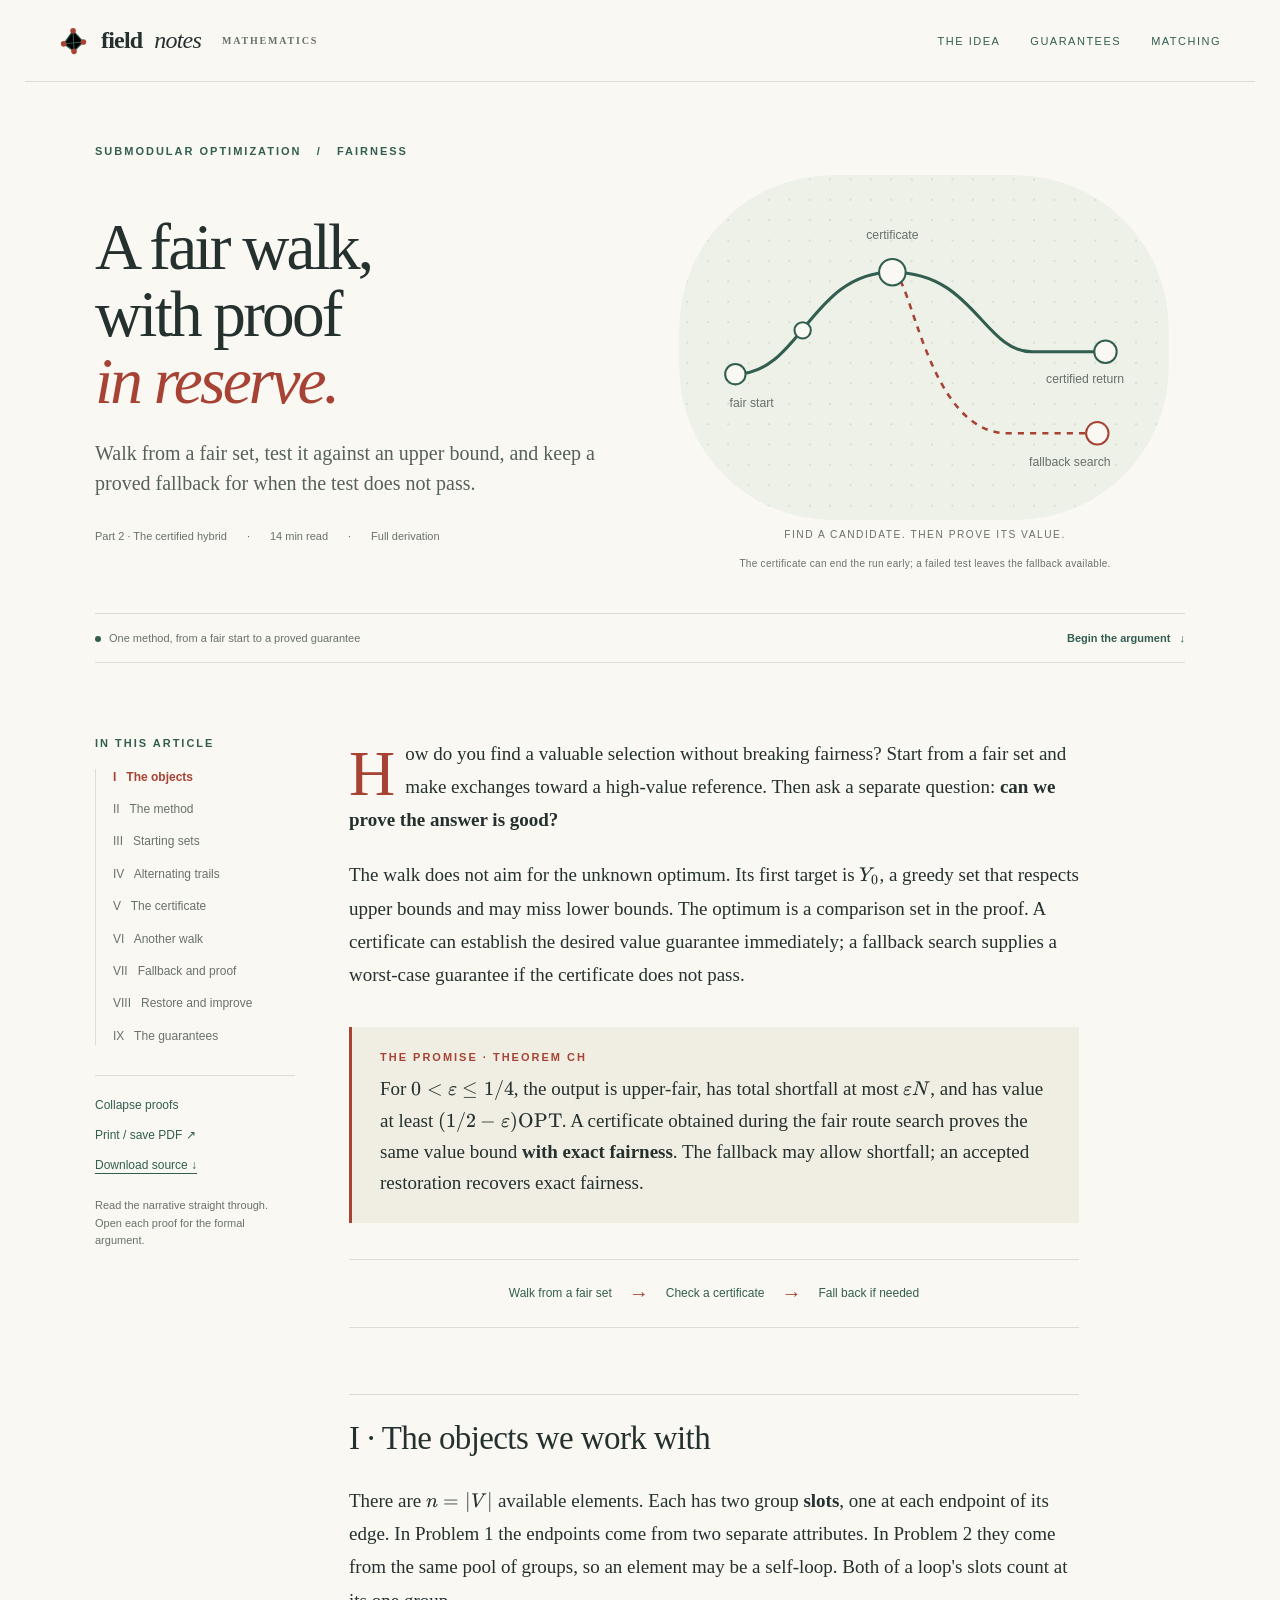
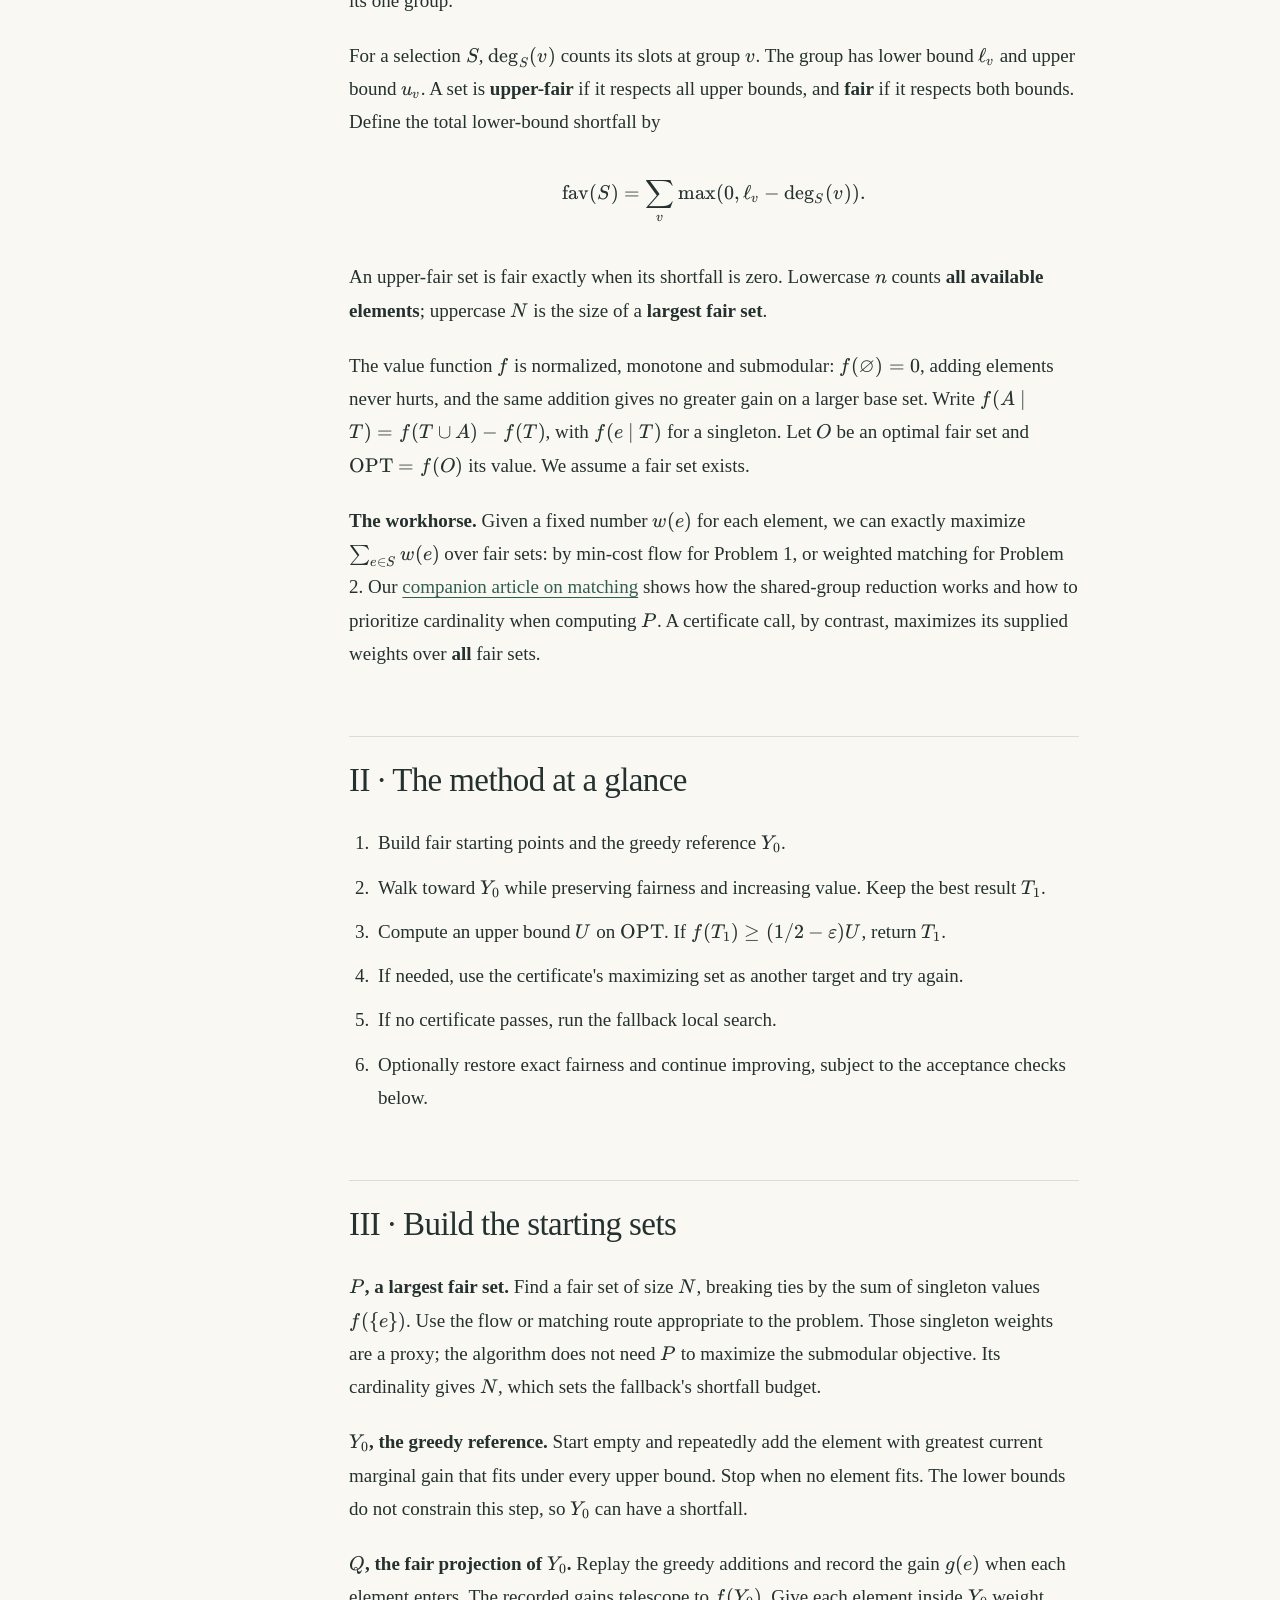
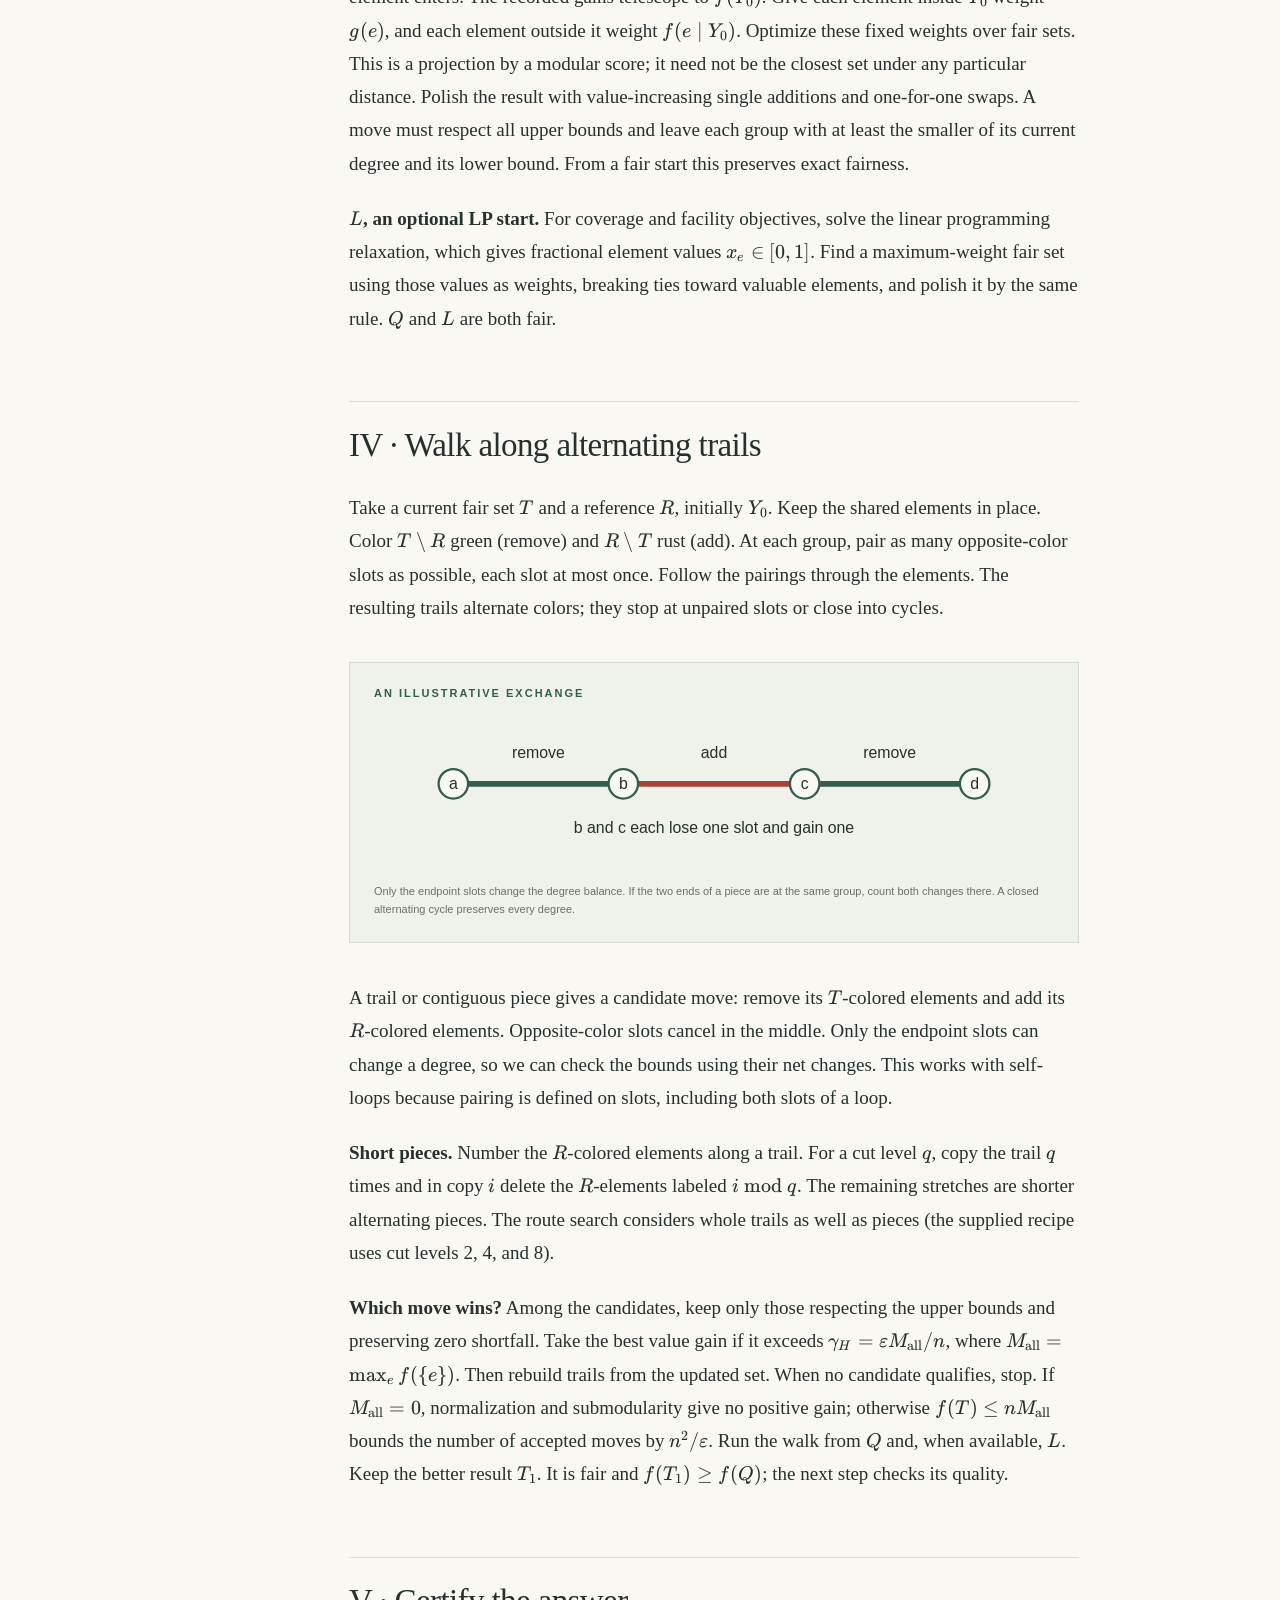
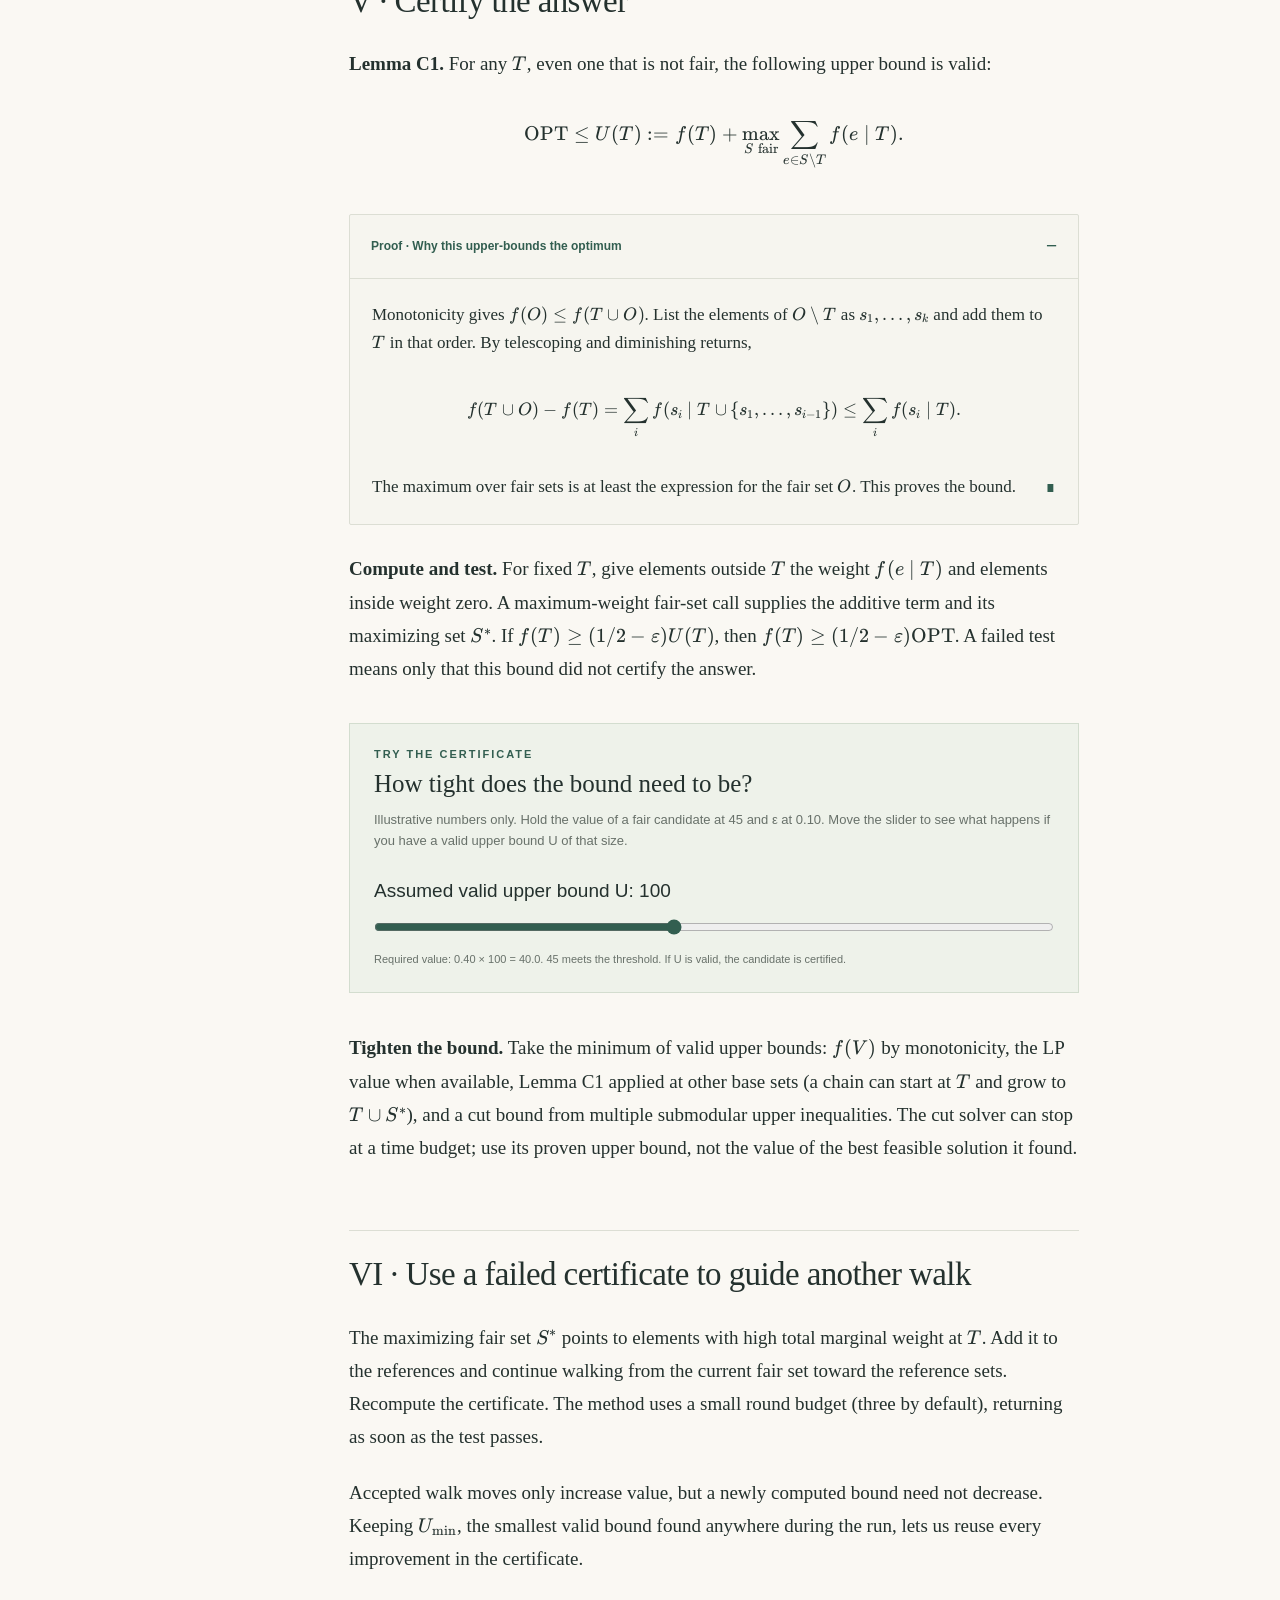
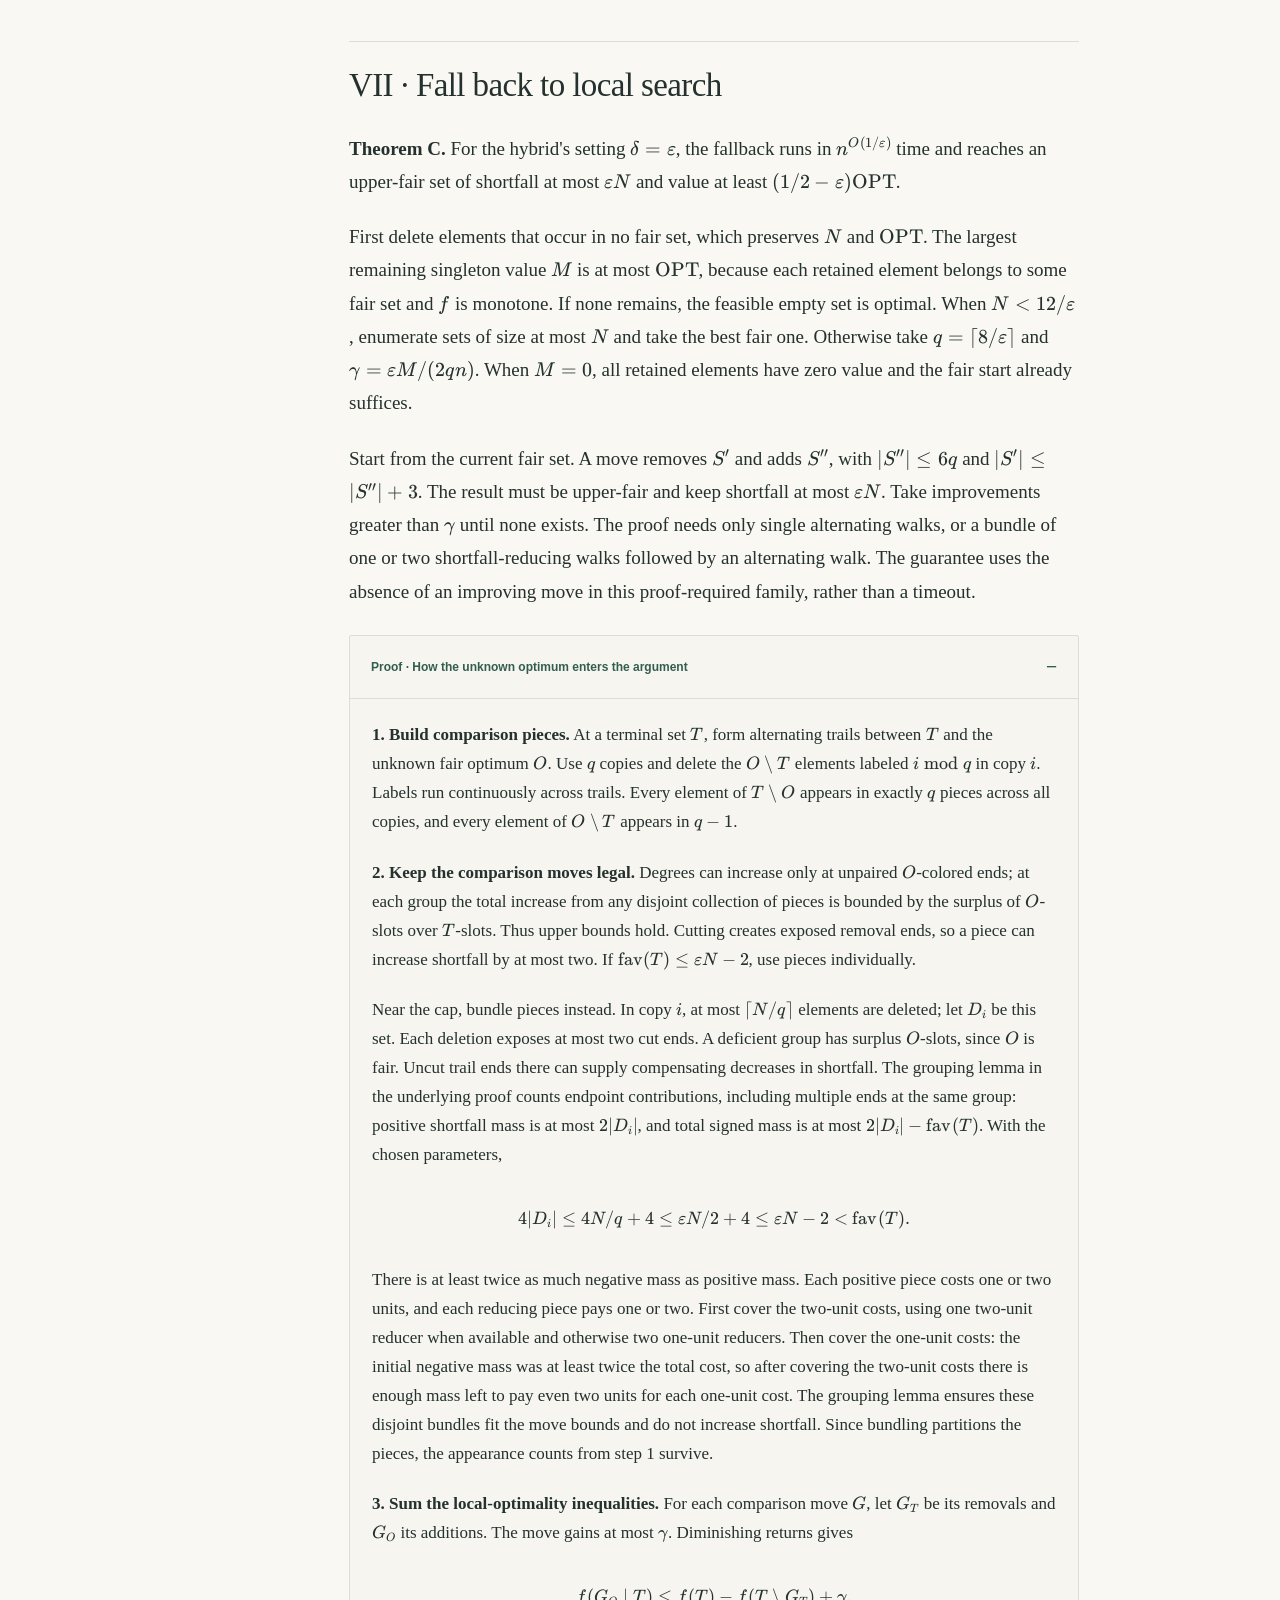
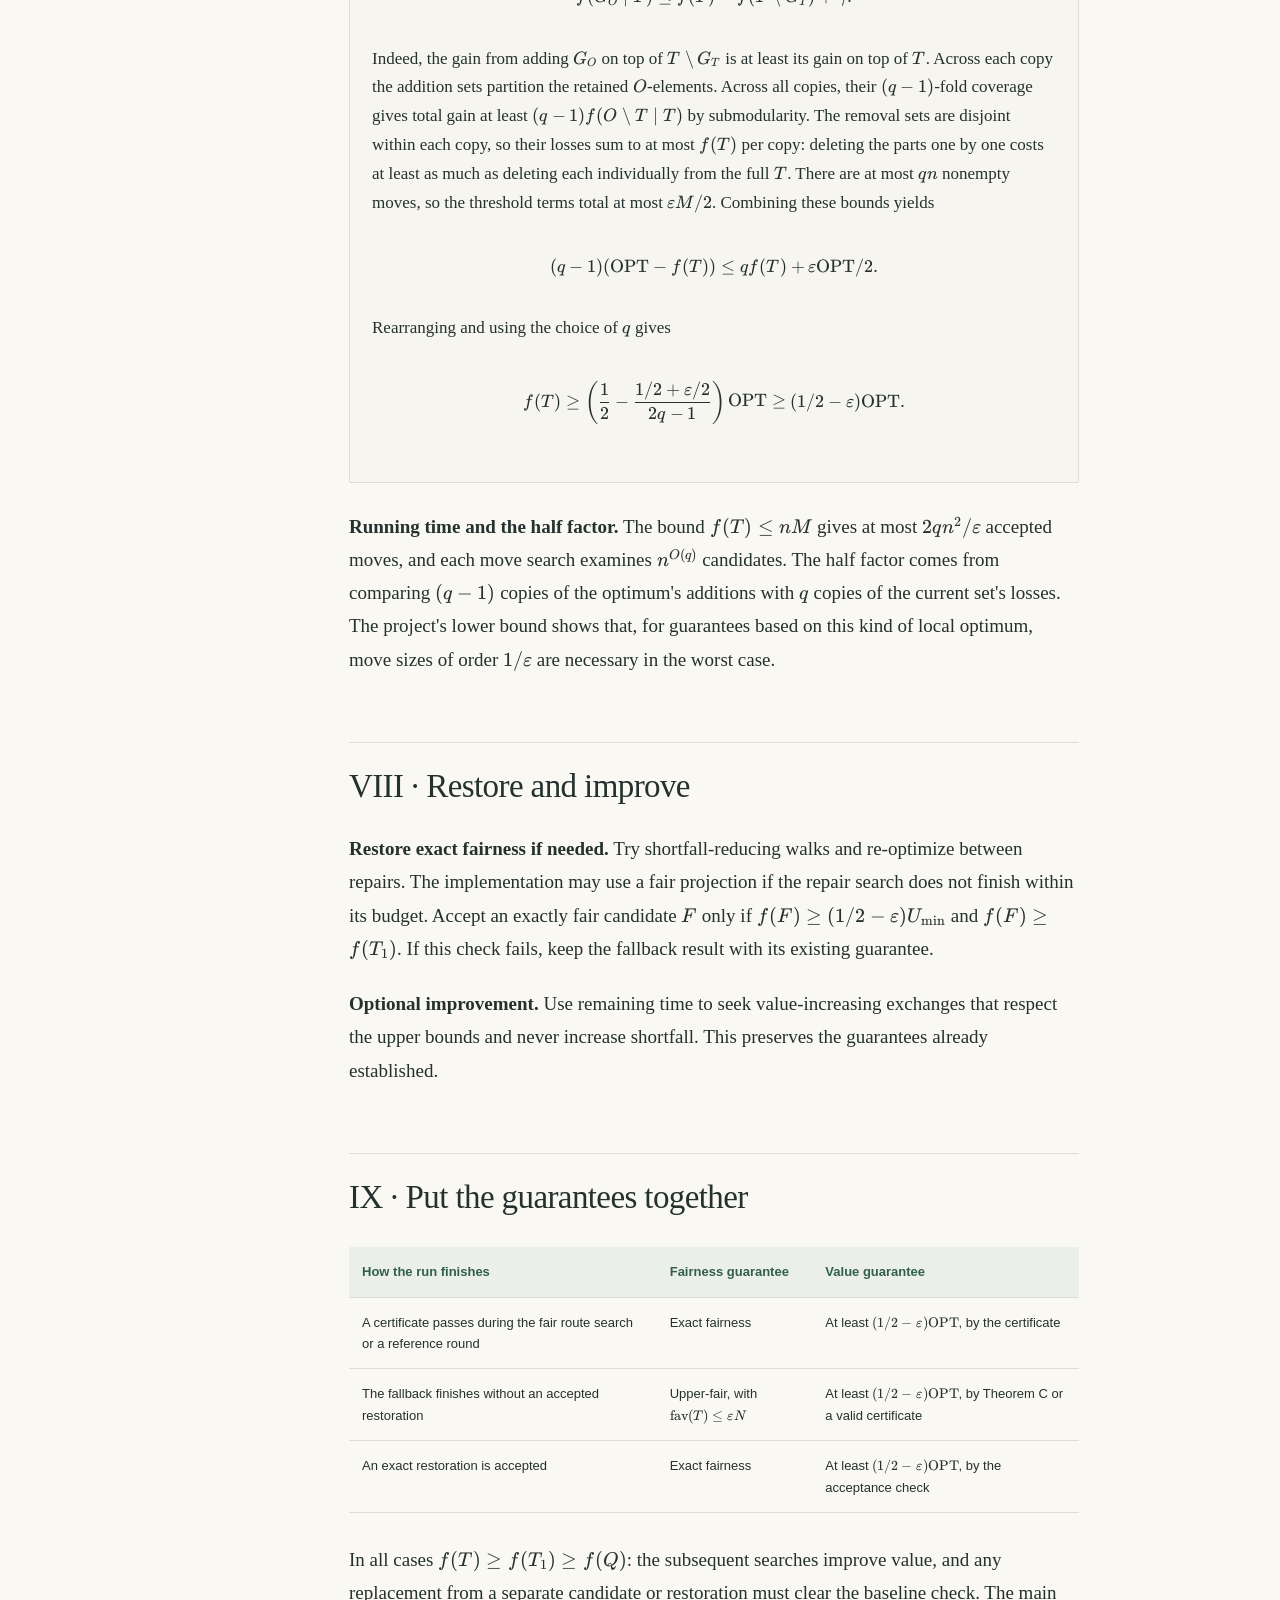
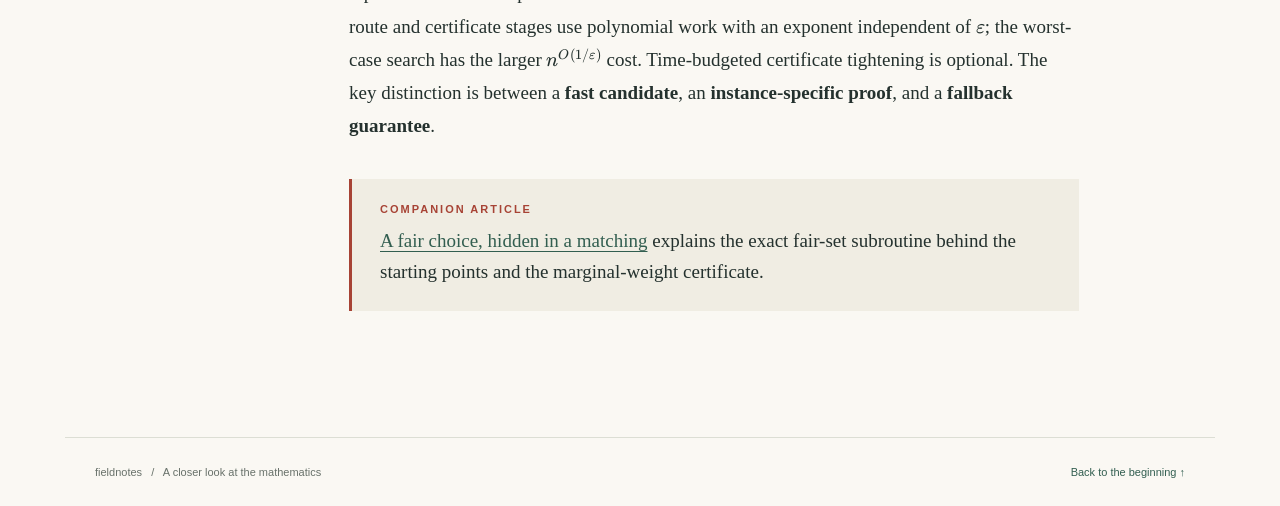
==== commit d80820d9: "Use Roman numerals in fairness articles" ====
--- a/blog/certified-hybrid/index.html
+++ b/blog/certified-hybrid/index.html
@@ -39,7 +39,7 @@
 <div class="hero-bottom"><span><span class="dot"></span>One method, from a fair start to a proved guarantee</span><a href="#article">Begin the argument &nbsp; ↓</a></div>
 </section>
 <main class="page">
-<aside class="sidebar" aria-label="Article contents"><span class="eyebrow">In this article</span><nav class="toc"><a href="#section-0">00 &nbsp; The objects</a><a href="#section-1">01 &nbsp; The method</a><a href="#section-2">02 &nbsp; Starting sets</a><a href="#section-3">03 &nbsp; Alternating trails</a><a href="#section-4">04 &nbsp; The certificate</a><a href="#section-5">05 &nbsp; Another walk</a><a href="#section-6">06 &nbsp; Fallback and proof</a><a href="#section-7">07 &nbsp; Restore and improve</a><a href="#section-8">08 &nbsp; The guarantees</a></nav><div class="sidebar-actions"><button id="proof-toggle" class="text-button" aria-pressed="true">Collapse proofs</button><button id="print-article" class="text-button">Print / save PDF ↗</button><a href="source.md" download class="text-button">Download source ↓</a></div><small>Read the narrative straight through.<br>Open each proof for the formal argument.</small></aside>
+<aside class="sidebar" aria-label="Article contents"><span class="eyebrow">In this article</span><nav class="toc"><a href="#section-0">I &nbsp; The objects</a><a href="#section-1">II &nbsp; The method</a><a href="#section-2">III &nbsp; Starting sets</a><a href="#section-3">IV &nbsp; Alternating trails</a><a href="#section-4">V &nbsp; The certificate</a><a href="#section-5">VI &nbsp; Another walk</a><a href="#section-6">VII &nbsp; Fallback and proof</a><a href="#section-7">VIII &nbsp; Restore and improve</a><a href="#section-8">IX &nbsp; The guarantees</a></nav><div class="sidebar-actions"><button id="proof-toggle" class="text-button" aria-pressed="true">Collapse proofs</button><button id="print-article" class="text-button">Print / save PDF ↗</button><a href="source.md" download class="text-button">Download source ↓</a></div><small>Read the narrative straight through.<br>Open each proof for the formal argument.</small></aside>
 <article id="article"><p>How do you find a valuable selection without breaking fairness? Start from a fair set and make exchanges toward a high-value reference. Then ask a separate question: <strong>can we prove the answer is good?</strong></p>
 <p>The walk does not aim for the unknown optimum. Its first target is <span class="katex"><span class="katex-mathml"><math xmlns="http://www.w3.org/1998/Math/MathML"><semantics><mrow><msub><mi>Y</mi><mn>0</mn></msub></mrow><annotation encoding="application/x-tex">Y_0</annotation></semantics></math></span><span class="katex-html" aria-hidden="true"><span class="base"><span class="strut" style="height:0.8333em;vertical-align:-0.15em;"></span><span class="mord"><span class="mord mathnormal" style="margin-right:0.22222em;">Y</span><span class="msupsub"><span class="vlist-t vlist-t2"><span class="vlist-r"><span class="vlist" style="height:0.3011em;"><span style="top:-2.55em;margin-left:-0.2222em;margin-right:0.05em;"><span class="pstrut" style="height:2.7em;"></span><span class="sizing reset-size6 size3 mtight"><span class="mord mtight">0</span></span></span></span><span class="vlist-s">​</span></span><span class="vlist-r"><span class="vlist" style="height:0.15em;"><span></span></span></span></span></span></span></span></span></span>, a greedy set that respects upper bounds and may miss lower bounds. The optimum is a comparison set in the proof. A certificate can establish the desired value guarantee immediately; a fallback search supplies a worst-case guarantee if the certificate does not pass.</p>
 <div class="theorem"><span class="eyebrow">The promise · Theorem CH</span>
@@ -49,14 +49,14 @@
 
 <div class="route"><span>Walk from a fair set</span><b>→</b><span>Check a certificate</span><b>→</b><span>Fall back if needed</span></div>
 
-<h2 id="section-0">00 · The objects we work with</h2>
+<h2 id="section-0">I · The objects we work with</h2>
 <p>There are <span class="katex"><span class="katex-mathml"><math xmlns="http://www.w3.org/1998/Math/MathML"><semantics><mrow><mi>n</mi><mo>=</mo><mi mathvariant="normal">∣</mi><mi>V</mi><mi mathvariant="normal">∣</mi></mrow><annotation encoding="application/x-tex">n=|V|</annotation></semantics></math></span><span class="katex-html" aria-hidden="true"><span class="base"><span class="strut" style="height:0.4306em;"></span><span class="mord mathnormal">n</span><span class="mspace" style="margin-right:0.2778em;"></span><span class="mrel">=</span><span class="mspace" style="margin-right:0.2778em;"></span></span><span class="base"><span class="strut" style="height:1em;vertical-align:-0.25em;"></span><span class="mord">∣</span><span class="mord mathnormal" style="margin-right:0.22222em;">V</span><span class="mord">∣</span></span></span></span> available elements. Each has two group <strong>slots</strong>, one at each endpoint of its edge. In Problem 1 the endpoints come from two separate attributes. In Problem 2 they come from the same pool of groups, so an element may be a self-loop. Both of a loop&#39;s slots count at its one group.</p>
 <p>For a selection <span class="katex"><span class="katex-mathml"><math xmlns="http://www.w3.org/1998/Math/MathML"><semantics><mrow><mi>S</mi></mrow><annotation encoding="application/x-tex">S</annotation></semantics></math></span><span class="katex-html" aria-hidden="true"><span class="base"><span class="strut" style="height:0.6833em;"></span><span class="mord mathnormal" style="margin-right:0.05764em;">S</span></span></span></span>, <span class="katex"><span class="katex-mathml"><math xmlns="http://www.w3.org/1998/Math/MathML"><semantics><mrow><msub><mrow><mi>deg</mi><mo>⁡</mo></mrow><mi>S</mi></msub><mo stretchy="false">(</mo><mi>v</mi><mo stretchy="false">)</mo></mrow><annotation encoding="application/x-tex">\deg_S(v)</annotation></semantics></math></span><span class="katex-html" aria-hidden="true"><span class="base"><span class="strut" style="height:1em;vertical-align:-0.25em;"></span><span class="mop"><span class="mop">de<span style="margin-right:0.01389em;">g</span></span><span class="msupsub"><span class="vlist-t vlist-t2"><span class="vlist-r"><span class="vlist" style="height:0.2342em;"><span style="top:-2.4559em;margin-right:0.05em;"><span class="pstrut" style="height:2.7em;"></span><span class="sizing reset-size6 size3 mtight"><span class="mord mathnormal mtight" style="margin-right:0.05764em;">S</span></span></span></span><span class="vlist-s">​</span></span><span class="vlist-r"><span class="vlist" style="height:0.2441em;"><span></span></span></span></span></span></span><span class="mopen">(</span><span class="mord mathnormal" style="margin-right:0.03588em;">v</span><span class="mclose">)</span></span></span></span> counts its slots at group <span class="katex"><span class="katex-mathml"><math xmlns="http://www.w3.org/1998/Math/MathML"><semantics><mrow><mi>v</mi></mrow><annotation encoding="application/x-tex">v</annotation></semantics></math></span><span class="katex-html" aria-hidden="true"><span class="base"><span class="strut" style="height:0.4306em;"></span><span class="mord mathnormal" style="margin-right:0.03588em;">v</span></span></span></span>. The group has lower bound <span class="katex"><span class="katex-mathml"><math xmlns="http://www.w3.org/1998/Math/MathML"><semantics><mrow><msub><mi mathvariant="normal">ℓ</mi><mi>v</mi></msub></mrow><annotation encoding="application/x-tex">\ell_v</annotation></semantics></math></span><span class="katex-html" aria-hidden="true"><span class="base"><span class="strut" style="height:0.8444em;vertical-align:-0.15em;"></span><span class="mord"><span class="mord">ℓ</span><span class="msupsub"><span class="vlist-t vlist-t2"><span class="vlist-r"><span class="vlist" style="height:0.1514em;"><span style="top:-2.55em;margin-left:0em;margin-right:0.05em;"><span class="pstrut" style="height:2.7em;"></span><span class="sizing reset-size6 size3 mtight"><span class="mord mathnormal mtight" style="margin-right:0.03588em;">v</span></span></span></span><span class="vlist-s">​</span></span><span class="vlist-r"><span class="vlist" style="height:0.15em;"><span></span></span></span></span></span></span></span></span></span> and upper bound <span class="katex"><span class="katex-mathml"><math xmlns="http://www.w3.org/1998/Math/MathML"><semantics><mrow><msub><mi>u</mi><mi>v</mi></msub></mrow><annotation encoding="application/x-tex">u_v</annotation></semantics></math></span><span class="katex-html" aria-hidden="true"><span class="base"><span class="strut" style="height:0.5806em;vertical-align:-0.15em;"></span><span class="mord"><span class="mord mathnormal">u</span><span class="msupsub"><span class="vlist-t vlist-t2"><span class="vlist-r"><span class="vlist" style="height:0.1514em;"><span style="top:-2.55em;margin-left:0em;margin-right:0.05em;"><span class="pstrut" style="height:2.7em;"></span><span class="sizing reset-size6 size3 mtight"><span class="mord mathnormal mtight" style="margin-right:0.03588em;">v</span></span></span></span><span class="vlist-s">​</span></span><span class="vlist-r"><span class="vlist" style="height:0.15em;"><span></span></span></span></span></span></span></span></span></span>. A set is <strong>upper-fair</strong> if it respects all upper bounds, and <strong>fair</strong> if it respects both bounds. Define the total lower-bound shortfall by</p>
 <div class="math-display"><span class="katex-display"><span class="katex"><span class="katex-mathml"><math xmlns="http://www.w3.org/1998/Math/MathML" display="block"><semantics><mrow><mi mathvariant="normal">fav</mi><mo>⁡</mo><mo stretchy="false">(</mo><mi>S</mi><mo stretchy="false">)</mo><mo>=</mo><munder><mo>∑</mo><mi>v</mi></munder><mi>max</mi><mo>⁡</mo><mo stretchy="false">(</mo><mn>0</mn><mo separator="true">,</mo><msub><mi mathvariant="normal">ℓ</mi><mi>v</mi></msub><mo>−</mo><msub><mrow><mi>deg</mi><mo>⁡</mo></mrow><mi>S</mi></msub><mo stretchy="false">(</mo><mi>v</mi><mo stretchy="false">)</mo><mo stretchy="false">)</mo><mi mathvariant="normal">.</mi></mrow><annotation encoding="application/x-tex">\operatorname{fav}(S)=\sum_v\max(0,\ell_v-\deg_S(v)).</annotation></semantics></math></span><span class="katex-html" aria-hidden="true"><span class="base"><span class="strut" style="height:1em;vertical-align:-0.25em;"></span><span class="mop"><span class="mord mathrm" style="margin-right:0.01389em;">fav</span></span><span class="mopen">(</span><span class="mord mathnormal" style="margin-right:0.05764em;">S</span><span class="mclose">)</span><span class="mspace" style="margin-right:0.2778em;"></span><span class="mrel">=</span><span class="mspace" style="margin-right:0.2778em;"></span></span><span class="base"><span class="strut" style="height:2.3em;vertical-align:-1.25em;"></span><span class="mop op-limits"><span class="vlist-t vlist-t2"><span class="vlist-r"><span class="vlist" style="height:1.05em;"><span style="top:-1.9em;margin-left:0em;"><span class="pstrut" style="height:3.05em;"></span><span class="sizing reset-size6 size3 mtight"><span class="mord mathnormal mtight" style="margin-right:0.03588em;">v</span></span></span><span style="top:-3.05em;"><span class="pstrut" style="height:3.05em;"></span><span><span class="mop op-symbol large-op">∑</span></span></span></span><span class="vlist-s">​</span></span><span class="vlist-r"><span class="vlist" style="height:1.25em;"><span></span></span></span></span></span><span class="mspace" style="margin-right:0.1667em;"></span><span class="mop">max</span><span class="mopen">(</span><span class="mord">0</span><span class="mpunct">,</span><span class="mspace" style="margin-right:0.1667em;"></span><span class="mord"><span class="mord">ℓ</span><span class="msupsub"><span class="vlist-t vlist-t2"><span class="vlist-r"><span class="vlist" style="height:0.1514em;"><span style="top:-2.55em;margin-left:0em;margin-right:0.05em;"><span class="pstrut" style="height:2.7em;"></span><span class="sizing reset-size6 size3 mtight"><span class="mord mathnormal mtight" style="margin-right:0.03588em;">v</span></span></span></span><span class="vlist-s">​</span></span><span class="vlist-r"><span class="vlist" style="height:0.15em;"><span></span></span></span></span></span></span><span class="mspace" style="margin-right:0.2222em;"></span><span class="mbin">−</span><span class="mspace" style="margin-right:0.2222em;"></span></span><span class="base"><span class="strut" style="height:1em;vertical-align:-0.25em;"></span><span class="mop"><span class="mop">de<span style="margin-right:0.01389em;">g</span></span><span class="msupsub"><span class="vlist-t vlist-t2"><span class="vlist-r"><span class="vlist" style="height:0.2342em;"><span style="top:-2.4559em;margin-right:0.05em;"><span class="pstrut" style="height:2.7em;"></span><span class="sizing reset-size6 size3 mtight"><span class="mord mathnormal mtight" style="margin-right:0.05764em;">S</span></span></span></span><span class="vlist-s">​</span></span><span class="vlist-r"><span class="vlist" style="height:0.2441em;"><span></span></span></span></span></span></span><span class="mopen">(</span><span class="mord mathnormal" style="margin-right:0.03588em;">v</span><span class="mclose">))</span><span class="mord">.</span></span></span></span></span></div>
 <p>An upper-fair set is fair exactly when its shortfall is zero. Lowercase <span class="katex"><span class="katex-mathml"><math xmlns="http://www.w3.org/1998/Math/MathML"><semantics><mrow><mi>n</mi></mrow><annotation encoding="application/x-tex">n</annotation></semantics></math></span><span class="katex-html" aria-hidden="true"><span class="base"><span class="strut" style="height:0.4306em;"></span><span class="mord mathnormal">n</span></span></span></span> counts <strong>all available elements</strong>; uppercase <span class="katex"><span class="katex-mathml"><math xmlns="http://www.w3.org/1998/Math/MathML"><semantics><mrow><mi>N</mi></mrow><annotation encoding="application/x-tex">N</annotation></semantics></math></span><span class="katex-html" aria-hidden="true"><span class="base"><span class="strut" style="height:0.6833em;"></span><span class="mord mathnormal" style="margin-right:0.10903em;">N</span></span></span></span> is the size of a <strong>largest fair set</strong>.</p>
 <p>The value function <span class="katex"><span class="katex-mathml"><math xmlns="http://www.w3.org/1998/Math/MathML"><semantics><mrow><mi>f</mi></mrow><annotation encoding="application/x-tex">f</annotation></semantics></math></span><span class="katex-html" aria-hidden="true"><span class="base"><span class="strut" style="height:0.8889em;vertical-align:-0.1944em;"></span><span class="mord mathnormal" style="margin-right:0.10764em;">f</span></span></span></span> is normalized, monotone and submodular: <span class="katex"><span class="katex-mathml"><math xmlns="http://www.w3.org/1998/Math/MathML"><semantics><mrow><mi>f</mi><mo stretchy="false">(</mo><mi mathvariant="normal">∅</mi><mo stretchy="false">)</mo><mo>=</mo><mn>0</mn></mrow><annotation encoding="application/x-tex">f(\varnothing)=0</annotation></semantics></math></span><span class="katex-html" aria-hidden="true"><span class="base"><span class="strut" style="height:1em;vertical-align:-0.25em;"></span><span class="mord mathnormal" style="margin-right:0.10764em;">f</span><span class="mopen">(</span><span class="mord amsrm">∅</span><span class="mclose">)</span><span class="mspace" style="margin-right:0.2778em;"></span><span class="mrel">=</span><span class="mspace" style="margin-right:0.2778em;"></span></span><span class="base"><span class="strut" style="height:0.6444em;"></span><span class="mord">0</span></span></span></span>, adding elements never hurts, and the same addition gives no greater gain on a larger base set. Write <span class="katex"><span class="katex-mathml"><math xmlns="http://www.w3.org/1998/Math/MathML"><semantics><mrow><mi>f</mi><mo stretchy="false">(</mo><mi>A</mi><mo>∣</mo><mi>T</mi><mo stretchy="false">)</mo><mo>=</mo><mi>f</mi><mo stretchy="false">(</mo><mi>T</mi><mo>∪</mo><mi>A</mi><mo stretchy="false">)</mo><mo>−</mo><mi>f</mi><mo stretchy="false">(</mo><mi>T</mi><mo stretchy="false">)</mo></mrow><annotation encoding="application/x-tex">f(A\mid T)=f(T\cup A)-f(T)</annotation></semantics></math></span><span class="katex-html" aria-hidden="true"><span class="base"><span class="strut" style="height:1em;vertical-align:-0.25em;"></span><span class="mord mathnormal" style="margin-right:0.10764em;">f</span><span class="mopen">(</span><span class="mord mathnormal">A</span><span class="mspace" style="margin-right:0.2778em;"></span><span class="mrel">∣</span><span class="mspace" style="margin-right:0.2778em;"></span></span><span class="base"><span class="strut" style="height:1em;vertical-align:-0.25em;"></span><span class="mord mathnormal" style="margin-right:0.13889em;">T</span><span class="mclose">)</span><span class="mspace" style="margin-right:0.2778em;"></span><span class="mrel">=</span><span class="mspace" style="margin-right:0.2778em;"></span></span><span class="base"><span class="strut" style="height:1em;vertical-align:-0.25em;"></span><span class="mord mathnormal" style="margin-right:0.10764em;">f</span><span class="mopen">(</span><span class="mord mathnormal" style="margin-right:0.13889em;">T</span><span class="mspace" style="margin-right:0.2222em;"></span><span class="mbin">∪</span><span class="mspace" style="margin-right:0.2222em;"></span></span><span class="base"><span class="strut" style="height:1em;vertical-align:-0.25em;"></span><span class="mord mathnormal">A</span><span class="mclose">)</span><span class="mspace" style="margin-right:0.2222em;"></span><span class="mbin">−</span><span class="mspace" style="margin-right:0.2222em;"></span></span><span class="base"><span class="strut" style="height:1em;vertical-align:-0.25em;"></span><span class="mord mathnormal" style="margin-right:0.10764em;">f</span><span class="mopen">(</span><span class="mord mathnormal" style="margin-right:0.13889em;">T</span><span class="mclose">)</span></span></span></span>, with <span class="katex"><span class="katex-mathml"><math xmlns="http://www.w3.org/1998/Math/MathML"><semantics><mrow><mi>f</mi><mo stretchy="false">(</mo><mi>e</mi><mo>∣</mo><mi>T</mi><mo stretchy="false">)</mo></mrow><annotation encoding="application/x-tex">f(e\mid T)</annotation></semantics></math></span><span class="katex-html" aria-hidden="true"><span class="base"><span class="strut" style="height:1em;vertical-align:-0.25em;"></span><span class="mord mathnormal" style="margin-right:0.10764em;">f</span><span class="mopen">(</span><span class="mord mathnormal">e</span><span class="mspace" style="margin-right:0.2778em;"></span><span class="mrel">∣</span><span class="mspace" style="margin-right:0.2778em;"></span></span><span class="base"><span class="strut" style="height:1em;vertical-align:-0.25em;"></span><span class="mord mathnormal" style="margin-right:0.13889em;">T</span><span class="mclose">)</span></span></span></span> for a singleton. Let <span class="katex"><span class="katex-mathml"><math xmlns="http://www.w3.org/1998/Math/MathML"><semantics><mrow><mi>O</mi></mrow><annotation encoding="application/x-tex">O</annotation></semantics></math></span><span class="katex-html" aria-hidden="true"><span class="base"><span class="strut" style="height:0.6833em;"></span><span class="mord mathnormal" style="margin-right:0.02778em;">O</span></span></span></span> be an optimal fair set and <span class="katex"><span class="katex-mathml"><math xmlns="http://www.w3.org/1998/Math/MathML"><semantics><mrow><mrow><mi mathvariant="normal">O</mi><mi mathvariant="normal">P</mi><mi mathvariant="normal">T</mi></mrow><mo>=</mo><mi>f</mi><mo stretchy="false">(</mo><mi>O</mi><mo stretchy="false">)</mo></mrow><annotation encoding="application/x-tex">\mathrm{OPT}=f(O)</annotation></semantics></math></span><span class="katex-html" aria-hidden="true"><span class="base"><span class="strut" style="height:0.6833em;"></span><span class="mord"><span class="mord mathrm">OPT</span></span><span class="mspace" style="margin-right:0.2778em;"></span><span class="mrel">=</span><span class="mspace" style="margin-right:0.2778em;"></span></span><span class="base"><span class="strut" style="height:1em;vertical-align:-0.25em;"></span><span class="mord mathnormal" style="margin-right:0.10764em;">f</span><span class="mopen">(</span><span class="mord mathnormal" style="margin-right:0.02778em;">O</span><span class="mclose">)</span></span></span></span> its value. We assume a fair set exists.</p>
 <p><strong>The workhorse.</strong> Given a fixed number <span class="katex"><span class="katex-mathml"><math xmlns="http://www.w3.org/1998/Math/MathML"><semantics><mrow><mi>w</mi><mo stretchy="false">(</mo><mi>e</mi><mo stretchy="false">)</mo></mrow><annotation encoding="application/x-tex">w(e)</annotation></semantics></math></span><span class="katex-html" aria-hidden="true"><span class="base"><span class="strut" style="height:1em;vertical-align:-0.25em;"></span><span class="mord mathnormal" style="margin-right:0.02691em;">w</span><span class="mopen">(</span><span class="mord mathnormal">e</span><span class="mclose">)</span></span></span></span> for each element, we can exactly maximize <span class="katex"><span class="katex-mathml"><math xmlns="http://www.w3.org/1998/Math/MathML"><semantics><mrow><msub><mo>∑</mo><mrow><mi>e</mi><mo>∈</mo><mi>S</mi></mrow></msub><mi>w</mi><mo stretchy="false">(</mo><mi>e</mi><mo stretchy="false">)</mo></mrow><annotation encoding="application/x-tex">\sum_{e\in S}w(e)</annotation></semantics></math></span><span class="katex-html" aria-hidden="true"><span class="base"><span class="strut" style="height:1.0771em;vertical-align:-0.3271em;"></span><span class="mop"><span class="mop op-symbol small-op" style="position:relative;top:0em;">∑</span><span class="msupsub"><span class="vlist-t vlist-t2"><span class="vlist-r"><span class="vlist" style="height:0.1786em;"><span style="top:-2.4003em;margin-left:0em;margin-right:0.05em;"><span class="pstrut" style="height:2.7em;"></span><span class="sizing reset-size6 size3 mtight"><span class="mord mtight"><span class="mord mathnormal mtight">e</span><span class="mrel mtight">∈</span><span class="mord mathnormal mtight" style="margin-right:0.05764em;">S</span></span></span></span></span><span class="vlist-s">​</span></span><span class="vlist-r"><span class="vlist" style="height:0.3271em;"><span></span></span></span></span></span></span><span class="mspace" style="margin-right:0.1667em;"></span><span class="mord mathnormal" style="margin-right:0.02691em;">w</span><span class="mopen">(</span><span class="mord mathnormal">e</span><span class="mclose">)</span></span></span></span> over fair sets: by min-cost flow for Problem 1, or weighted matching for Problem 2. Our <a href="../fair-selection-matching/">companion article on matching</a> shows how the shared-group reduction works and how to prioritize cardinality when computing <span class="katex"><span class="katex-mathml"><math xmlns="http://www.w3.org/1998/Math/MathML"><semantics><mrow><mi>P</mi></mrow><annotation encoding="application/x-tex">P</annotation></semantics></math></span><span class="katex-html" aria-hidden="true"><span class="base"><span class="strut" style="height:0.6833em;"></span><span class="mord mathnormal" style="margin-right:0.13889em;">P</span></span></span></span>. A certificate call, by contrast, maximizes its supplied weights over <strong>all</strong> fair sets.</p>
-<h2 id="section-1">01 · The method at a glance</h2>
+<h2 id="section-1">II · The method at a glance</h2>
 <ol>
 <li>Build fair starting points and the greedy reference <span class="katex"><span class="katex-mathml"><math xmlns="http://www.w3.org/1998/Math/MathML"><semantics><mrow><msub><mi>Y</mi><mn>0</mn></msub></mrow><annotation encoding="application/x-tex">Y_0</annotation></semantics></math></span><span class="katex-html" aria-hidden="true"><span class="base"><span class="strut" style="height:0.8333em;vertical-align:-0.15em;"></span><span class="mord"><span class="mord mathnormal" style="margin-right:0.22222em;">Y</span><span class="msupsub"><span class="vlist-t vlist-t2"><span class="vlist-r"><span class="vlist" style="height:0.3011em;"><span style="top:-2.55em;margin-left:-0.2222em;margin-right:0.05em;"><span class="pstrut" style="height:2.7em;"></span><span class="sizing reset-size6 size3 mtight"><span class="mord mtight">0</span></span></span></span><span class="vlist-s">​</span></span><span class="vlist-r"><span class="vlist" style="height:0.15em;"><span></span></span></span></span></span></span></span></span></span>.</li>
 <li>Walk toward <span class="katex"><span class="katex-mathml"><math xmlns="http://www.w3.org/1998/Math/MathML"><semantics><mrow><msub><mi>Y</mi><mn>0</mn></msub></mrow><annotation encoding="application/x-tex">Y_0</annotation></semantics></math></span><span class="katex-html" aria-hidden="true"><span class="base"><span class="strut" style="height:0.8333em;vertical-align:-0.15em;"></span><span class="mord"><span class="mord mathnormal" style="margin-right:0.22222em;">Y</span><span class="msupsub"><span class="vlist-t vlist-t2"><span class="vlist-r"><span class="vlist" style="height:0.3011em;"><span style="top:-2.55em;margin-left:-0.2222em;margin-right:0.05em;"><span class="pstrut" style="height:2.7em;"></span><span class="sizing reset-size6 size3 mtight"><span class="mord mtight">0</span></span></span></span><span class="vlist-s">​</span></span><span class="vlist-r"><span class="vlist" style="height:0.15em;"><span></span></span></span></span></span></span></span></span></span> while preserving fairness and increasing value. Keep the best result <span class="katex"><span class="katex-mathml"><math xmlns="http://www.w3.org/1998/Math/MathML"><semantics><mrow><msub><mi>T</mi><mn>1</mn></msub></mrow><annotation encoding="application/x-tex">T_1</annotation></semantics></math></span><span class="katex-html" aria-hidden="true"><span class="base"><span class="strut" style="height:0.8333em;vertical-align:-0.15em;"></span><span class="mord"><span class="mord mathnormal" style="margin-right:0.13889em;">T</span><span class="msupsub"><span class="vlist-t vlist-t2"><span class="vlist-r"><span class="vlist" style="height:0.3011em;"><span style="top:-2.55em;margin-left:-0.1389em;margin-right:0.05em;"><span class="pstrut" style="height:2.7em;"></span><span class="sizing reset-size6 size3 mtight"><span class="mord mtight">1</span></span></span></span><span class="vlist-s">​</span></span><span class="vlist-r"><span class="vlist" style="height:0.15em;"><span></span></span></span></span></span></span></span></span></span>.</li>
@@ -65,12 +65,12 @@
 <li>If no certificate passes, run the fallback local search.</li>
 <li>Optionally restore exact fairness and continue improving, subject to the acceptance checks below.</li>
 </ol>
-<h2 id="section-2">02 · Build the starting sets</h2>
+<h2 id="section-2">III · Build the starting sets</h2>
 <p><strong><span class="katex"><span class="katex-mathml"><math xmlns="http://www.w3.org/1998/Math/MathML"><semantics><mrow><mi>P</mi></mrow><annotation encoding="application/x-tex">P</annotation></semantics></math></span><span class="katex-html" aria-hidden="true"><span class="base"><span class="strut" style="height:0.6833em;"></span><span class="mord mathnormal" style="margin-right:0.13889em;">P</span></span></span></span>, a largest fair set.</strong> Find a fair set of size <span class="katex"><span class="katex-mathml"><math xmlns="http://www.w3.org/1998/Math/MathML"><semantics><mrow><mi>N</mi></mrow><annotation encoding="application/x-tex">N</annotation></semantics></math></span><span class="katex-html" aria-hidden="true"><span class="base"><span class="strut" style="height:0.6833em;"></span><span class="mord mathnormal" style="margin-right:0.10903em;">N</span></span></span></span>, breaking ties by the sum of singleton values <span class="katex"><span class="katex-mathml"><math xmlns="http://www.w3.org/1998/Math/MathML"><semantics><mrow><mi>f</mi><mo stretchy="false">(</mo><mo stretchy="false">{</mo><mi>e</mi><mo stretchy="false">}</mo><mo stretchy="false">)</mo></mrow><annotation encoding="application/x-tex">f(\{e\})</annotation></semantics></math></span><span class="katex-html" aria-hidden="true"><span class="base"><span class="strut" style="height:1em;vertical-align:-0.25em;"></span><span class="mord mathnormal" style="margin-right:0.10764em;">f</span><span class="mopen">({</span><span class="mord mathnormal">e</span><span class="mclose">})</span></span></span></span>. Use the flow or matching route appropriate to the problem. Those singleton weights are a proxy; the algorithm does not need <span class="katex"><span class="katex-mathml"><math xmlns="http://www.w3.org/1998/Math/MathML"><semantics><mrow><mi>P</mi></mrow><annotation encoding="application/x-tex">P</annotation></semantics></math></span><span class="katex-html" aria-hidden="true"><span class="base"><span class="strut" style="height:0.6833em;"></span><span class="mord mathnormal" style="margin-right:0.13889em;">P</span></span></span></span> to maximize the submodular objective. Its cardinality gives <span class="katex"><span class="katex-mathml"><math xmlns="http://www.w3.org/1998/Math/MathML"><semantics><mrow><mi>N</mi></mrow><annotation encoding="application/x-tex">N</annotation></semantics></math></span><span class="katex-html" aria-hidden="true"><span class="base"><span class="strut" style="height:0.6833em;"></span><span class="mord mathnormal" style="margin-right:0.10903em;">N</span></span></span></span>, which sets the fallback&#39;s shortfall budget.</p>
 <p><strong><span class="katex"><span class="katex-mathml"><math xmlns="http://www.w3.org/1998/Math/MathML"><semantics><mrow><msub><mi>Y</mi><mn>0</mn></msub></mrow><annotation encoding="application/x-tex">Y_0</annotation></semantics></math></span><span class="katex-html" aria-hidden="true"><span class="base"><span class="strut" style="height:0.8333em;vertical-align:-0.15em;"></span><span class="mord"><span class="mord mathnormal" style="margin-right:0.22222em;">Y</span><span class="msupsub"><span class="vlist-t vlist-t2"><span class="vlist-r"><span class="vlist" style="height:0.3011em;"><span style="top:-2.55em;margin-left:-0.2222em;margin-right:0.05em;"><span class="pstrut" style="height:2.7em;"></span><span class="sizing reset-size6 size3 mtight"><span class="mord mtight">0</span></span></span></span><span class="vlist-s">​</span></span><span class="vlist-r"><span class="vlist" style="height:0.15em;"><span></span></span></span></span></span></span></span></span></span>, the greedy reference.</strong> Start empty and repeatedly add the element with greatest current marginal gain that fits under every upper bound. Stop when no element fits. The lower bounds do not constrain this step, so <span class="katex"><span class="katex-mathml"><math xmlns="http://www.w3.org/1998/Math/MathML"><semantics><mrow><msub><mi>Y</mi><mn>0</mn></msub></mrow><annotation encoding="application/x-tex">Y_0</annotation></semantics></math></span><span class="katex-html" aria-hidden="true"><span class="base"><span class="strut" style="height:0.8333em;vertical-align:-0.15em;"></span><span class="mord"><span class="mord mathnormal" style="margin-right:0.22222em;">Y</span><span class="msupsub"><span class="vlist-t vlist-t2"><span class="vlist-r"><span class="vlist" style="height:0.3011em;"><span style="top:-2.55em;margin-left:-0.2222em;margin-right:0.05em;"><span class="pstrut" style="height:2.7em;"></span><span class="sizing reset-size6 size3 mtight"><span class="mord mtight">0</span></span></span></span><span class="vlist-s">​</span></span><span class="vlist-r"><span class="vlist" style="height:0.15em;"><span></span></span></span></span></span></span></span></span></span> can have a shortfall.</p>
 <p><strong><span class="katex"><span class="katex-mathml"><math xmlns="http://www.w3.org/1998/Math/MathML"><semantics><mrow><mi>Q</mi></mrow><annotation encoding="application/x-tex">Q</annotation></semantics></math></span><span class="katex-html" aria-hidden="true"><span class="base"><span class="strut" style="height:0.8778em;vertical-align:-0.1944em;"></span><span class="mord mathnormal">Q</span></span></span></span>, the fair projection of <span class="katex"><span class="katex-mathml"><math xmlns="http://www.w3.org/1998/Math/MathML"><semantics><mrow><msub><mi>Y</mi><mn>0</mn></msub></mrow><annotation encoding="application/x-tex">Y_0</annotation></semantics></math></span><span class="katex-html" aria-hidden="true"><span class="base"><span class="strut" style="height:0.8333em;vertical-align:-0.15em;"></span><span class="mord"><span class="mord mathnormal" style="margin-right:0.22222em;">Y</span><span class="msupsub"><span class="vlist-t vlist-t2"><span class="vlist-r"><span class="vlist" style="height:0.3011em;"><span style="top:-2.55em;margin-left:-0.2222em;margin-right:0.05em;"><span class="pstrut" style="height:2.7em;"></span><span class="sizing reset-size6 size3 mtight"><span class="mord mtight">0</span></span></span></span><span class="vlist-s">​</span></span><span class="vlist-r"><span class="vlist" style="height:0.15em;"><span></span></span></span></span></span></span></span></span></span>.</strong> Replay the greedy additions and record the gain <span class="katex"><span class="katex-mathml"><math xmlns="http://www.w3.org/1998/Math/MathML"><semantics><mrow><mi>g</mi><mo stretchy="false">(</mo><mi>e</mi><mo stretchy="false">)</mo></mrow><annotation encoding="application/x-tex">g(e)</annotation></semantics></math></span><span class="katex-html" aria-hidden="true"><span class="base"><span class="strut" style="height:1em;vertical-align:-0.25em;"></span><span class="mord mathnormal" style="margin-right:0.03588em;">g</span><span class="mopen">(</span><span class="mord mathnormal">e</span><span class="mclose">)</span></span></span></span> when each element enters. The recorded gains telescope to <span class="katex"><span class="katex-mathml"><math xmlns="http://www.w3.org/1998/Math/MathML"><semantics><mrow><mi>f</mi><mo stretchy="false">(</mo><msub><mi>Y</mi><mn>0</mn></msub><mo stretchy="false">)</mo></mrow><annotation encoding="application/x-tex">f(Y_0)</annotation></semantics></math></span><span class="katex-html" aria-hidden="true"><span class="base"><span class="strut" style="height:1em;vertical-align:-0.25em;"></span><span class="mord mathnormal" style="margin-right:0.10764em;">f</span><span class="mopen">(</span><span class="mord"><span class="mord mathnormal" style="margin-right:0.22222em;">Y</span><span class="msupsub"><span class="vlist-t vlist-t2"><span class="vlist-r"><span class="vlist" style="height:0.3011em;"><span style="top:-2.55em;margin-left:-0.2222em;margin-right:0.05em;"><span class="pstrut" style="height:2.7em;"></span><span class="sizing reset-size6 size3 mtight"><span class="mord mtight">0</span></span></span></span><span class="vlist-s">​</span></span><span class="vlist-r"><span class="vlist" style="height:0.15em;"><span></span></span></span></span></span></span><span class="mclose">)</span></span></span></span>. Give each element inside <span class="katex"><span class="katex-mathml"><math xmlns="http://www.w3.org/1998/Math/MathML"><semantics><mrow><msub><mi>Y</mi><mn>0</mn></msub></mrow><annotation encoding="application/x-tex">Y_0</annotation></semantics></math></span><span class="katex-html" aria-hidden="true"><span class="base"><span class="strut" style="height:0.8333em;vertical-align:-0.15em;"></span><span class="mord"><span class="mord mathnormal" style="margin-right:0.22222em;">Y</span><span class="msupsub"><span class="vlist-t vlist-t2"><span class="vlist-r"><span class="vlist" style="height:0.3011em;"><span style="top:-2.55em;margin-left:-0.2222em;margin-right:0.05em;"><span class="pstrut" style="height:2.7em;"></span><span class="sizing reset-size6 size3 mtight"><span class="mord mtight">0</span></span></span></span><span class="vlist-s">​</span></span><span class="vlist-r"><span class="vlist" style="height:0.15em;"><span></span></span></span></span></span></span></span></span></span> weight <span class="katex"><span class="katex-mathml"><math xmlns="http://www.w3.org/1998/Math/MathML"><semantics><mrow><mi>g</mi><mo stretchy="false">(</mo><mi>e</mi><mo stretchy="false">)</mo></mrow><annotation encoding="application/x-tex">g(e)</annotation></semantics></math></span><span class="katex-html" aria-hidden="true"><span class="base"><span class="strut" style="height:1em;vertical-align:-0.25em;"></span><span class="mord mathnormal" style="margin-right:0.03588em;">g</span><span class="mopen">(</span><span class="mord mathnormal">e</span><span class="mclose">)</span></span></span></span>, and each element outside it weight <span class="katex"><span class="katex-mathml"><math xmlns="http://www.w3.org/1998/Math/MathML"><semantics><mrow><mi>f</mi><mo stretchy="false">(</mo><mi>e</mi><mo>∣</mo><msub><mi>Y</mi><mn>0</mn></msub><mo stretchy="false">)</mo></mrow><annotation encoding="application/x-tex">f(e\mid Y_0)</annotation></semantics></math></span><span class="katex-html" aria-hidden="true"><span class="base"><span class="strut" style="height:1em;vertical-align:-0.25em;"></span><span class="mord mathnormal" style="margin-right:0.10764em;">f</span><span class="mopen">(</span><span class="mord mathnormal">e</span><span class="mspace" style="margin-right:0.2778em;"></span><span class="mrel">∣</span><span class="mspace" style="margin-right:0.2778em;"></span></span><span class="base"><span class="strut" style="height:1em;vertical-align:-0.25em;"></span><span class="mord"><span class="mord mathnormal" style="margin-right:0.22222em;">Y</span><span class="msupsub"><span class="vlist-t vlist-t2"><span class="vlist-r"><span class="vlist" style="height:0.3011em;"><span style="top:-2.55em;margin-left:-0.2222em;margin-right:0.05em;"><span class="pstrut" style="height:2.7em;"></span><span class="sizing reset-size6 size3 mtight"><span class="mord mtight">0</span></span></span></span><span class="vlist-s">​</span></span><span class="vlist-r"><span class="vlist" style="height:0.15em;"><span></span></span></span></span></span></span><span class="mclose">)</span></span></span></span>. Optimize these fixed weights over fair sets. This is a projection by a modular score; it need not be the closest set under any particular distance. Polish the result with value-increasing single additions and one-for-one swaps. A move must respect all upper bounds and leave each group with at least the smaller of its current degree and its lower bound. From a fair start this preserves exact fairness.</p>
 <p><strong><span class="katex"><span class="katex-mathml"><math xmlns="http://www.w3.org/1998/Math/MathML"><semantics><mrow><mi>L</mi></mrow><annotation encoding="application/x-tex">L</annotation></semantics></math></span><span class="katex-html" aria-hidden="true"><span class="base"><span class="strut" style="height:0.6833em;"></span><span class="mord mathnormal">L</span></span></span></span>, an optional LP start.</strong> For coverage and facility objectives, solve the linear programming relaxation, which gives fractional element values <span class="katex"><span class="katex-mathml"><math xmlns="http://www.w3.org/1998/Math/MathML"><semantics><mrow><msub><mi>x</mi><mi>e</mi></msub><mo>∈</mo><mo stretchy="false">[</mo><mn>0</mn><mo separator="true">,</mo><mn>1</mn><mo stretchy="false">]</mo></mrow><annotation encoding="application/x-tex">x_e\in[0,1]</annotation></semantics></math></span><span class="katex-html" aria-hidden="true"><span class="base"><span class="strut" style="height:0.6891em;vertical-align:-0.15em;"></span><span class="mord"><span class="mord mathnormal">x</span><span class="msupsub"><span class="vlist-t vlist-t2"><span class="vlist-r"><span class="vlist" style="height:0.1514em;"><span style="top:-2.55em;margin-left:0em;margin-right:0.05em;"><span class="pstrut" style="height:2.7em;"></span><span class="sizing reset-size6 size3 mtight"><span class="mord mathnormal mtight">e</span></span></span></span><span class="vlist-s">​</span></span><span class="vlist-r"><span class="vlist" style="height:0.15em;"><span></span></span></span></span></span></span><span class="mspace" style="margin-right:0.2778em;"></span><span class="mrel">∈</span><span class="mspace" style="margin-right:0.2778em;"></span></span><span class="base"><span class="strut" style="height:1em;vertical-align:-0.25em;"></span><span class="mopen">[</span><span class="mord">0</span><span class="mpunct">,</span><span class="mspace" style="margin-right:0.1667em;"></span><span class="mord">1</span><span class="mclose">]</span></span></span></span>. Find a maximum-weight fair set using those values as weights, breaking ties toward valuable elements, and polish it by the same rule. <span class="katex"><span class="katex-mathml"><math xmlns="http://www.w3.org/1998/Math/MathML"><semantics><mrow><mi>Q</mi></mrow><annotation encoding="application/x-tex">Q</annotation></semantics></math></span><span class="katex-html" aria-hidden="true"><span class="base"><span class="strut" style="height:0.8778em;vertical-align:-0.1944em;"></span><span class="mord mathnormal">Q</span></span></span></span> and <span class="katex"><span class="katex-mathml"><math xmlns="http://www.w3.org/1998/Math/MathML"><semantics><mrow><mi>L</mi></mrow><annotation encoding="application/x-tex">L</annotation></semantics></math></span><span class="katex-html" aria-hidden="true"><span class="base"><span class="strut" style="height:0.6833em;"></span><span class="mord mathnormal">L</span></span></span></span> are both fair.</p>
-<h2 id="section-3">03 · Walk along alternating trails</h2>
+<h2 id="section-3">IV · Walk along alternating trails</h2>
 <p>Take a current fair set <span class="katex"><span class="katex-mathml"><math xmlns="http://www.w3.org/1998/Math/MathML"><semantics><mrow><mi>T</mi></mrow><annotation encoding="application/x-tex">T</annotation></semantics></math></span><span class="katex-html" aria-hidden="true"><span class="base"><span class="strut" style="height:0.6833em;"></span><span class="mord mathnormal" style="margin-right:0.13889em;">T</span></span></span></span> and a reference <span class="katex"><span class="katex-mathml"><math xmlns="http://www.w3.org/1998/Math/MathML"><semantics><mrow><mi>R</mi></mrow><annotation encoding="application/x-tex">R</annotation></semantics></math></span><span class="katex-html" aria-hidden="true"><span class="base"><span class="strut" style="height:0.6833em;"></span><span class="mord mathnormal" style="margin-right:0.00773em;">R</span></span></span></span>, initially <span class="katex"><span class="katex-mathml"><math xmlns="http://www.w3.org/1998/Math/MathML"><semantics><mrow><msub><mi>Y</mi><mn>0</mn></msub></mrow><annotation encoding="application/x-tex">Y_0</annotation></semantics></math></span><span class="katex-html" aria-hidden="true"><span class="base"><span class="strut" style="height:0.8333em;vertical-align:-0.15em;"></span><span class="mord"><span class="mord mathnormal" style="margin-right:0.22222em;">Y</span><span class="msupsub"><span class="vlist-t vlist-t2"><span class="vlist-r"><span class="vlist" style="height:0.3011em;"><span style="top:-2.55em;margin-left:-0.2222em;margin-right:0.05em;"><span class="pstrut" style="height:2.7em;"></span><span class="sizing reset-size6 size3 mtight"><span class="mord mtight">0</span></span></span></span><span class="vlist-s">​</span></span><span class="vlist-r"><span class="vlist" style="height:0.15em;"><span></span></span></span></span></span></span></span></span></span>. Keep the shared elements in place. Color <span class="katex"><span class="katex-mathml"><math xmlns="http://www.w3.org/1998/Math/MathML"><semantics><mrow><mi>T</mi><mo>∖</mo><mi>R</mi></mrow><annotation encoding="application/x-tex">T\setminus R</annotation></semantics></math></span><span class="katex-html" aria-hidden="true"><span class="base"><span class="strut" style="height:1em;vertical-align:-0.25em;"></span><span class="mord mathnormal" style="margin-right:0.13889em;">T</span><span class="mspace" style="margin-right:0.2222em;"></span><span class="mbin">∖</span><span class="mspace" style="margin-right:0.2222em;"></span></span><span class="base"><span class="strut" style="height:0.6833em;"></span><span class="mord mathnormal" style="margin-right:0.00773em;">R</span></span></span></span> green (remove) and <span class="katex"><span class="katex-mathml"><math xmlns="http://www.w3.org/1998/Math/MathML"><semantics><mrow><mi>R</mi><mo>∖</mo><mi>T</mi></mrow><annotation encoding="application/x-tex">R\setminus T</annotation></semantics></math></span><span class="katex-html" aria-hidden="true"><span class="base"><span class="strut" style="height:1em;vertical-align:-0.25em;"></span><span class="mord mathnormal" style="margin-right:0.00773em;">R</span><span class="mspace" style="margin-right:0.2222em;"></span><span class="mbin">∖</span><span class="mspace" style="margin-right:0.2222em;"></span></span><span class="base"><span class="strut" style="height:0.6833em;"></span><span class="mord mathnormal" style="margin-right:0.13889em;">T</span></span></span></span> rust (add). At each group, pair as many opposite-color slots as possible, each slot at most once. Follow the pairings through the elements. The resulting trails alternate colors; they stop at unpaired slots or close into cycles.</p>
 <figure class="gadget">
 <span class="eyebrow">An illustrative exchange</span>
@@ -85,7 +85,7 @@
 <p>A trail or contiguous piece gives a candidate move: remove its <span class="katex"><span class="katex-mathml"><math xmlns="http://www.w3.org/1998/Math/MathML"><semantics><mrow><mi>T</mi></mrow><annotation encoding="application/x-tex">T</annotation></semantics></math></span><span class="katex-html" aria-hidden="true"><span class="base"><span class="strut" style="height:0.6833em;"></span><span class="mord mathnormal" style="margin-right:0.13889em;">T</span></span></span></span>-colored elements and add its <span class="katex"><span class="katex-mathml"><math xmlns="http://www.w3.org/1998/Math/MathML"><semantics><mrow><mi>R</mi></mrow><annotation encoding="application/x-tex">R</annotation></semantics></math></span><span class="katex-html" aria-hidden="true"><span class="base"><span class="strut" style="height:0.6833em;"></span><span class="mord mathnormal" style="margin-right:0.00773em;">R</span></span></span></span>-colored elements. Opposite-color slots cancel in the middle. Only the endpoint slots can change a degree, so we can check the bounds using their net changes. This works with self-loops because pairing is defined on slots, including both slots of a loop.</p>
 <p><strong>Short pieces.</strong> Number the <span class="katex"><span class="katex-mathml"><math xmlns="http://www.w3.org/1998/Math/MathML"><semantics><mrow><mi>R</mi></mrow><annotation encoding="application/x-tex">R</annotation></semantics></math></span><span class="katex-html" aria-hidden="true"><span class="base"><span class="strut" style="height:0.6833em;"></span><span class="mord mathnormal" style="margin-right:0.00773em;">R</span></span></span></span>-colored elements along a trail. For a cut level <span class="katex"><span class="katex-mathml"><math xmlns="http://www.w3.org/1998/Math/MathML"><semantics><mrow><mi>q</mi></mrow><annotation encoding="application/x-tex">q</annotation></semantics></math></span><span class="katex-html" aria-hidden="true"><span class="base"><span class="strut" style="height:0.625em;vertical-align:-0.1944em;"></span><span class="mord mathnormal" style="margin-right:0.03588em;">q</span></span></span></span>, copy the trail <span class="katex"><span class="katex-mathml"><math xmlns="http://www.w3.org/1998/Math/MathML"><semantics><mrow><mi>q</mi></mrow><annotation encoding="application/x-tex">q</annotation></semantics></math></span><span class="katex-html" aria-hidden="true"><span class="base"><span class="strut" style="height:0.625em;vertical-align:-0.1944em;"></span><span class="mord mathnormal" style="margin-right:0.03588em;">q</span></span></span></span> times and in copy <span class="katex"><span class="katex-mathml"><math xmlns="http://www.w3.org/1998/Math/MathML"><semantics><mrow><mi>i</mi></mrow><annotation encoding="application/x-tex">i</annotation></semantics></math></span><span class="katex-html" aria-hidden="true"><span class="base"><span class="strut" style="height:0.6595em;"></span><span class="mord mathnormal">i</span></span></span></span> delete the <span class="katex"><span class="katex-mathml"><math xmlns="http://www.w3.org/1998/Math/MathML"><semantics><mrow><mi>R</mi></mrow><annotation encoding="application/x-tex">R</annotation></semantics></math></span><span class="katex-html" aria-hidden="true"><span class="base"><span class="strut" style="height:0.6833em;"></span><span class="mord mathnormal" style="margin-right:0.00773em;">R</span></span></span></span>-elements labeled <span class="katex"><span class="katex-mathml"><math xmlns="http://www.w3.org/1998/Math/MathML"><semantics><mrow><mi>i</mi><mtext> </mtext><mo lspace="0.22em" rspace="0.22em"><mrow><mi mathvariant="normal">m</mi><mi mathvariant="normal">o</mi><mi mathvariant="normal">d</mi></mrow></mo><mtext> </mtext><mi>q</mi></mrow><annotation encoding="application/x-tex">i\bmod q</annotation></semantics></math></span><span class="katex-html" aria-hidden="true"><span class="base"><span class="strut" style="height:0.6944em;"></span><span class="mord mathnormal">i</span><span class="mspace" style="margin-right:0.0556em;"></span><span class="mspace" style="margin-right:0.2222em;"></span><span class="mbin"><span class="mord"><span class="mord mathrm">mod</span></span></span><span class="mspace" style="margin-right:0.0556em;"></span><span class="mspace" style="margin-right:0.2222em;"></span></span><span class="base"><span class="strut" style="height:0.625em;vertical-align:-0.1944em;"></span><span class="mord mathnormal" style="margin-right:0.03588em;">q</span></span></span></span>. The remaining stretches are shorter alternating pieces. The route search considers whole trails as well as pieces (the supplied recipe uses cut levels 2, 4, and 8).</p>
 <p><strong>Which move wins?</strong> Among the candidates, keep only those respecting the upper bounds and preserving zero shortfall. Take the best value gain if it exceeds <span class="katex"><span class="katex-mathml"><math xmlns="http://www.w3.org/1998/Math/MathML"><semantics><mrow><msub><mi>γ</mi><mi>H</mi></msub><mo>=</mo><mi>ε</mi><msub><mi>M</mi><mrow><mi mathvariant="normal">a</mi><mi mathvariant="normal">l</mi><mi mathvariant="normal">l</mi></mrow></msub><mi mathvariant="normal">/</mi><mi>n</mi></mrow><annotation encoding="application/x-tex">\gamma_H=\varepsilon M_{\rm all}/n</annotation></semantics></math></span><span class="katex-html" aria-hidden="true"><span class="base"><span class="strut" style="height:0.625em;vertical-align:-0.1944em;"></span><span class="mord"><span class="mord mathnormal" style="margin-right:0.05556em;">γ</span><span class="msupsub"><span class="vlist-t vlist-t2"><span class="vlist-r"><span class="vlist" style="height:0.3283em;"><span style="top:-2.55em;margin-left:-0.0556em;margin-right:0.05em;"><span class="pstrut" style="height:2.7em;"></span><span class="sizing reset-size6 size3 mtight"><span class="mord mathnormal mtight" style="margin-right:0.08125em;">H</span></span></span></span><span class="vlist-s">​</span></span><span class="vlist-r"><span class="vlist" style="height:0.15em;"><span></span></span></span></span></span></span><span class="mspace" style="margin-right:0.2778em;"></span><span class="mrel">=</span><span class="mspace" style="margin-right:0.2778em;"></span></span><span class="base"><span class="strut" style="height:1em;vertical-align:-0.25em;"></span><span class="mord mathnormal">ε</span><span class="mord"><span class="mord mathnormal" style="margin-right:0.10903em;">M</span><span class="msupsub"><span class="vlist-t vlist-t2"><span class="vlist-r"><span class="vlist" style="height:0.3361em;"><span style="top:-2.55em;margin-left:-0.109em;margin-right:0.05em;"><span class="pstrut" style="height:2.7em;"></span><span class="sizing reset-size6 size3 mtight"><span class="mord mtight"><span class="mord mtight"><span class="mord mathrm mtight">all</span></span></span></span></span></span><span class="vlist-s">​</span></span><span class="vlist-r"><span class="vlist" style="height:0.15em;"><span></span></span></span></span></span></span><span class="mord">/</span><span class="mord mathnormal">n</span></span></span></span>, where <span class="katex"><span class="katex-mathml"><math xmlns="http://www.w3.org/1998/Math/MathML"><semantics><mrow><msub><mi>M</mi><mrow><mi mathvariant="normal">a</mi><mi mathvariant="normal">l</mi><mi mathvariant="normal">l</mi></mrow></msub><mo>=</mo><msub><mrow><mi>max</mi><mo>⁡</mo></mrow><mi>e</mi></msub><mi>f</mi><mo stretchy="false">(</mo><mo stretchy="false">{</mo><mi>e</mi><mo stretchy="false">}</mo><mo stretchy="false">)</mo></mrow><annotation encoding="application/x-tex">M_{\rm all}=\max_e f(\{e\})</annotation></semantics></math></span><span class="katex-html" aria-hidden="true"><span class="base"><span class="strut" style="height:0.8333em;vertical-align:-0.15em;"></span><span class="mord"><span class="mord mathnormal" style="margin-right:0.10903em;">M</span><span class="msupsub"><span class="vlist-t vlist-t2"><span class="vlist-r"><span class="vlist" style="height:0.3361em;"><span style="top:-2.55em;margin-left:-0.109em;margin-right:0.05em;"><span class="pstrut" style="height:2.7em;"></span><span class="sizing reset-size6 size3 mtight"><span class="mord mtight"><span class="mord mtight"><span class="mord mathrm mtight">all</span></span></span></span></span></span><span class="vlist-s">​</span></span><span class="vlist-r"><span class="vlist" style="height:0.15em;"><span></span></span></span></span></span></span><span class="mspace" style="margin-right:0.2778em;"></span><span class="mrel">=</span><span class="mspace" style="margin-right:0.2778em;"></span></span><span class="base"><span class="strut" style="height:1em;vertical-align:-0.25em;"></span><span class="mop"><span class="mop">max</span><span class="msupsub"><span class="vlist-t vlist-t2"><span class="vlist-r"><span class="vlist" style="height:0.1514em;"><span style="top:-2.55em;margin-right:0.05em;"><span class="pstrut" style="height:2.7em;"></span><span class="sizing reset-size6 size3 mtight"><span class="mord mathnormal mtight">e</span></span></span></span><span class="vlist-s">​</span></span><span class="vlist-r"><span class="vlist" style="height:0.15em;"><span></span></span></span></span></span></span><span class="mspace" style="margin-right:0.1667em;"></span><span class="mord mathnormal" style="margin-right:0.10764em;">f</span><span class="mopen">({</span><span class="mord mathnormal">e</span><span class="mclose">})</span></span></span></span>. Then rebuild trails from the updated set. When no candidate qualifies, stop. If <span class="katex"><span class="katex-mathml"><math xmlns="http://www.w3.org/1998/Math/MathML"><semantics><mrow><msub><mi>M</mi><mrow><mi mathvariant="normal">a</mi><mi mathvariant="normal">l</mi><mi mathvariant="normal">l</mi></mrow></msub><mo>=</mo><mn>0</mn></mrow><annotation encoding="application/x-tex">M_{\rm all}=0</annotation></semantics></math></span><span class="katex-html" aria-hidden="true"><span class="base"><span class="strut" style="height:0.8333em;vertical-align:-0.15em;"></span><span class="mord"><span class="mord mathnormal" style="margin-right:0.10903em;">M</span><span class="msupsub"><span class="vlist-t vlist-t2"><span class="vlist-r"><span class="vlist" style="height:0.3361em;"><span style="top:-2.55em;margin-left:-0.109em;margin-right:0.05em;"><span class="pstrut" style="height:2.7em;"></span><span class="sizing reset-size6 size3 mtight"><span class="mord mtight"><span class="mord mtight"><span class="mord mathrm mtight">all</span></span></span></span></span></span><span class="vlist-s">​</span></span><span class="vlist-r"><span class="vlist" style="height:0.15em;"><span></span></span></span></span></span></span><span class="mspace" style="margin-right:0.2778em;"></span><span class="mrel">=</span><span class="mspace" style="margin-right:0.2778em;"></span></span><span class="base"><span class="strut" style="height:0.6444em;"></span><span class="mord">0</span></span></span></span>, normalization and submodularity give no positive gain; otherwise <span class="katex"><span class="katex-mathml"><math xmlns="http://www.w3.org/1998/Math/MathML"><semantics><mrow><mi>f</mi><mo stretchy="false">(</mo><mi>T</mi><mo stretchy="false">)</mo><mo>≤</mo><mi>n</mi><msub><mi>M</mi><mrow><mi mathvariant="normal">a</mi><mi mathvariant="normal">l</mi><mi mathvariant="normal">l</mi></mrow></msub></mrow><annotation encoding="application/x-tex">f(T)\le nM_{\rm all}</annotation></semantics></math></span><span class="katex-html" aria-hidden="true"><span class="base"><span class="strut" style="height:1em;vertical-align:-0.25em;"></span><span class="mord mathnormal" style="margin-right:0.10764em;">f</span><span class="mopen">(</span><span class="mord mathnormal" style="margin-right:0.13889em;">T</span><span class="mclose">)</span><span class="mspace" style="margin-right:0.2778em;"></span><span class="mrel">≤</span><span class="mspace" style="margin-right:0.2778em;"></span></span><span class="base"><span class="strut" style="height:0.8333em;vertical-align:-0.15em;"></span><span class="mord mathnormal">n</span><span class="mord"><span class="mord mathnormal" style="margin-right:0.10903em;">M</span><span class="msupsub"><span class="vlist-t vlist-t2"><span class="vlist-r"><span class="vlist" style="height:0.3361em;"><span style="top:-2.55em;margin-left:-0.109em;margin-right:0.05em;"><span class="pstrut" style="height:2.7em;"></span><span class="sizing reset-size6 size3 mtight"><span class="mord mtight"><span class="mord mtight"><span class="mord mathrm mtight">all</span></span></span></span></span></span><span class="vlist-s">​</span></span><span class="vlist-r"><span class="vlist" style="height:0.15em;"><span></span></span></span></span></span></span></span></span></span> bounds the number of accepted moves by <span class="katex"><span class="katex-mathml"><math xmlns="http://www.w3.org/1998/Math/MathML"><semantics><mrow><msup><mi>n</mi><mn>2</mn></msup><mi mathvariant="normal">/</mi><mi>ε</mi></mrow><annotation encoding="application/x-tex">n^2/\varepsilon</annotation></semantics></math></span><span class="katex-html" aria-hidden="true"><span class="base"><span class="strut" style="height:1.0641em;vertical-align:-0.25em;"></span><span class="mord"><span class="mord mathnormal">n</span><span class="msupsub"><span class="vlist-t"><span class="vlist-r"><span class="vlist" style="height:0.8141em;"><span style="top:-3.063em;margin-right:0.05em;"><span class="pstrut" style="height:2.7em;"></span><span class="sizing reset-size6 size3 mtight"><span class="mord mtight">2</span></span></span></span></span></span></span></span><span class="mord">/</span><span class="mord mathnormal">ε</span></span></span></span>. Run the walk from <span class="katex"><span class="katex-mathml"><math xmlns="http://www.w3.org/1998/Math/MathML"><semantics><mrow><mi>Q</mi></mrow><annotation encoding="application/x-tex">Q</annotation></semantics></math></span><span class="katex-html" aria-hidden="true"><span class="base"><span class="strut" style="height:0.8778em;vertical-align:-0.1944em;"></span><span class="mord mathnormal">Q</span></span></span></span> and, when available, <span class="katex"><span class="katex-mathml"><math xmlns="http://www.w3.org/1998/Math/MathML"><semantics><mrow><mi>L</mi></mrow><annotation encoding="application/x-tex">L</annotation></semantics></math></span><span class="katex-html" aria-hidden="true"><span class="base"><span class="strut" style="height:0.6833em;"></span><span class="mord mathnormal">L</span></span></span></span>. Keep the better result <span class="katex"><span class="katex-mathml"><math xmlns="http://www.w3.org/1998/Math/MathML"><semantics><mrow><msub><mi>T</mi><mn>1</mn></msub></mrow><annotation encoding="application/x-tex">T_1</annotation></semantics></math></span><span class="katex-html" aria-hidden="true"><span class="base"><span class="strut" style="height:0.8333em;vertical-align:-0.15em;"></span><span class="mord"><span class="mord mathnormal" style="margin-right:0.13889em;">T</span><span class="msupsub"><span class="vlist-t vlist-t2"><span class="vlist-r"><span class="vlist" style="height:0.3011em;"><span style="top:-2.55em;margin-left:-0.1389em;margin-right:0.05em;"><span class="pstrut" style="height:2.7em;"></span><span class="sizing reset-size6 size3 mtight"><span class="mord mtight">1</span></span></span></span><span class="vlist-s">​</span></span><span class="vlist-r"><span class="vlist" style="height:0.15em;"><span></span></span></span></span></span></span></span></span></span>. It is fair and <span class="katex"><span class="katex-mathml"><math xmlns="http://www.w3.org/1998/Math/MathML"><semantics><mrow><mi>f</mi><mo stretchy="false">(</mo><msub><mi>T</mi><mn>1</mn></msub><mo stretchy="false">)</mo><mo>≥</mo><mi>f</mi><mo stretchy="false">(</mo><mi>Q</mi><mo stretchy="false">)</mo></mrow><annotation encoding="application/x-tex">f(T_1)\ge f(Q)</annotation></semantics></math></span><span class="katex-html" aria-hidden="true"><span class="base"><span class="strut" style="height:1em;vertical-align:-0.25em;"></span><span class="mord mathnormal" style="margin-right:0.10764em;">f</span><span class="mopen">(</span><span class="mord"><span class="mord mathnormal" style="margin-right:0.13889em;">T</span><span class="msupsub"><span class="vlist-t vlist-t2"><span class="vlist-r"><span class="vlist" style="height:0.3011em;"><span style="top:-2.55em;margin-left:-0.1389em;margin-right:0.05em;"><span class="pstrut" style="height:2.7em;"></span><span class="sizing reset-size6 size3 mtight"><span class="mord mtight">1</span></span></span></span><span class="vlist-s">​</span></span><span class="vlist-r"><span class="vlist" style="height:0.15em;"><span></span></span></span></span></span></span><span class="mclose">)</span><span class="mspace" style="margin-right:0.2778em;"></span><span class="mrel">≥</span><span class="mspace" style="margin-right:0.2778em;"></span></span><span class="base"><span class="strut" style="height:1em;vertical-align:-0.25em;"></span><span class="mord mathnormal" style="margin-right:0.10764em;">f</span><span class="mopen">(</span><span class="mord mathnormal">Q</span><span class="mclose">)</span></span></span></span>; the next step checks its quality.</p>
-<h2 id="section-4">04 · Certify the answer</h2>
+<h2 id="section-4">V · Certify the answer</h2>
 <p><strong>Lemma C1.</strong> For any <span class="katex"><span class="katex-mathml"><math xmlns="http://www.w3.org/1998/Math/MathML"><semantics><mrow><mi>T</mi></mrow><annotation encoding="application/x-tex">T</annotation></semantics></math></span><span class="katex-html" aria-hidden="true"><span class="base"><span class="strut" style="height:0.6833em;"></span><span class="mord mathnormal" style="margin-right:0.13889em;">T</span></span></span></span>, even one that is not fair, the following upper bound is valid:</p>
 <div class="math-display"><span class="katex-display"><span class="katex"><span class="katex-mathml"><math xmlns="http://www.w3.org/1998/Math/MathML" display="block"><semantics><mrow><mrow><mi mathvariant="normal">O</mi><mi mathvariant="normal">P</mi><mi mathvariant="normal">T</mi></mrow><mo>≤</mo><mi>U</mi><mo stretchy="false">(</mo><mi>T</mi><mo stretchy="false">)</mo><mo>:</mo><mo>=</mo><mi>f</mi><mo stretchy="false">(</mo><mi>T</mi><mo stretchy="false">)</mo><mo>+</mo><munder><mrow><mi>max</mi><mo>⁡</mo></mrow><mrow><mi>S</mi><mtext> fair</mtext></mrow></munder><munder><mo>∑</mo><mrow><mi>e</mi><mo>∈</mo><mi>S</mi><mo>∖</mo><mi>T</mi></mrow></munder><mi>f</mi><mo stretchy="false">(</mo><mi>e</mi><mo>∣</mo><mi>T</mi><mo stretchy="false">)</mo><mi mathvariant="normal">.</mi></mrow><annotation encoding="application/x-tex">\mathrm{OPT}\le U(T):=f(T)+\max_{S\ \text{fair}}\sum_{e\in S\setminus T} f(e\mid T).</annotation></semantics></math></span><span class="katex-html" aria-hidden="true"><span class="base"><span class="strut" style="height:0.8193em;vertical-align:-0.136em;"></span><span class="mord"><span class="mord mathrm">OPT</span></span><span class="mspace" style="margin-right:0.2778em;"></span><span class="mrel">≤</span><span class="mspace" style="margin-right:0.2778em;"></span></span><span class="base"><span class="strut" style="height:1em;vertical-align:-0.25em;"></span><span class="mord mathnormal" style="margin-right:0.10903em;">U</span><span class="mopen">(</span><span class="mord mathnormal" style="margin-right:0.13889em;">T</span><span class="mclose">)</span><span class="mspace" style="margin-right:0.2778em;"></span><span class="mrel">:=</span><span class="mspace" style="margin-right:0.2778em;"></span></span><span class="base"><span class="strut" style="height:1em;vertical-align:-0.25em;"></span><span class="mord mathnormal" style="margin-right:0.10764em;">f</span><span class="mopen">(</span><span class="mord mathnormal" style="margin-right:0.13889em;">T</span><span class="mclose">)</span><span class="mspace" style="margin-right:0.2222em;"></span><span class="mbin">+</span><span class="mspace" style="margin-right:0.2222em;"></span></span><span class="base"><span class="strut" style="height:2.566em;vertical-align:-1.516em;"></span><span class="mop op-limits"><span class="vlist-t vlist-t2"><span class="vlist-r"><span class="vlist" style="height:0.4306em;"><span style="top:-2.3479em;margin-left:0em;"><span class="pstrut" style="height:3em;"></span><span class="sizing reset-size6 size3 mtight"><span class="mord mtight"><span class="mord mathnormal mtight" style="margin-right:0.05764em;">S</span><span class="mspace mtight"><span class="mtight"> </span></span><span class="mord text mtight"><span class="mord mtight">fair</span></span></span></span></span><span style="top:-3em;"><span class="pstrut" style="height:3em;"></span><span><span class="mop">max</span></span></span></span><span class="vlist-s">​</span></span><span class="vlist-r"><span class="vlist" style="height:0.7521em;"><span></span></span></span></span></span><span class="mspace" style="margin-right:0.1667em;"></span><span class="mop op-limits"><span class="vlist-t vlist-t2"><span class="vlist-r"><span class="vlist" style="height:1.05em;"><span style="top:-1.809em;margin-left:0em;"><span class="pstrut" style="height:3.05em;"></span><span class="sizing reset-size6 size3 mtight"><span class="mord mtight"><span class="mord mathnormal mtight">e</span><span class="mrel mtight">∈</span><span class="mord mathnormal mtight" style="margin-right:0.05764em;">S</span><span class="mbin mtight">∖</span><span class="mord mathnormal mtight" style="margin-right:0.13889em;">T</span></span></span></span><span style="top:-3.05em;"><span class="pstrut" style="height:3.05em;"></span><span><span class="mop op-symbol large-op">∑</span></span></span></span><span class="vlist-s">​</span></span><span class="vlist-r"><span class="vlist" style="height:1.516em;"><span></span></span></span></span></span><span class="mspace" style="margin-right:0.1667em;"></span><span class="mord mathnormal" style="margin-right:0.10764em;">f</span><span class="mopen">(</span><span class="mord mathnormal">e</span><span class="mspace" style="margin-right:0.2778em;"></span><span class="mrel">∣</span><span class="mspace" style="margin-right:0.2778em;"></span></span><span class="base"><span class="strut" style="height:1em;vertical-align:-0.25em;"></span><span class="mord mathnormal" style="margin-right:0.13889em;">T</span><span class="mclose">)</span><span class="mord">.</span></span></span></span></span></div>
 <details class="proof" open><summary>Proof · Why this upper-bounds the optimum</summary><div>
@@ -99,10 +99,10 @@
 <div id="certificate-lab" class="lab"></div>
 
 <p><strong>Tighten the bound.</strong> Take the minimum of valid upper bounds: <span class="katex"><span class="katex-mathml"><math xmlns="http://www.w3.org/1998/Math/MathML"><semantics><mrow><mi>f</mi><mo stretchy="false">(</mo><mi>V</mi><mo stretchy="false">)</mo></mrow><annotation encoding="application/x-tex">f(V)</annotation></semantics></math></span><span class="katex-html" aria-hidden="true"><span class="base"><span class="strut" style="height:1em;vertical-align:-0.25em;"></span><span class="mord mathnormal" style="margin-right:0.10764em;">f</span><span class="mopen">(</span><span class="mord mathnormal" style="margin-right:0.22222em;">V</span><span class="mclose">)</span></span></span></span> by monotonicity, the LP value when available, Lemma C1 applied at other base sets (a chain can start at <span class="katex"><span class="katex-mathml"><math xmlns="http://www.w3.org/1998/Math/MathML"><semantics><mrow><mi>T</mi></mrow><annotation encoding="application/x-tex">T</annotation></semantics></math></span><span class="katex-html" aria-hidden="true"><span class="base"><span class="strut" style="height:0.6833em;"></span><span class="mord mathnormal" style="margin-right:0.13889em;">T</span></span></span></span> and grow to <span class="katex"><span class="katex-mathml"><math xmlns="http://www.w3.org/1998/Math/MathML"><semantics><mrow><mi>T</mi><mo>∪</mo><msup><mi>S</mi><mo>∗</mo></msup></mrow><annotation encoding="application/x-tex">T\cup S^*</annotation></semantics></math></span><span class="katex-html" aria-hidden="true"><span class="base"><span class="strut" style="height:0.6833em;"></span><span class="mord mathnormal" style="margin-right:0.13889em;">T</span><span class="mspace" style="margin-right:0.2222em;"></span><span class="mbin">∪</span><span class="mspace" style="margin-right:0.2222em;"></span></span><span class="base"><span class="strut" style="height:0.6887em;"></span><span class="mord"><span class="mord mathnormal" style="margin-right:0.05764em;">S</span><span class="msupsub"><span class="vlist-t"><span class="vlist-r"><span class="vlist" style="height:0.6887em;"><span style="top:-3.063em;margin-right:0.05em;"><span class="pstrut" style="height:2.7em;"></span><span class="sizing reset-size6 size3 mtight"><span class="mbin mtight">∗</span></span></span></span></span></span></span></span></span></span></span>), and a cut bound from multiple submodular upper inequalities. The cut solver can stop at a time budget; use its proven upper bound, not the value of the best feasible solution it found.</p>
-<h2 id="section-5">05 · Use a failed certificate to guide another walk</h2>
+<h2 id="section-5">VI · Use a failed certificate to guide another walk</h2>
 <p>The maximizing fair set <span class="katex"><span class="katex-mathml"><math xmlns="http://www.w3.org/1998/Math/MathML"><semantics><mrow><msup><mi>S</mi><mo>∗</mo></msup></mrow><annotation encoding="application/x-tex">S^*</annotation></semantics></math></span><span class="katex-html" aria-hidden="true"><span class="base"><span class="strut" style="height:0.6887em;"></span><span class="mord"><span class="mord mathnormal" style="margin-right:0.05764em;">S</span><span class="msupsub"><span class="vlist-t"><span class="vlist-r"><span class="vlist" style="height:0.6887em;"><span style="top:-3.063em;margin-right:0.05em;"><span class="pstrut" style="height:2.7em;"></span><span class="sizing reset-size6 size3 mtight"><span class="mbin mtight">∗</span></span></span></span></span></span></span></span></span></span></span> points to elements with high total marginal weight at <span class="katex"><span class="katex-mathml"><math xmlns="http://www.w3.org/1998/Math/MathML"><semantics><mrow><mi>T</mi></mrow><annotation encoding="application/x-tex">T</annotation></semantics></math></span><span class="katex-html" aria-hidden="true"><span class="base"><span class="strut" style="height:0.6833em;"></span><span class="mord mathnormal" style="margin-right:0.13889em;">T</span></span></span></span>. Add it to the references and continue walking from the current fair set toward the reference sets. Recompute the certificate. The method uses a small round budget (three by default), returning as soon as the test passes.</p>
 <p>Accepted walk moves only increase value, but a newly computed bound need not decrease. Keeping <span class="katex"><span class="katex-mathml"><math xmlns="http://www.w3.org/1998/Math/MathML"><semantics><mrow><msub><mi>U</mi><mi>min</mi><mo>⁡</mo></msub></mrow><annotation encoding="application/x-tex">U_{\min}</annotation></semantics></math></span><span class="katex-html" aria-hidden="true"><span class="base"><span class="strut" style="height:0.8333em;vertical-align:-0.15em;"></span><span class="mord"><span class="mord mathnormal" style="margin-right:0.10903em;">U</span><span class="msupsub"><span class="vlist-t vlist-t2"><span class="vlist-r"><span class="vlist" style="height:0.3175em;"><span style="top:-2.55em;margin-left:-0.109em;margin-right:0.05em;"><span class="pstrut" style="height:2.7em;"></span><span class="sizing reset-size6 size3 mtight"><span class="mord mtight"><span class="mop mtight"><span class="mtight">m</span><span class="mtight">i</span><span class="mtight">n</span></span></span></span></span></span><span class="vlist-s">​</span></span><span class="vlist-r"><span class="vlist" style="height:0.15em;"><span></span></span></span></span></span></span></span></span></span>, the smallest valid bound found anywhere during the run, lets us reuse every improvement in the certificate.</p>
-<h2 id="section-6">06 · Fall back to local search</h2>
+<h2 id="section-6">VII · Fall back to local search</h2>
 <p><strong>Theorem C.</strong> For the hybrid&#39;s setting <span class="katex"><span class="katex-mathml"><math xmlns="http://www.w3.org/1998/Math/MathML"><semantics><mrow><mi>δ</mi><mo>=</mo><mi>ε</mi></mrow><annotation encoding="application/x-tex">\delta=\varepsilon</annotation></semantics></math></span><span class="katex-html" aria-hidden="true"><span class="base"><span class="strut" style="height:0.6944em;"></span><span class="mord mathnormal" style="margin-right:0.03785em;">δ</span><span class="mspace" style="margin-right:0.2778em;"></span><span class="mrel">=</span><span class="mspace" style="margin-right:0.2778em;"></span></span><span class="base"><span class="strut" style="height:0.4306em;"></span><span class="mord mathnormal">ε</span></span></span></span>, the fallback runs in <span class="katex"><span class="katex-mathml"><math xmlns="http://www.w3.org/1998/Math/MathML"><semantics><mrow><msup><mi>n</mi><mrow><mi>O</mi><mo stretchy="false">(</mo><mn>1</mn><mi mathvariant="normal">/</mi><mi>ε</mi><mo stretchy="false">)</mo></mrow></msup></mrow><annotation encoding="application/x-tex">n^{O(1/\varepsilon)}</annotation></semantics></math></span><span class="katex-html" aria-hidden="true"><span class="base"><span class="strut" style="height:0.888em;"></span><span class="mord"><span class="mord mathnormal">n</span><span class="msupsub"><span class="vlist-t"><span class="vlist-r"><span class="vlist" style="height:0.888em;"><span style="top:-3.063em;margin-right:0.05em;"><span class="pstrut" style="height:2.7em;"></span><span class="sizing reset-size6 size3 mtight"><span class="mord mtight"><span class="mord mathnormal mtight" style="margin-right:0.02778em;">O</span><span class="mopen mtight">(</span><span class="mord mtight">1/</span><span class="mord mathnormal mtight">ε</span><span class="mclose mtight">)</span></span></span></span></span></span></span></span></span></span></span></span> time and reaches an upper-fair set of shortfall at most <span class="katex"><span class="katex-mathml"><math xmlns="http://www.w3.org/1998/Math/MathML"><semantics><mrow><mi>ε</mi><mi>N</mi></mrow><annotation encoding="application/x-tex">\varepsilon N</annotation></semantics></math></span><span class="katex-html" aria-hidden="true"><span class="base"><span class="strut" style="height:0.6833em;"></span><span class="mord mathnormal" style="margin-right:0.10903em;">εN</span></span></span></span> and value at least <span class="katex"><span class="katex-mathml"><math xmlns="http://www.w3.org/1998/Math/MathML"><semantics><mrow><mo stretchy="false">(</mo><mn>1</mn><mi mathvariant="normal">/</mi><mn>2</mn><mo>−</mo><mi>ε</mi><mo stretchy="false">)</mo><mrow><mi mathvariant="normal">O</mi><mi mathvariant="normal">P</mi><mi mathvariant="normal">T</mi></mrow></mrow><annotation encoding="application/x-tex">(1/2-\varepsilon)\mathrm{OPT}</annotation></semantics></math></span><span class="katex-html" aria-hidden="true"><span class="base"><span class="strut" style="height:1em;vertical-align:-0.25em;"></span><span class="mopen">(</span><span class="mord">1/2</span><span class="mspace" style="margin-right:0.2222em;"></span><span class="mbin">−</span><span class="mspace" style="margin-right:0.2222em;"></span></span><span class="base"><span class="strut" style="height:1em;vertical-align:-0.25em;"></span><span class="mord mathnormal">ε</span><span class="mclose">)</span><span class="mord"><span class="mord mathrm">OPT</span></span></span></span></span>.</p>
 <p>First delete elements that occur in no fair set, which preserves <span class="katex"><span class="katex-mathml"><math xmlns="http://www.w3.org/1998/Math/MathML"><semantics><mrow><mi>N</mi></mrow><annotation encoding="application/x-tex">N</annotation></semantics></math></span><span class="katex-html" aria-hidden="true"><span class="base"><span class="strut" style="height:0.6833em;"></span><span class="mord mathnormal" style="margin-right:0.10903em;">N</span></span></span></span> and <span class="katex"><span class="katex-mathml"><math xmlns="http://www.w3.org/1998/Math/MathML"><semantics><mrow><mi mathvariant="normal">O</mi><mi mathvariant="normal">P</mi><mi mathvariant="normal">T</mi></mrow><annotation encoding="application/x-tex">\mathrm{OPT}</annotation></semantics></math></span><span class="katex-html" aria-hidden="true"><span class="base"><span class="strut" style="height:0.6833em;"></span><span class="mord"><span class="mord mathrm">OPT</span></span></span></span></span>. The largest remaining singleton value <span class="katex"><span class="katex-mathml"><math xmlns="http://www.w3.org/1998/Math/MathML"><semantics><mrow><mi>M</mi></mrow><annotation encoding="application/x-tex">M</annotation></semantics></math></span><span class="katex-html" aria-hidden="true"><span class="base"><span class="strut" style="height:0.6833em;"></span><span class="mord mathnormal" style="margin-right:0.10903em;">M</span></span></span></span> is at most <span class="katex"><span class="katex-mathml"><math xmlns="http://www.w3.org/1998/Math/MathML"><semantics><mrow><mi mathvariant="normal">O</mi><mi mathvariant="normal">P</mi><mi mathvariant="normal">T</mi></mrow><annotation encoding="application/x-tex">\mathrm{OPT}</annotation></semantics></math></span><span class="katex-html" aria-hidden="true"><span class="base"><span class="strut" style="height:0.6833em;"></span><span class="mord"><span class="mord mathrm">OPT</span></span></span></span></span>, because each retained element belongs to some fair set and <span class="katex"><span class="katex-mathml"><math xmlns="http://www.w3.org/1998/Math/MathML"><semantics><mrow><mi>f</mi></mrow><annotation encoding="application/x-tex">f</annotation></semantics></math></span><span class="katex-html" aria-hidden="true"><span class="base"><span class="strut" style="height:0.8889em;vertical-align:-0.1944em;"></span><span class="mord mathnormal" style="margin-right:0.10764em;">f</span></span></span></span> is monotone. If none remains, the feasible empty set is optimal. When <span class="katex"><span class="katex-mathml"><math xmlns="http://www.w3.org/1998/Math/MathML"><semantics><mrow><mi>N</mi><mo>&lt;</mo><mn>12</mn><mi mathvariant="normal">/</mi><mi>ε</mi></mrow><annotation encoding="application/x-tex">N&lt;12/\varepsilon</annotation></semantics></math></span><span class="katex-html" aria-hidden="true"><span class="base"><span class="strut" style="height:0.7224em;vertical-align:-0.0391em;"></span><span class="mord mathnormal" style="margin-right:0.10903em;">N</span><span class="mspace" style="margin-right:0.2778em;"></span><span class="mrel">&lt;</span><span class="mspace" style="margin-right:0.2778em;"></span></span><span class="base"><span class="strut" style="height:1em;vertical-align:-0.25em;"></span><span class="mord">12/</span><span class="mord mathnormal">ε</span></span></span></span>, enumerate sets of size at most <span class="katex"><span class="katex-mathml"><math xmlns="http://www.w3.org/1998/Math/MathML"><semantics><mrow><mi>N</mi></mrow><annotation encoding="application/x-tex">N</annotation></semantics></math></span><span class="katex-html" aria-hidden="true"><span class="base"><span class="strut" style="height:0.6833em;"></span><span class="mord mathnormal" style="margin-right:0.10903em;">N</span></span></span></span> and take the best fair one. Otherwise take <span class="katex"><span class="katex-mathml"><math xmlns="http://www.w3.org/1998/Math/MathML"><semantics><mrow><mi>q</mi><mo>=</mo><mo stretchy="false">⌈</mo><mn>8</mn><mi mathvariant="normal">/</mi><mi>ε</mi><mo stretchy="false">⌉</mo></mrow><annotation encoding="application/x-tex">q=\lceil8/\varepsilon\rceil</annotation></semantics></math></span><span class="katex-html" aria-hidden="true"><span class="base"><span class="strut" style="height:0.625em;vertical-align:-0.1944em;"></span><span class="mord mathnormal" style="margin-right:0.03588em;">q</span><span class="mspace" style="margin-right:0.2778em;"></span><span class="mrel">=</span><span class="mspace" style="margin-right:0.2778em;"></span></span><span class="base"><span class="strut" style="height:1em;vertical-align:-0.25em;"></span><span class="mopen">⌈</span><span class="mord">8/</span><span class="mord mathnormal">ε</span><span class="mclose">⌉</span></span></span></span> and <span class="katex"><span class="katex-mathml"><math xmlns="http://www.w3.org/1998/Math/MathML"><semantics><mrow><mi>γ</mi><mo>=</mo><mi>ε</mi><mi>M</mi><mi mathvariant="normal">/</mi><mo stretchy="false">(</mo><mn>2</mn><mi>q</mi><mi>n</mi><mo stretchy="false">)</mo></mrow><annotation encoding="application/x-tex">\gamma=\varepsilon M/(2qn)</annotation></semantics></math></span><span class="katex-html" aria-hidden="true"><span class="base"><span class="strut" style="height:0.625em;vertical-align:-0.1944em;"></span><span class="mord mathnormal" style="margin-right:0.05556em;">γ</span><span class="mspace" style="margin-right:0.2778em;"></span><span class="mrel">=</span><span class="mspace" style="margin-right:0.2778em;"></span></span><span class="base"><span class="strut" style="height:1em;vertical-align:-0.25em;"></span><span class="mord mathnormal" style="margin-right:0.10903em;">εM</span><span class="mord">/</span><span class="mopen">(</span><span class="mord">2</span><span class="mord mathnormal" style="margin-right:0.03588em;">q</span><span class="mord mathnormal">n</span><span class="mclose">)</span></span></span></span>. When <span class="katex"><span class="katex-mathml"><math xmlns="http://www.w3.org/1998/Math/MathML"><semantics><mrow><mi>M</mi><mo>=</mo><mn>0</mn></mrow><annotation encoding="application/x-tex">M=0</annotation></semantics></math></span><span class="katex-html" aria-hidden="true"><span class="base"><span class="strut" style="height:0.6833em;"></span><span class="mord mathnormal" style="margin-right:0.10903em;">M</span><span class="mspace" style="margin-right:0.2778em;"></span><span class="mrel">=</span><span class="mspace" style="margin-right:0.2778em;"></span></span><span class="base"><span class="strut" style="height:0.6444em;"></span><span class="mord">0</span></span></span></span>, all retained elements have zero value and the fair start already suffices.</p>
 <p>Start from the current fair set. A move removes <span class="katex"><span class="katex-mathml"><math xmlns="http://www.w3.org/1998/Math/MathML"><semantics><mrow><msup><mi>S</mi><mo mathvariant="normal" lspace="0em" rspace="0em">′</mo></msup></mrow><annotation encoding="application/x-tex">S&#x27;</annotation></semantics></math></span><span class="katex-html" aria-hidden="true"><span class="base"><span class="strut" style="height:0.7519em;"></span><span class="mord"><span class="mord mathnormal" style="margin-right:0.05764em;">S</span><span class="msupsub"><span class="vlist-t"><span class="vlist-r"><span class="vlist" style="height:0.7519em;"><span style="top:-3.063em;margin-right:0.05em;"><span class="pstrut" style="height:2.7em;"></span><span class="sizing reset-size6 size3 mtight"><span class="mord mtight"><span class="mord mtight">′</span></span></span></span></span></span></span></span></span></span></span></span> and adds <span class="katex"><span class="katex-mathml"><math xmlns="http://www.w3.org/1998/Math/MathML"><semantics><mrow><msup><mi>S</mi><mrow><mo mathvariant="normal">′</mo><mo mathvariant="normal">′</mo></mrow></msup></mrow><annotation encoding="application/x-tex">S&#x27;&#x27;</annotation></semantics></math></span><span class="katex-html" aria-hidden="true"><span class="base"><span class="strut" style="height:0.7519em;"></span><span class="mord"><span class="mord mathnormal" style="margin-right:0.05764em;">S</span><span class="msupsub"><span class="vlist-t"><span class="vlist-r"><span class="vlist" style="height:0.7519em;"><span style="top:-3.063em;margin-right:0.05em;"><span class="pstrut" style="height:2.7em;"></span><span class="sizing reset-size6 size3 mtight"><span class="mord mtight"><span class="mord mtight">′′</span></span></span></span></span></span></span></span></span></span></span></span>, with <span class="katex"><span class="katex-mathml"><math xmlns="http://www.w3.org/1998/Math/MathML"><semantics><mrow><mi mathvariant="normal">∣</mi><msup><mi>S</mi><mrow><mo mathvariant="normal">′</mo><mo mathvariant="normal">′</mo></mrow></msup><mi mathvariant="normal">∣</mi><mo>≤</mo><mn>6</mn><mi>q</mi></mrow><annotation encoding="application/x-tex">|S&#x27;&#x27;|\le6q</annotation></semantics></math></span><span class="katex-html" aria-hidden="true"><span class="base"><span class="strut" style="height:1.0019em;vertical-align:-0.25em;"></span><span class="mord">∣</span><span class="mord"><span class="mord mathnormal" style="margin-right:0.05764em;">S</span><span class="msupsub"><span class="vlist-t"><span class="vlist-r"><span class="vlist" style="height:0.7519em;"><span style="top:-3.063em;margin-right:0.05em;"><span class="pstrut" style="height:2.7em;"></span><span class="sizing reset-size6 size3 mtight"><span class="mord mtight"><span class="mord mtight">′′</span></span></span></span></span></span></span></span></span><span class="mord">∣</span><span class="mspace" style="margin-right:0.2778em;"></span><span class="mrel">≤</span><span class="mspace" style="margin-right:0.2778em;"></span></span><span class="base"><span class="strut" style="height:0.8389em;vertical-align:-0.1944em;"></span><span class="mord">6</span><span class="mord mathnormal" style="margin-right:0.03588em;">q</span></span></span></span> and <span class="katex"><span class="katex-mathml"><math xmlns="http://www.w3.org/1998/Math/MathML"><semantics><mrow><mi mathvariant="normal">∣</mi><msup><mi>S</mi><mo mathvariant="normal" lspace="0em" rspace="0em">′</mo></msup><mi mathvariant="normal">∣</mi><mo>≤</mo><mi mathvariant="normal">∣</mi><msup><mi>S</mi><mrow><mo mathvariant="normal">′</mo><mo mathvariant="normal">′</mo></mrow></msup><mi mathvariant="normal">∣</mi><mo>+</mo><mn>3</mn></mrow><annotation encoding="application/x-tex">|S&#x27;|\le |S&#x27;&#x27;|+3</annotation></semantics></math></span><span class="katex-html" aria-hidden="true"><span class="base"><span class="strut" style="height:1.0019em;vertical-align:-0.25em;"></span><span class="mord">∣</span><span class="mord"><span class="mord mathnormal" style="margin-right:0.05764em;">S</span><span class="msupsub"><span class="vlist-t"><span class="vlist-r"><span class="vlist" style="height:0.7519em;"><span style="top:-3.063em;margin-right:0.05em;"><span class="pstrut" style="height:2.7em;"></span><span class="sizing reset-size6 size3 mtight"><span class="mord mtight"><span class="mord mtight">′</span></span></span></span></span></span></span></span></span><span class="mord">∣</span><span class="mspace" style="margin-right:0.2778em;"></span><span class="mrel">≤</span><span class="mspace" style="margin-right:0.2778em;"></span></span><span class="base"><span class="strut" style="height:1.0019em;vertical-align:-0.25em;"></span><span class="mord">∣</span><span class="mord"><span class="mord mathnormal" style="margin-right:0.05764em;">S</span><span class="msupsub"><span class="vlist-t"><span class="vlist-r"><span class="vlist" style="height:0.7519em;"><span style="top:-3.063em;margin-right:0.05em;"><span class="pstrut" style="height:2.7em;"></span><span class="sizing reset-size6 size3 mtight"><span class="mord mtight"><span class="mord mtight">′′</span></span></span></span></span></span></span></span></span><span class="mord">∣</span><span class="mspace" style="margin-right:0.2222em;"></span><span class="mbin">+</span><span class="mspace" style="margin-right:0.2222em;"></span></span><span class="base"><span class="strut" style="height:0.6444em;"></span><span class="mord">3</span></span></span></span>. The result must be upper-fair and keep shortfall at most <span class="katex"><span class="katex-mathml"><math xmlns="http://www.w3.org/1998/Math/MathML"><semantics><mrow><mi>ε</mi><mi>N</mi></mrow><annotation encoding="application/x-tex">\varepsilon N</annotation></semantics></math></span><span class="katex-html" aria-hidden="true"><span class="base"><span class="strut" style="height:0.6833em;"></span><span class="mord mathnormal" style="margin-right:0.10903em;">εN</span></span></span></span>. Take improvements greater than <span class="katex"><span class="katex-mathml"><math xmlns="http://www.w3.org/1998/Math/MathML"><semantics><mrow><mi>γ</mi></mrow><annotation encoding="application/x-tex">\gamma</annotation></semantics></math></span><span class="katex-html" aria-hidden="true"><span class="base"><span class="strut" style="height:0.625em;vertical-align:-0.1944em;"></span><span class="mord mathnormal" style="margin-right:0.05556em;">γ</span></span></span></span> until none exists. The proof needs only single alternating walks, or a bundle of one or two shortfall-reducing walks followed by an alternating walk. The guarantee uses the absence of an improving move in this proof-required family, rather than a timeout.</p>
@@ -122,10 +122,10 @@
 </div></details>
 
 <p><strong>Running time and the half factor.</strong> The bound <span class="katex"><span class="katex-mathml"><math xmlns="http://www.w3.org/1998/Math/MathML"><semantics><mrow><mi>f</mi><mo stretchy="false">(</mo><mi>T</mi><mo stretchy="false">)</mo><mo>≤</mo><mi>n</mi><mi>M</mi></mrow><annotation encoding="application/x-tex">f(T)\le nM</annotation></semantics></math></span><span class="katex-html" aria-hidden="true"><span class="base"><span class="strut" style="height:1em;vertical-align:-0.25em;"></span><span class="mord mathnormal" style="margin-right:0.10764em;">f</span><span class="mopen">(</span><span class="mord mathnormal" style="margin-right:0.13889em;">T</span><span class="mclose">)</span><span class="mspace" style="margin-right:0.2778em;"></span><span class="mrel">≤</span><span class="mspace" style="margin-right:0.2778em;"></span></span><span class="base"><span class="strut" style="height:0.6833em;"></span><span class="mord mathnormal">n</span><span class="mord mathnormal" style="margin-right:0.10903em;">M</span></span></span></span> gives at most <span class="katex"><span class="katex-mathml"><math xmlns="http://www.w3.org/1998/Math/MathML"><semantics><mrow><mn>2</mn><mi>q</mi><msup><mi>n</mi><mn>2</mn></msup><mi mathvariant="normal">/</mi><mi>ε</mi></mrow><annotation encoding="application/x-tex">2qn^2/\varepsilon</annotation></semantics></math></span><span class="katex-html" aria-hidden="true"><span class="base"><span class="strut" style="height:1.0641em;vertical-align:-0.25em;"></span><span class="mord">2</span><span class="mord mathnormal" style="margin-right:0.03588em;">q</span><span class="mord"><span class="mord mathnormal">n</span><span class="msupsub"><span class="vlist-t"><span class="vlist-r"><span class="vlist" style="height:0.8141em;"><span style="top:-3.063em;margin-right:0.05em;"><span class="pstrut" style="height:2.7em;"></span><span class="sizing reset-size6 size3 mtight"><span class="mord mtight">2</span></span></span></span></span></span></span></span><span class="mord">/</span><span class="mord mathnormal">ε</span></span></span></span> accepted moves, and each move search examines <span class="katex"><span class="katex-mathml"><math xmlns="http://www.w3.org/1998/Math/MathML"><semantics><mrow><msup><mi>n</mi><mrow><mi>O</mi><mo stretchy="false">(</mo><mi>q</mi><mo stretchy="false">)</mo></mrow></msup></mrow><annotation encoding="application/x-tex">n^{O(q)}</annotation></semantics></math></span><span class="katex-html" aria-hidden="true"><span class="base"><span class="strut" style="height:0.888em;"></span><span class="mord"><span class="mord mathnormal">n</span><span class="msupsub"><span class="vlist-t"><span class="vlist-r"><span class="vlist" style="height:0.888em;"><span style="top:-3.063em;margin-right:0.05em;"><span class="pstrut" style="height:2.7em;"></span><span class="sizing reset-size6 size3 mtight"><span class="mord mtight"><span class="mord mathnormal mtight" style="margin-right:0.02778em;">O</span><span class="mopen mtight">(</span><span class="mord mathnormal mtight" style="margin-right:0.03588em;">q</span><span class="mclose mtight">)</span></span></span></span></span></span></span></span></span></span></span></span> candidates. The half factor comes from comparing <span class="katex"><span class="katex-mathml"><math xmlns="http://www.w3.org/1998/Math/MathML"><semantics><mrow><mo stretchy="false">(</mo><mi>q</mi><mo>−</mo><mn>1</mn><mo stretchy="false">)</mo></mrow><annotation encoding="application/x-tex">(q-1)</annotation></semantics></math></span><span class="katex-html" aria-hidden="true"><span class="base"><span class="strut" style="height:1em;vertical-align:-0.25em;"></span><span class="mopen">(</span><span class="mord mathnormal" style="margin-right:0.03588em;">q</span><span class="mspace" style="margin-right:0.2222em;"></span><span class="mbin">−</span><span class="mspace" style="margin-right:0.2222em;"></span></span><span class="base"><span class="strut" style="height:1em;vertical-align:-0.25em;"></span><span class="mord">1</span><span class="mclose">)</span></span></span></span> copies of the optimum&#39;s additions with <span class="katex"><span class="katex-mathml"><math xmlns="http://www.w3.org/1998/Math/MathML"><semantics><mrow><mi>q</mi></mrow><annotation encoding="application/x-tex">q</annotation></semantics></math></span><span class="katex-html" aria-hidden="true"><span class="base"><span class="strut" style="height:0.625em;vertical-align:-0.1944em;"></span><span class="mord mathnormal" style="margin-right:0.03588em;">q</span></span></span></span> copies of the current set&#39;s losses. The project&#39;s lower bound shows that, for guarantees based on this kind of local optimum, move sizes of order <span class="katex"><span class="katex-mathml"><math xmlns="http://www.w3.org/1998/Math/MathML"><semantics><mrow><mn>1</mn><mi mathvariant="normal">/</mi><mi>ε</mi></mrow><annotation encoding="application/x-tex">1/\varepsilon</annotation></semantics></math></span><span class="katex-html" aria-hidden="true"><span class="base"><span class="strut" style="height:1em;vertical-align:-0.25em;"></span><span class="mord">1/</span><span class="mord mathnormal">ε</span></span></span></span> are necessary in the worst case.</p>
-<h2 id="section-7">07 · Restore and improve</h2>
+<h2 id="section-7">VIII · Restore and improve</h2>
 <p><strong>Restore exact fairness if needed.</strong> Try shortfall-reducing walks and re-optimize between repairs. The implementation may use a fair projection if the repair search does not finish within its budget. Accept an exactly fair candidate <span class="katex"><span class="katex-mathml"><math xmlns="http://www.w3.org/1998/Math/MathML"><semantics><mrow><mi>F</mi></mrow><annotation encoding="application/x-tex">F</annotation></semantics></math></span><span class="katex-html" aria-hidden="true"><span class="base"><span class="strut" style="height:0.6833em;"></span><span class="mord mathnormal" style="margin-right:0.13889em;">F</span></span></span></span> only if <span class="katex"><span class="katex-mathml"><math xmlns="http://www.w3.org/1998/Math/MathML"><semantics><mrow><mi>f</mi><mo stretchy="false">(</mo><mi>F</mi><mo stretchy="false">)</mo><mo>≥</mo><mo stretchy="false">(</mo><mn>1</mn><mi mathvariant="normal">/</mi><mn>2</mn><mo>−</mo><mi>ε</mi><mo stretchy="false">)</mo><msub><mi>U</mi><mi>min</mi><mo>⁡</mo></msub></mrow><annotation encoding="application/x-tex">f(F)\ge(1/2-\varepsilon)U_{\min}</annotation></semantics></math></span><span class="katex-html" aria-hidden="true"><span class="base"><span class="strut" style="height:1em;vertical-align:-0.25em;"></span><span class="mord mathnormal" style="margin-right:0.10764em;">f</span><span class="mopen">(</span><span class="mord mathnormal" style="margin-right:0.13889em;">F</span><span class="mclose">)</span><span class="mspace" style="margin-right:0.2778em;"></span><span class="mrel">≥</span><span class="mspace" style="margin-right:0.2778em;"></span></span><span class="base"><span class="strut" style="height:1em;vertical-align:-0.25em;"></span><span class="mopen">(</span><span class="mord">1/2</span><span class="mspace" style="margin-right:0.2222em;"></span><span class="mbin">−</span><span class="mspace" style="margin-right:0.2222em;"></span></span><span class="base"><span class="strut" style="height:1em;vertical-align:-0.25em;"></span><span class="mord mathnormal">ε</span><span class="mclose">)</span><span class="mord"><span class="mord mathnormal" style="margin-right:0.10903em;">U</span><span class="msupsub"><span class="vlist-t vlist-t2"><span class="vlist-r"><span class="vlist" style="height:0.3175em;"><span style="top:-2.55em;margin-left:-0.109em;margin-right:0.05em;"><span class="pstrut" style="height:2.7em;"></span><span class="sizing reset-size6 size3 mtight"><span class="mord mtight"><span class="mop mtight"><span class="mtight">m</span><span class="mtight">i</span><span class="mtight">n</span></span></span></span></span></span><span class="vlist-s">​</span></span><span class="vlist-r"><span class="vlist" style="height:0.15em;"><span></span></span></span></span></span></span></span></span></span> and <span class="katex"><span class="katex-mathml"><math xmlns="http://www.w3.org/1998/Math/MathML"><semantics><mrow><mi>f</mi><mo stretchy="false">(</mo><mi>F</mi><mo stretchy="false">)</mo><mo>≥</mo><mi>f</mi><mo stretchy="false">(</mo><msub><mi>T</mi><mn>1</mn></msub><mo stretchy="false">)</mo></mrow><annotation encoding="application/x-tex">f(F)\ge f(T_1)</annotation></semantics></math></span><span class="katex-html" aria-hidden="true"><span class="base"><span class="strut" style="height:1em;vertical-align:-0.25em;"></span><span class="mord mathnormal" style="margin-right:0.10764em;">f</span><span class="mopen">(</span><span class="mord mathnormal" style="margin-right:0.13889em;">F</span><span class="mclose">)</span><span class="mspace" style="margin-right:0.2778em;"></span><span class="mrel">≥</span><span class="mspace" style="margin-right:0.2778em;"></span></span><span class="base"><span class="strut" style="height:1em;vertical-align:-0.25em;"></span><span class="mord mathnormal" style="margin-right:0.10764em;">f</span><span class="mopen">(</span><span class="mord"><span class="mord mathnormal" style="margin-right:0.13889em;">T</span><span class="msupsub"><span class="vlist-t vlist-t2"><span class="vlist-r"><span class="vlist" style="height:0.3011em;"><span style="top:-2.55em;margin-left:-0.1389em;margin-right:0.05em;"><span class="pstrut" style="height:2.7em;"></span><span class="sizing reset-size6 size3 mtight"><span class="mord mtight">1</span></span></span></span><span class="vlist-s">​</span></span><span class="vlist-r"><span class="vlist" style="height:0.15em;"><span></span></span></span></span></span></span><span class="mclose">)</span></span></span></span>. If this check fails, keep the fallback result with its existing guarantee.</p>
 <p><strong>Optional improvement.</strong> Use remaining time to seek value-increasing exchanges that respect the upper bounds and never increase shortfall. This preserves the guarantees already established.</p>
-<h2 id="section-8">08 · Put the guarantees together</h2>
+<h2 id="section-8">IX · Put the guarantees together</h2>
 <div class="table-wrap"><table>
 <thead>
 <tr>
